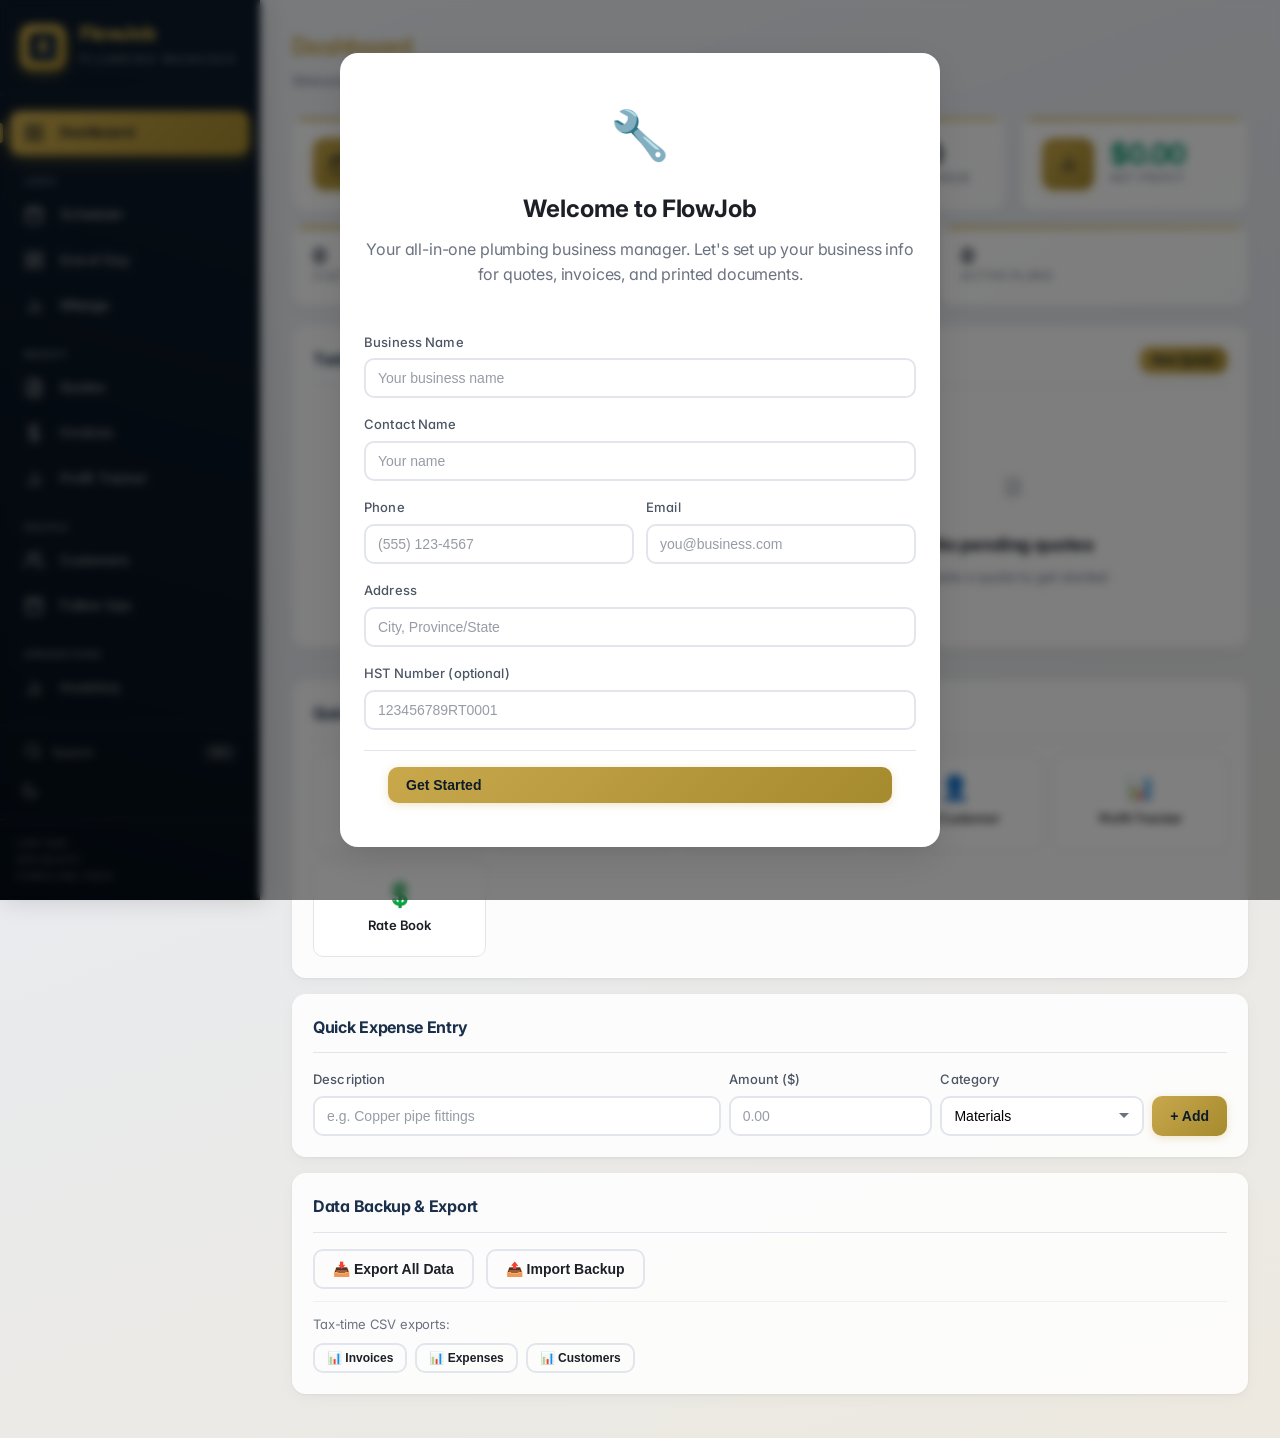
==== index.html @ d22869f3 "FlowJob v6.0: PWA icons, sw v5, Halluc cleanup, all modules" ====
<!DOCTYPE html>
<html lang="en">
<head>
  <meta charset="UTF-8">
  <meta name="viewport" content="width=device-width, initial-scale=1.0, viewport-fit=cover, user-scalable=no">
  <title>FlowJob — Plumbing Business Manager</title>
  <meta name="theme-color" content="#0D1B2A">
  <meta name="apple-mobile-web-app-capable" content="yes">
  <meta name="apple-mobile-web-app-status-bar-style" content="black-translucent">
  <meta name="apple-mobile-web-app-title" content="FlowJob">
  <meta name="mobile-web-app-capable" content="yes">
  <meta name="application-name" content="FlowJob">
  <meta name="msapplication-TileColor" content="#0D1B2A">
  <meta name="msapplication-TileImage" content="assets/icon-192.png">
  <link rel="icon" type="image/svg+xml" href="assets/icon.svg">
  <link rel="icon" type="image/png" sizes="192x192" href="assets/icon-192.png">
  <link rel="icon" type="image/png" sizes="512x512" href="assets/icon-512.png">
  <link rel="apple-touch-icon" href="assets/icon-192.png">
  <link rel="manifest" href="manifest.json">
  <link rel="stylesheet" href="style.css">
</head>
<body>
  <div id="offline-banner" style="display:none;position:fixed;top:0;left:0;right:0;z-index:9999;background:#92400e;color:#fef3c7;text-align:center;padding:8px 16px;font-size:14px;font-weight:600">
    <span style="display:inline-block;width:8px;height:8px;border-radius:50%;background:#fbbf24;margin-right:8px;animation:pulse 1.5s infinite"></span>
    You're offline — changes save locally and won't be lost
  </div>

  <!-- Splash Screen -->
  <div id="splash-screen">
    <div class="splash-logo">
      <img src="assets/icon.svg" alt="FlowJob Logo" width="100" height="100">
    </div>
    <h1 class="splash-title">FlowJob</h1>
    <p class="splash-subtitle">Plumbing Business Manager</p>
    <div class="splash-loader">
      <div class="splash-loader-bar"></div>
    </div>
  </div>

  <div id="app">
    <!-- Sidebar Navigation -->
    <nav id="sidebar">
      <div class="brand">
        <div class="logo-icon"><img src="assets/icon.svg" alt="FlowJob Logo" width="28" height="28"></div>
        <div class="brand-text">
          <h1>FlowJob</h1>
          <span>Plumbing Manager</span>
        </div>
      </div>

      <ul class="nav-links">
        <!-- Main -->
        <li><a href="#dashboard" class="nav-link active" data-page="dashboard">
          <span class="icon" id="nav-icon-dashboard"></span><span class="label">Dashboard</span>
        </a></li>

        <!-- Jobs -->
        <li class="nav-section-label">Jobs</li>
        <li><a href="#scheduler" class="nav-link" data-page="scheduler">
          <span class="icon" id="nav-icon-scheduler"></span><span class="label">Scheduler</span>
        </a></li>
        <li><a href="#eod" class="nav-link" data-page="eod">
          <span class="icon" id="nav-icon-eod"></span><span class="label">End of Day</span>
        </a></li>
        <li><a href="#mileage" class="nav-link" data-page="mileage">
          <span class="icon" id="nav-icon-mileage"></span><span class="label">Mileage</span>
        </a></li>

        <!-- Money -->
        <li class="nav-section-label">Money</li>
        <li><a href="#quotes" class="nav-link" data-page="quotes">
          <span class="icon" id="nav-icon-quotes"></span><span class="label">Quotes</span>
        </a></li>
        <li><a href="#invoices" class="nav-link" data-page="invoices">
          <span class="icon" id="nav-icon-invoices"></span><span class="label">Invoices</span>
        </a></li>
        <li><a href="#tracker" class="nav-link" data-page="tracker">
          <span class="icon" id="nav-icon-tracker"></span><span class="label">Profit Tracker</span>
        </a></li>

        <!-- People -->
        <li class="nav-section-label">People</li>
        <li><a href="#customers" class="nav-link" data-page="customers">
          <span class="icon" id="nav-icon-customers"></span><span class="label">Customers</span>
        </a></li>
        <li><a href="#followups" class="nav-link" data-page="followups">
          <span class="icon" id="nav-icon-followups"></span><span class="label">Follow-Ups</span>
        </a></li>

        <!-- Operations -->
        <li class="nav-section-label">Operations</li>
        <li><a href="#inventory" class="nav-link" data-page="inventory">
          <span class="icon" id="nav-icon-inventory"></span><span class="label">Inventory</span>
        </a></li>
        <li><a href="#maintenance" class="nav-link" data-page="maintenance">
          <span class="icon" id="nav-icon-maintenance"></span><span class="label">Maintenance</span>
        </a></li>
        <li><a href="#warrantyTracker" class="nav-link" data-page="warrantyTracker">
          <span class="icon" id="nav-icon-warranty-tracker"></span><span class="label">Warranties</span>
        </a></li>

        <!-- Tools (collapsible) -->
        <li class="nav-section-label">More</li>
        <li><a href="#estimator" class="nav-link" data-page="estimator">
          <span class="icon" id="nav-icon-estimator"></span><span class="label">Estimator</span>
        </a></li>
        <li><a href="#photo-report" class="nav-link" data-page="photo-report">
          <span class="icon" id="nav-icon-photo-report"></span><span class="label">Photo Reports</span>
        </a></li>
        <li><a href="#price-book" class="nav-link" data-page="price-book">
          <span class="icon" id="nav-icon-price-book"></span><span class="label">Price Book</span>
        </a></li>
        <li><a href="#memberships" class="nav-link" data-page="memberships">
          <span class="icon" id="nav-icon-memberships"></span><span class="label">Memberships</span>
        </a></li>
        <li><a href="#employees" class="nav-link" data-page="employees">
          <span class="icon" id="nav-icon-employees"></span><span class="label">Employees</span>
        </a></li>
        <li><a href="#contracts" class="nav-link" data-page="contracts">
          <span class="icon" id="nav-icon-contracts"></span><span class="label">Contracts</span>
        </a></li>
        <li><a href="#insurance" class="nav-link" data-page="insurance">
          <span class="icon" id="nav-icon-insurance"></span><span class="label">Insurance</span>
        </a></li>
        <li><a href="#email-marketing" class="nav-link" data-page="email-marketing">
          <span class="icon" id="nav-icon-email"></span><span class="label">Email</span>
        </a></li>
        <li><a href="#reviews" class="nav-link" data-page="reviews">
          <span class="icon" id="nav-icon-reviews"></span><span class="label">Reviews</span>
        </a></li>
        <li><a href="#analytics" class="nav-link" data-page="analytics">
          <span class="icon" id="nav-icon-analytics"></span><span class="label">Analytics</span>
        </a></li>
        <li><a href="#settings" class="nav-link" data-page="settings">
          <span class="icon" id="nav-icon-settings"></span><span class="label">Settings</span>
        </a></li>
        <li><a href="#export" class="nav-link" data-page="export">
          <span class="icon" id="nav-icon-export"></span><span class="label">Export</span>
        </a></li>
      </ul>

      <div class="sidebar-actions">
        <button class="sidebar-action-btn" id="cmd-palette-btn" title="Search (Ctrl+K)">
          <span id="cmd-icon"></span>
          <span class="label">Search</span>
          <kbd>⌘K</kbd>
        </button>
        <button class="sidebar-action-btn" id="dark-mode-toggle" title="Toggle dark mode">
          <span id="theme-icon"></span>
        </button>
      </div>
      <div class="sidebar-footer">
        <div class="contact-info">
          <small id="sidebar-contact">Justin Taylor</small>
          <small id="sidebar-phone">519-350-8772</small>
          <small id="sidebar-address">Chatham, ON</small>
        </div>
      </div>
    </nav>

    <!-- Mobile Header -->
    <header id="mobile-header">
      <button id="menu-toggle" aria-label="Toggle menu">
        <svg width="22" height="22" viewBox="0 0 24 24" fill="none" stroke="currentColor" stroke-width="2.5" stroke-linecap="round">
          <line x1="3" y1="6" x2="21" y2="6"/><line x1="3" y1="12" x2="21" y2="12"/><line x1="3" y1="18" x2="21" y2="18"/>
        </svg>
      </button>
      <h1 id="mobile-page-title">Dashboard</h1>
      <button id="mobile-search-btn" aria-label="Search">
        <svg width="20" height="20" viewBox="0 0 24 24" fill="none" stroke="currentColor" stroke-width="2.5" stroke-linecap="round">
          <circle cx="11" cy="11" r="7"/><line x1="16.5" y1="16.5" x2="21" y2="21"/>
        </svg>
      </button>
    </header>

    <!-- Main Content Area -->
    <main id="content">
      <!-- Pages are rendered here by JS -->
    </main>

    <!-- Mobile Bottom Nav -->
    <nav id="bottom-nav">
      <button class="bottom-nav-item active" data-page="dashboard" data-hash="dashboard">
        <svg width="22" height="22" viewBox="0 0 24 24" fill="none" stroke="currentColor" stroke-width="2" stroke-linecap="round" stroke-linejoin="round">
          <rect x="3" y="3" width="7" height="7" rx="1"/><rect x="14" y="3" width="7" height="7" rx="1"/>
          <rect x="3" y="14" width="7" height="7" rx="1"/><rect x="14" y="14" width="7" height="7" rx="1"/>
        </svg>
        <span>Dashboard</span>
      </button>
      <button class="bottom-nav-item" data-page="scheduler" data-hash="scheduler">
        <svg width="22" height="22" viewBox="0 0 24 24" fill="none" stroke="currentColor" stroke-width="2" stroke-linecap="round" stroke-linejoin="round">
          <rect x="3" y="4" width="18" height="18" rx="2"/><line x1="16" y1="2" x2="16" y2="6"/>
          <line x1="8" y1="2" x2="8" y2="6"/><line x1="3" y1="10" x2="21" y2="10"/>
        </svg>
        <span>Jobs</span>
      </button>
      <button class="bottom-nav-item" data-page="quotes" data-hash="quotes">
        <svg width="22" height="22" viewBox="0 0 24 24" fill="none" stroke="currentColor" stroke-width="2" stroke-linecap="round" stroke-linejoin="round">
          <path d="M14 2H6a2 2 0 0 0-2 2v16a2 2 0 0 0 2 2h12a2 2 0 0 0 2-2V8z"/>
          <polyline points="14 2 14 8 20 8"/><line x1="16" y1="13" x2="8" y2="13"/>
          <line x1="16" y1="17" x2="8" y2="17"/><polyline points="10 9 9 9 8 9"/>
        </svg>
        <span>Quotes</span>
      </button>
      <button class="bottom-nav-item" data-page="invoices" data-hash="invoices">
        <svg width="22" height="22" viewBox="0 0 24 24" fill="none" stroke="currentColor" stroke-width="2" stroke-linecap="round" stroke-linejoin="round">
          <line x1="12" y1="1" x2="12" y2="23"/><path d="M17 5H9.5a3.5 3.5 0 0 0 0 7h5a3.5 3.5 0 0 1 0 7H6"/>
        </svg>
        <span>Invoices</span>
      </button>
      <button class="bottom-nav-item bottom-nav-more" data-page="more">
        <svg width="22" height="22" viewBox="0 0 24 24" fill="none" stroke="currentColor" stroke-width="2" stroke-linecap="round">
          <circle cx="12" cy="5" r="1.5"/><circle cx="12" cy="12" r="1.5"/><circle cx="12" cy="19" r="1.5"/>
        </svg>
        <span>More</span>
      </button>
    </nav>
  </div>

  <!-- Sidebar Overlay (mobile) -->
  <div id="sidebar-overlay" class="hidden"></div>

  <!-- Modal Overlay -->
  <div id="modal-overlay" class="hidden">
    <div id="modal-content"></div>
  </div>

  <!-- Toast Notifications -->
  <div id="toast-container"></div>

  <script src="data/flat-rates.js"></script>
  <script src="icons.js"></script>
  <script src="signature.js"></script>
  <script src="app.js"></script>
  <script src="pages/dashboard.js"></script>
  <script src="pages/quotes.js"></script>
  <script src="pages/invoices.js"></script>
  <script src="pages/scheduler.js"></script>
  <script src="pages/rates.js"></script>
  <script src="pages/customers.js"></script>
  <script src="pages/tracker.js"></script>
  <script src="pages/maintenance.js"></script>
  <script src="pages/warranty.js"></script>
  <script src="pages/eod.js"></script>
  <script src="pages/discounts.js"></script>
  <script src="pages/followups.js"></script>
  <script src="pages/settings.js"></script>
  <script src="pages/quote-request.js"></script>
  <script src="pages/customer-detail.js"></script>
  <script src="pages/mileage.js"></script>
  <script src="pages/inventory.js"></script>
  <script src="pages/export.js"></script>
  <script src="pages/storage.js"></script>
  <script src="modules/calendar-integration.js"></script>
  <script src="modules/review-reputation.js"></script>
  <script src="modules/email-marketing.js"></script>
  <script src="modules/contract-legal.js"></script>
  <script src="modules/employee-management.js"></script>
  <script src="modules/insurance-claims.js"></script>
  <script src="modules/membership-subscription.js"></script>
  <script src="modules/price-book-manager.js"></script>
  <script src="modules/data-dashboard.js"></script>
  <script src="modules/plumbing-estimator.js"></script>
  <script src="modules/job-site-reporter.js"></script>
  <script src="modules/payment-settings.js"></script>
  <script src="modules/warranty-tracker.js"></script>
  <script src="modules/service-history.js"></script>
  <script>
    if ('serviceWorker' in navigator) {
      navigator.serviceWorker.register('sw.js');
    }
  </script>
</body>
</html>
---- style.css ----
/* FlowJob — Premium Gold & Deep Navy Theme */
@import url('https://fonts.googleapis.com/css2?family=Inter:wght@400;500;600;700;800&display=swap');

/* === SPLASH SCREEN === */
#splash-screen {
  position: fixed;
  inset: 0;
  z-index: 99999;
  display: flex;
  flex-direction: column;
  align-items: center;
  justify-content: center;
  background: linear-gradient(160deg, #0D1B2A 0%, #1A2F4A 50%, #0D1B2A 100%);
  transition: opacity 0.5s ease, visibility 0.5s ease;
}

#splash-screen.splash-hidden {
  opacity: 0;
  visibility: hidden;
  pointer-events: none;
}

.splash-logo {
  margin-bottom: 20px;
  animation: splashPulse 2s ease-in-out infinite;
  filter: drop-shadow(0 0 24px rgba(201,168,76,0.5));
}

.splash-logo svg {
  width: 80px;
  height: 80px;
}

.splash-title {
  font-size: 32px;
  font-weight: 800;
  color: #C9A84C;
  letter-spacing: -0.03em;
  margin-bottom: 6px;
  font-family: 'Inter', -apple-system, sans-serif;
}

.splash-subtitle {
  font-size: 12px;
  color: rgba(255,255,255,0.4);
  text-transform: uppercase;
  letter-spacing: 3px;
  font-weight: 500;
  margin-bottom: 32px;
}

.splash-loader {
  width: 120px;
  height: 3px;
  background: rgba(255,255,255,0.1);
  border-radius: 2px;
  overflow: hidden;
}

.splash-loader-bar {
  width: 40%;
  height: 100%;
  background: linear-gradient(90deg, #C9A84C, #E0C872);
  border-radius: 2px;
  animation: splashLoad 1.2s ease-in-out infinite;
}

@keyframes splashLoad {
  0% { transform: translateX(-100%); }
  100% { transform: translateX(350%); }
}

@keyframes splashPulse {
  0%, 100% {
    transform: scale(1);
    filter: drop-shadow(0 0 20px rgba(201,168,76,0.4));
  }
  50% {
    transform: scale(1.06);
    filter: drop-shadow(0 0 32px rgba(201,168,76,0.65));
  }
}

:root {
  --gold: #C9A84C;
  --gold-light: #E0C872;
  --gold-dark: #A68A2E;
  --gold-50: rgba(201,168,76,0.05);
  --gold-10: rgba(201,168,76,0.10);
  --gold-15: rgba(201,168,76,0.15);
  --navy: #1A2F4A;
  --navy-light: #264570;
  --navy-dark: #0D1B2A;
  --bg: #F4F6FA;
  --card: #FFFFFF;
  --text: #1C1F26;
  --text-muted: #6B7280;
  --text-secondary: #4B5563;
  --border: #E2E5EC;
  --border-light: #EEF0F4;
  --success: #059669;
  --success-bg: #D1FAE5;
  --warning: #D97706;
  --warning-bg: #FEF3C7;
  --danger: #DC2626;
  --danger-bg: #FEE2E2;
  --info: #2563EB;
  --info-bg: #DBEAFE;
  --radius: 14px;
  --radius-sm: 10px;
  --radius-xs: 6px;
  --radius-lg: 18px;
  --radius-xl: 24px;
  --shadow-xs: 0 1px 2px rgba(0,0,0,0.04);
  --shadow: 0 1px 3px rgba(0,0,0,0.06), 0 4px 16px rgba(0,0,0,0.03);
  --shadow-md: 0 4px 20px rgba(0,0,0,0.07), 0 1px 4px rgba(0,0,0,0.03);
  --shadow-lg: 0 12px 40px rgba(0,0,0,0.10), 0 4px 12px rgba(0,0,0,0.04);
  --shadow-xl: 0 20px 60px rgba(0,0,0,0.12), 0 8px 20px rgba(0,0,0,0.06);
  --shadow-gold: 0 4px 20px rgba(212,175,55,0.18);
  --shadow-gold-sm: 0 2px 8px rgba(212,175,55,0.15);
  --transition: 0.2s cubic-bezier(0.4, 0, 0.2, 1);
  --transition-fast: 0.12s cubic-bezier(0.4, 0, 0.2, 1);
  --transition-slow: 0.35s cubic-bezier(0.4, 0, 0.2, 1);
  --transition-bounce: 0.4s cubic-bezier(0.34, 1.56, 0.64, 1);
}

* { margin: 0; padding: 0; box-sizing: border-box; }

::selection {
  background: var(--gold);
  color: var(--navy-dark);
}

::-webkit-scrollbar { width: 6px; height: 6px; }
::-webkit-scrollbar-track { background: transparent; }
::-webkit-scrollbar-thumb { background: var(--border); border-radius: 3px; }
::-webkit-scrollbar-thumb:hover { background: var(--text-muted); }

body {
  font-family: 'Inter', -apple-system, BlinkMacSystemFont, 'Segoe UI', Roboto, sans-serif;
  background: linear-gradient(160deg, #F4F6FA 0%, #E8EBF0 40%, #EDE9E0 100%);
  color: var(--text);
  line-height: 1.6;
  -webkit-font-smoothing: antialiased;
  -moz-osx-font-smoothing: grayscale;
  min-height: 100vh;
  font-feature-settings: 'cv02', 'cv03', 'cv04', 'cv11';
  letter-spacing: -0.01em;
}

#app {
  display: flex;
  min-height: 100vh;
}

/* Sidebar */
#sidebar {
  width: 260px;
  background: linear-gradient(195deg, #0D1B2A 0%, #081420 60%, #050E18 100%);
  color: white;
  display: flex;
  flex-direction: column;
  position: fixed;
  top: 0; left: 0; bottom: 0;
  z-index: 100;
  transition: transform var(--transition-slow);
  border-right: 1px solid rgba(255,255,255,0.04);
  box-shadow: 4px 0 24px rgba(0,0,0,0.15);
}

.brand {
  display: flex;
  align-items: center;
  gap: 14px;
  padding: 24px 20px;
  border-bottom: 1px solid rgba(255,255,255,0.06);
}

.logo-icon {
  font-size: 26px;
  background: linear-gradient(135deg, var(--gold), var(--gold-dark));
  width: 46px; height: 46px;
  border-radius: 12px;
  display: flex; align-items: center; justify-content: center;
  box-shadow: 0 4px 12px rgba(212,175,55,0.35), inset 0 1px 0 rgba(255,255,255,0.15);
  transition: transform var(--transition-bounce);
  flex-shrink: 0;
}

.logo-icon:hover {
  transform: scale(1.08) rotate(-5deg);
}

.brand-text h1 {
  font-size: 19px;
  font-weight: 800;
  color: var(--gold);
  line-height: 1.1;
  letter-spacing: -0.02em;
}

.brand-text span {
  font-size: 11px;
  color: rgba(255,255,255,0.45);
  text-transform: uppercase;
  letter-spacing: 2.5px;
  font-weight: 500;
}

.nav-links {
  list-style: none;
  padding: 16px 10px;
  flex: 1;
  overflow-y: auto;
}

.nav-section-label {
  font-size: 10px;
  font-weight: 700;
  text-transform: uppercase;
  letter-spacing: .12em;
  color: var(--text-muted);
  padding: 16px 14px 4px;
  margin: 0;
}

.nav-section-label:first-child {
  padding-top: 8px;
}

.nav-link {
  display: flex;
  align-items: center;
  gap: 12px;
  padding: 11px 14px;
  color: rgba(255,255,255,0.55);
  text-decoration: none;
  border-radius: var(--radius-sm);
  font-size: 13.5px;
  font-weight: 500;
  transition: all var(--transition);
  margin-bottom: 2px;
  position: relative;
}

.nav-link:hover {
  background: rgba(255,255,255,0.08);
  color: rgba(255,255,255,0.95);
  transform: translateX(4px);
}

.nav-link.active {
  background: linear-gradient(135deg, var(--gold), var(--gold-dark));
  color: var(--navy-dark);
  font-weight: 700;
  box-shadow: 0 4px 16px rgba(212,175,55,0.35), inset 0 1px 0 rgba(255,255,255,0.15);
}

.nav-link.active::before {
  content: '';
  position: absolute;
  left: -10px;
  top: 50%;
  transform: translateY(-50%);
  width: 3px;
  height: 20px;
  background: var(--gold);
  border-radius: 0 3px 3px 0;
}

.nav-link .icon { font-size: 18px; width: 24px; text-align: center; flex-shrink: 0; }

.sidebar-footer {
  padding: 16px;
  border-top: 1px solid rgba(255,255,255,0.1);
}

.contact-info {
  display: flex;
  flex-direction: column;
  gap: 2px;
  font-size: 11px;
  color: rgba(255,255,255,0.4);
}

/* Mobile Header */
#mobile-header {
  display: none;
  position: fixed;
  top: 0; left: 0; right: 0;
  height: 56px;
  background: var(--navy-dark);
  color: white;
  align-items: center;
  padding: 0 16px;
  gap: 12px;
  z-index: 99;
}

#menu-toggle {
  background: none;
  border: none;
  color: white;
  font-size: 24px;
  cursor: pointer;
  padding: 4px 8px;
}

#mobile-header h1 {
  font-size: 16px;
  color: var(--gold);
}

/* Main Content */
#content {
  flex: 1;
  margin-left: 260px;
  padding: 28px 32px;
  max-width: 1200px;
  animation: fadeInUp 0.35s ease;
}

@keyframes fadeInUp {
  from { opacity: 0; transform: translateY(12px); }
  to { opacity: 1; transform: translateY(0); }
}

@keyframes pulse {
  0%, 100% { opacity: 1; }
  50% { opacity: 0.4; }
}

/* Page Header */
.page-header {
  margin-bottom: 28px;
}

.page-header h2 {
  font-size: 26px;
  color: var(--navy-dark);
  font-weight: 800;
  letter-spacing: -0.03em;
}

.page-header p {
  color: var(--text-muted);
  font-size: 14px;
  margin-top: 4px;
  font-weight: 400;
}

/* Cards */
.card {
  background: var(--card);
  border-radius: var(--radius);
  box-shadow: var(--shadow);
  padding: 20px;
  margin-bottom: 16px;
  border: 1px solid transparent;
  transition: box-shadow var(--transition), border-color var(--transition), transform var(--transition);
}

.card:hover {
  box-shadow: var(--shadow-md);
  border-color: rgba(212,175,55,0.12);
}

.card-header {
  display: flex;
  justify-content: space-between;
  align-items: center;
  margin-bottom: 16px;
  padding-bottom: 12px;
  border-bottom: 1px solid var(--border);
}

.card-header h3 {
  font-size: 16px;
  color: var(--navy);
  font-weight: 700;
  letter-spacing: -0.3px;
}

/* Grid */
.grid { display: grid; gap: 16px; }
.grid-2 { grid-template-columns: repeat(auto-fit, minmax(280px, 1fr)); }
.grid-3 { grid-template-columns: repeat(auto-fit, minmax(220px, 1fr)); }
.grid-4 { grid-template-columns: repeat(auto-fit, minmax(180px, 1fr)); }

/* Stat Cards */
.stat-card {
  background: var(--card);
  border-radius: var(--radius);
  box-shadow: var(--shadow);
  padding: 20px;
  display: flex;
  align-items: center;
  gap: 16px;
  border: 1px solid transparent;
  transition: all var(--transition);
  position: relative;
  overflow: hidden;
}

.stat-card::after {
  content: '';
  position: absolute;
  top: 0; left: 0; right: 0;
  height: 3px;
  background: linear-gradient(90deg, var(--gold), var(--gold-light));
  opacity: 0;
  transition: opacity var(--transition);
}

.stat-card:hover {
  box-shadow: var(--shadow-md);
  border-color: rgba(212,175,55,0.15);
  transform: translateY(-2px);
}

.stat-card:hover::after {
  opacity: 1;
}

.stat-icon {
  font-size: 28px;
  width: 52px; height: 52px;
  border-radius: 12px;
  display: flex; align-items: center; justify-content: center;
  background: linear-gradient(135deg, var(--gold), var(--gold-dark));
  color: var(--navy-dark);
  box-shadow: 0 2px 8px rgba(212,175,55,0.25);
}

.stat-value {
  font-size: 28px;
  font-weight: 700;
  color: var(--navy-dark);
  line-height: 1;
}

.stat-label {
  font-size: 12px;
  color: var(--text-muted);
  text-transform: uppercase;
  letter-spacing: 0.5px;
}

/* Buttons */
.btn {
  display: inline-flex;
  align-items: center;
  gap: 6px;
  padding: 10px 18px;
  border: none;
  border-radius: var(--radius-sm);
  font-size: 14px;
  font-weight: 600;
  cursor: pointer;
  transition: all var(--transition);
  text-decoration: none;
  position: relative;
  overflow: hidden;
}

.btn:active {
  transform: scale(0.97);
}

.btn-primary {
  background: linear-gradient(135deg, var(--gold), var(--gold-dark));
  color: var(--navy-dark);
  box-shadow: 0 2px 8px rgba(212,175,55,0.3);
}
.btn-primary:hover {
  background: linear-gradient(135deg, var(--gold-light), var(--gold));
  box-shadow: 0 4px 16px rgba(212,175,55,0.4);
  transform: translateY(-1px);
}

.btn-secondary {
  background: linear-gradient(135deg, var(--navy), var(--navy-light));
  color: white;
  box-shadow: 0 2px 8px rgba(27,58,92,0.25);
}
.btn-secondary:hover {
  background: linear-gradient(135deg, var(--navy-light), var(--navy));
  box-shadow: 0 4px 16px rgba(27,58,92,0.35);
  transform: translateY(-1px);
}

.btn-outline {
  background: transparent;
  border: 2px solid var(--border);
  color: var(--text);
}
.btn-outline:hover {
  border-color: var(--gold);
  color: var(--gold-dark);
  background: rgba(212,175,55,0.05);
}

.btn-danger {
  background: var(--danger);
  color: white;
}
.btn-danger:hover {
  background: #B91C1C;
  box-shadow: 0 4px 12px rgba(220,38,38,0.3);
  transform: translateY(-1px);
}

.btn-sm { padding: 6px 12px; font-size: 12px; }
.btn-lg { padding: 14px 24px; font-size: 16px; }

/* Forms */
.form-group {
  margin-bottom: 16px;
}

.form-group label {
  display: block;
  font-size: 13px;
  font-weight: 600;
  color: var(--navy);
  margin-bottom: 6px;
}

.form-control {
  width: 100%;
  padding: 10px 12px;
  border: 2px solid var(--border);
  border-radius: var(--radius-sm);
  font-size: 14px;
  transition: all var(--transition);
  background: white;
}

.form-control:focus {
  outline: none;
  border-color: var(--gold);
  box-shadow: 0 0 0 3px rgba(212,175,55,0.15);
}

.form-control:hover:not(:focus) {
  border-color: #D1D5DB;
}

select.form-control {
  appearance: none;
  background-image: url("data:image/svg+xml,%3Csvg xmlns='http://www.w3.org/2000/svg' width='12' height='12' viewBox='0 0 12 12'%3E%3Cpath fill='%236B7280' d='M6 8L1 3h10z'/%3E%3C/svg%3E");
  background-repeat: no-repeat;
  background-position: right 12px center;
  padding-right: 32px;
}

textarea.form-control {
  resize: vertical;
  min-height: 80px;
}

/* Tables */
.table-wrap {
  overflow-x: auto;
  border-radius: var(--radius);
}

table {
  width: 100%;
  border-collapse: collapse;
}

th, td {
  padding: 12px 16px;
  text-align: left;
  font-size: 14px;
  border-bottom: 1px solid var(--border);
}

th {
  background: linear-gradient(135deg, var(--navy-dark), var(--navy));
  color: white;
  font-weight: 600;
  font-size: 12px;
  text-transform: uppercase;
  letter-spacing: 0.5px;
  position: sticky;
  top: 0;
  z-index: 1;
}

tr {
  transition: background var(--transition);
}

tr:hover { background: rgba(212,175,55,0.06); }

tr:last-child td { border-bottom: none; }

/* Badges */
.badge {
  display: inline-block;
  padding: 4px 10px;
  border-radius: 20px;
  font-size: 11px;
  font-weight: 600;
  text-transform: uppercase;
}

.badge-success { background: #DCFCE7; color: #166534; box-shadow: inset 0 0 0 1px rgba(22,163,74,0.15); }
.badge-warning { background: #FEF3C7; color: #92400E; box-shadow: inset 0 0 0 1px rgba(245,158,11,0.15); }
.badge-danger { background: #FEE2E2; color: #991B1B; box-shadow: inset 0 0 0 1px rgba(220,38,38,0.15); }
.badge-info { background: #DBEAFE; color: #1E40AF; box-shadow: inset 0 0 0 1px rgba(37,99,235,0.15); }

/* Modal */
#modal-overlay {
  position: fixed;
  inset: 0;
  background: rgba(0,0,0,0.5);
  backdrop-filter: blur(4px);
  -webkit-backdrop-filter: blur(4px);
  display: flex;
  align-items: center;
  justify-content: center;
  z-index: 200;
  animation: fadeIn 0.2s ease;
}

#modal-overlay.hidden { display: none; }

#modal-content {
  background: white;
  border-radius: var(--radius-lg);
  box-shadow: var(--shadow-lg);
  width: 90%;
  max-width: 600px;
  max-height: 85vh;
  overflow-y: auto;
  padding: 24px;
  animation: modalSlideUp 0.3s cubic-bezier(0.34, 1.56, 0.64, 1);
}

@keyframes fadeIn {
  from { opacity: 0; }
  to { opacity: 1; }
}

@keyframes modalSlideUp {
  from { transform: translateY(20px) scale(0.97); opacity: 0; }
  to { transform: translateY(0) scale(1); opacity: 1; }
}

.modal-header {
  display: flex;
  justify-content: space-between;
  align-items: center;
  margin-bottom: 20px;
  padding-bottom: 12px;
  border-bottom: 2px solid var(--gold);
}

.modal-header h3 {
  color: var(--navy-dark);
  font-size: 18px;
}

.modal-close {
  background: none;
  border: none;
  font-size: 20px;
  cursor: pointer;
  color: var(--text-muted);
  padding: 4px 8px;
  border-radius: var(--radius-sm);
  transition: all var(--transition);
}

.modal-close:hover {
  background: rgba(220,38,38,0.1);
  color: var(--danger);
}

.modal-footer {
  display: flex;
  gap: 8px;
  justify-content: flex-end;
  margin-top: 20px;
  padding-top: 16px;
  border-top: 1px solid var(--border);
}

/* Toast */
#toast-container {
  position: fixed;
  bottom: 24px;
  right: 24px;
  z-index: 300;
  display: flex;
  flex-direction: column;
  gap: 8px;
}

.toast {
  padding: 12px 20px;
  border-radius: var(--radius-sm);
  color: white;
  font-size: 14px;
  font-weight: 500;
  box-shadow: var(--shadow-lg);
  animation: toastSlideIn 0.35s cubic-bezier(0.34, 1.56, 0.64, 1);
  min-width: 250px;
  display: flex;
  align-items: center;
  gap: 8px;
}

.toast-success { background: linear-gradient(135deg, #16A34A, #15803D); }
.toast-error { background: linear-gradient(135deg, #DC2626, #B91C1C); }
.toast-info { background: linear-gradient(135deg, var(--navy), var(--navy-dark)); }

@keyframes toastSlideIn {
  from { transform: translateX(100%) scale(0.9); opacity: 0; }
  to { transform: translateX(0) scale(1); opacity: 1; }
}

/* Empty State */
.empty-state {
  text-align: center;
  padding: 48px 24px;
  color: var(--text-muted);
}

.empty-state .icon {
  font-size: 48px;
  margin-bottom: 16px;
  opacity: 0.6;
}

.empty-state h3 {
  color: var(--navy);
  margin-bottom: 8px;
  font-size: 18px;
}

.empty-state p {
  font-size: 14px;
  max-width: 300px;
  margin: 0 auto;
  line-height: 1.5;
}

/* === MOBILE-FIRST COMPREHENSIVE === */
@media (max-width: 768px) {
  /* Touch targets: 48px minimum for all interactive elements */
  .form-control,
  input.form-control,
  select.form-control,
  textarea.form-control,
  .btn {
    min-height: 48px;
    font-size: 16px; /* Prevents iOS zoom on focus */
    padding: 12px 14px;
  }
  .btn-sm {
    min-height: 40px;
    font-size: 13px;
    padding: 8px 12px;
  }

  /* Full-screen modals on mobile */
  #modal-content {
    width: 100%;
    max-width: 100%;
    height: 100%;
    max-height: 100vh;
    border-radius: 0;
    padding: 16px;
    padding-top: calc(56px + env(safe-area-inset-top, 0px) + 8px);
  }
  .modal-header {
    position: fixed;
    top: 0; left: 0; right: 0;
    z-index: 10;
    background: white;
    padding: 14px 16px;
    padding-top: calc(14px + env(safe-area-inset-top, 0px));
    border-radius: 0;
  }
  [data-theme="dark"] .modal-header { background: #1A1D27; }
  .modal-close { width: 44px; height: 44px; font-size: 22px; }
  .modal-footer {
    position: fixed;
    bottom: 0; left: 0; right: 0;
    padding: 12px 16px;
    background: white;
    border-top: 1px solid var(--border);
    flex-wrap: wrap;
    gap: 8px;
    z-index: 10;
  }
  [data-theme="dark"] .modal-footer { background: #1A1D27; }
  .modal-footer .btn { flex: 1; min-width: 0; justify-content: center; }

  /* Sidebar */
  #sidebar { transform: translateX(-100%); width: 280px; z-index: 200; }
  #sidebar.open { transform: translateX(0); box-shadow: 0 0 60px rgba(0,0,0,0.5); }
  .nav-link { min-height: 48px; padding: 14px 16px; font-size: 15px; }

  /* Mobile header */
  #mobile-header { display: flex; height: 56px; padding: 0 12px; padding-top: env(safe-area-inset-top, 0px); height: calc(56px + env(safe-area-inset-top, 0px)); }
  #menu-toggle { width: 48px; height: 48px; display: flex; align-items: center; justify-content: center; }

  /* Content area — offset for fixed header + safe area */
  #content { margin-left: 0; padding: calc(56px + env(safe-area-inset-top, 0px) + 16px) 16px 16px; }

  /* Grid single column */
  .grid-2, .grid-3, .grid-4 { grid-template-columns: 1fr; }

  /* Stat cards */
  .stat-card { padding: 14px; gap: 12px; }
  .stat-value { font-size: 22px; }
  .stat-icon { width: 42px; height: 42px; font-size: 22px; }

  /* Page header */
  .page-header h2 { font-size: 20px; }
  .page-header p { font-size: 13px; }

  /* Cards */
  .card { padding: 14px; }
  .card-header { flex-wrap: wrap; gap: 8px; }

  /* Tables: horizontal scroll */
  .table-wrap { -webkit-overflow-scrolling: touch; overflow-x: auto; margin: 0 -14px; padding: 0 14px; }
  th, td { padding: 10px 10px; font-size: 13px; white-space: nowrap; }
  th { font-size: 10px; }

  /* Quick actions */
  .quick-actions-grid { grid-template-columns: repeat(2, 1fr); gap: 8px; }
  .quick-action-card { padding: 14px 10px; }

  /* Command palette */
  #cmd-palette { width: 100%; max-width: 100%; border-radius: 0; margin-top: 56px; max-height: calc(100vh - 56px); }
  #cmd-palette-input { font-size: 16px; padding: 14px 16px; }
  .cmd-result { min-height: 48px; padding: 12px; }

  /* Toast */
  .toast { min-width: auto; width: calc(100% - 32px); margin: 0 16px; }
  #toast-container { left: 0; right: 0; bottom: 16px; }
}

/* Invoice Aging */
.aging-30 { color: var(--warning); font-weight: 600; }
.aging-60 { color: #E65100; font-weight: 700; }
.aging-90 { color: var(--danger); font-weight: 700; }

/* Quick Pay Button */
.btn-quick-pay {
  background: linear-gradient(135deg, var(--success), #15803D);
  color: white;
  font-size: 11px;
  padding: 4px 8px;
  box-shadow: 0 2px 6px rgba(22,163,74,0.25);
}
.btn-quick-pay:hover {
  box-shadow: 0 4px 12px rgba(22,163,74,0.35);
  transform: translateY(-1px);
}

/* Mobile Form Improvements */
@media (max-width: 768px) {
  .modal-header h3 { font-size: 16px; }
  #modal-content { padding: 16px; }
  .form-group label { font-size: 12px; }
  .form-control { font-size: 16px; /* Prevents iOS zoom */ }
  .btn-lg { width: 100%; justify-content: center; }
  .stat-card { padding: 14px; }
  .stat-value { font-size: 22px; }
  .stat-icon { width: 42px; height: 42px; font-size: 22px; }
}

/* === CUSTOM SCROLLBAR === */
::-webkit-scrollbar { width: 6px; height: 6px; }
::-webkit-scrollbar-track { background: transparent; }
::-webkit-scrollbar-thumb { background: var(--border); border-radius: 3px; }
::-webkit-scrollbar-thumb:hover { background: var(--text-muted); }

/* === MODERN ENHANCEMENTS === */

/* Glassmorphism cards */
.card {
  background: rgba(255,255,255,0.85);
  backdrop-filter: blur(12px);
  -webkit-backdrop-filter: blur(12px);
  transition: box-shadow 0.25s ease, transform 0.25s ease;
}
.card:hover {
  box-shadow: var(--shadow-md);
}

/* Staggered fade-in for grid children */
.grid > * {
  animation: staggerFadeIn 0.4s ease both;
}
.grid > *:nth-child(1) { animation-delay: 0.05s; }
.grid > *:nth-child(2) { animation-delay: 0.1s; }
.grid > *:nth-child(3) { animation-delay: 0.15s; }
.grid > *:nth-child(4) { animation-delay: 0.2s; }
.grid > *:nth-child(5) { animation-delay: 0.25s; }
.grid > *:nth-child(6) { animation-delay: 0.3s; }

@keyframes staggerFadeIn {
  from { opacity: 0; transform: translateY(12px); }
  to { opacity: 1; transform: translateY(0); }
}

/* Pulse dot for active alerts */
.alert-pulse::before {
  content: '';
  display: inline-block;
  width: 8px; height: 8px;
  border-radius: 50%;
  background: var(--danger);
  margin-right: 8px;
  animation: pulse 1.5s ease infinite;
}
@keyframes pulse {
  0%, 100% { opacity: 1; transform: scale(1); }
  50% { opacity: 0.5; transform: scale(1.3); }
}

/* Refined stat-card gradient borders */
.stat-card {
  position: relative;
  background: linear-gradient(135deg, rgba(255,255,255,0.95), rgba(255,255,255,0.8));
  backdrop-filter: blur(8px);
  -webkit-backdrop-filter: blur(8px);
  overflow: hidden;
}
.stat-card::before {
  content: '';
  position: absolute;
  top: 0;
  left: 0;
  right: 0;
  height: 3px;
  background: linear-gradient(90deg, var(--gold), var(--gold-light));
  border-radius: var(--radius) var(--radius) 0 0;
}
.stat-card:hover {
  transform: translateY(-2px);
  box-shadow: var(--shadow-md);
}

/* Smooth page transitions */
#content {
  transition: opacity 0.2s ease;
  animation: pageIn 0.3s ease both;
}
@keyframes pageIn {
  from { opacity: 0; transform: translateY(8px); }
  to { opacity: 1; transform: translateY(0); }
}

/* Hover lift for table rows */
tbody tr {
  transition: background var(--transition), transform var(--transition), box-shadow var(--transition);
}
tbody tr:hover {
  background: rgba(212,175,55,0.06);
  transform: translateX(2px);
}

/* Better focus rings */
.btn:focus-visible,
.form-control:focus-visible {
  outline: 2px solid var(--gold);
  outline-offset: 2px;
}

/* Skeleton loading placeholder */
.skeleton {
  background: linear-gradient(90deg, var(--border) 25%, #f0f0f0 50%, var(--border) 75%);
  background-size: 200% 100%;
  animation: shimmer 1.5s infinite;
  border-radius: var(--radius-sm);
}
@keyframes shimmer {
  0% { background-position: 200% 0; }
  100% { background-position: -200% 0; }
}

/* Quick action buttons with icon glow */
.btn-primary:active,
.btn-secondary:active {
  transform: scale(0.96);
}

/* Button ripple on click */
.btn {
  position: relative;
  overflow: hidden;
}
.btn::after {
  content: '';
  position: absolute;
  inset: 0;
  background: radial-gradient(circle at var(--rx, 50%) var(--ry, 50%), rgba(255,255,255,0.3) 0%, transparent 60%);
  opacity: 0;
  transition: opacity 0.3s;
  pointer-events: none;
}
.btn:active::after {
  opacity: 1;
  transition: opacity 0s;
}

/* Gradient accent on primary buttons */
.btn-primary {
  background: linear-gradient(135deg, var(--gold), var(--gold-dark));
  box-shadow: 0 2px 8px rgba(201,168,76,0.3);
  transition: all var(--transition), transform 0.15s ease;
}
.btn-primary:hover {
  box-shadow: 0 4px 16px rgba(201,168,76,0.4);
  transform: translateY(-1px);
}

/* Refined secondary button */
.btn-secondary {
  background: linear-gradient(135deg, var(--navy), var(--navy-light));
  transition: all var(--transition), transform 0.15s ease;
}
.btn-secondary:hover {
  transform: translateY(-1px);
  box-shadow: 0 4px 12px rgba(26,47,74,0.3);
}

/* Better outline button */
.btn-outline:hover {
  background: var(--gold-50);
  border-color: var(--gold);
  color: var(--gold-dark);
}

/* Danger button refinement */
.btn-danger {
  transition: all var(--transition), transform 0.15s ease;
}
.btn-danger:hover {
  transform: translateY(-1px);
  box-shadow: 0 4px 12px rgba(220,38,38,0.25);
}

/* Improved empty state with subtle animation */
.empty-state {
  padding: 40px 20px;
}
.empty-state .icon {
  animation: float 3s ease-in-out infinite;
  font-size: 48px;
  margin-bottom: 12px;
}
.empty-state h3 {
  font-size: 18px;
  color: var(--text);
  margin-bottom: 6px;
}
.empty-state p {
  font-size: 14px;
  color: var(--text-muted);
}
@keyframes float {
  0%, 100% { transform: translateY(0); }
  50% { transform: translateY(-6px); }
}

/* Badge micro-animation on appear */
.badge {
  animation: badgePop 0.3s cubic-bezier(0.34, 1.56, 0.64, 1);
  font-weight: 600;
  letter-spacing: 0.02em;
}
@keyframes badgePop {
  from { transform: scale(0.8); opacity: 0; }
  to { transform: scale(1); opacity: 1; }
}

/* Toast exit animation */
.toast {
  position: relative;
}
.toast-exit {
  animation: toastSlideOut 0.3s ease forwards;
  pointer-events: none;
}
@keyframes toastSlideOut {
  to { transform: translateY(20px); opacity: 0; max-height: 0; padding: 0 20px; margin: 0; overflow: hidden; }
}

/* Print */
@media print {
  #sidebar, #mobile-header, .btn, #toast-container { display: none !important; }
  #content { margin: 0; padding: 20px; }
  .card { box-shadow: none; border: 1px solid #ddd; }
}

/* === DARK MODE === */
[data-theme="dark"] {
  --bg: #0F1117;
  --card: #1A1D27;
  --text: #E4E6EB;
  --text-muted: #8B8F9A;
  --border: #2D3040;
  --navy-dark: #0A0E18;
}

[data-theme="dark"] body {
  background: linear-gradient(135deg, #0F1117 0%, #151822 50%, #0F1117 100%);
}

[data-theme="dark"] .card {
  background: rgba(26, 29, 39, 0.9);
  border-color: rgba(255,255,255,0.06);
}

[data-theme="dark"] .stat-card {
  background: linear-gradient(135deg, rgba(26,29,39,0.95), rgba(26,29,39,0.8));
}

[data-theme="dark"] .form-control {
  background: #1A1D27;
  color: var(--text);
  border-color: var(--border);
}

[data-theme="dark"] .form-control:focus {
  border-color: var(--gold);
  box-shadow: 0 0 0 3px rgba(212,175,55,0.2);
}

[data-theme="dark"] th {
  background: linear-gradient(135deg, #0A0E18, #151822);
}

[data-theme="dark"] tbody tr:hover {
  background: rgba(212,175,55,0.04);
}

[data-theme="dark"] #modal-content {
  background: #1A1D27;
}

[data-theme="dark"] .modal-header {
  border-bottom-color: var(--border);
}

[data-theme="dark"] .toast {
  box-shadow: 0 8px 32px rgba(0,0,0,0.5);
}

[data-theme="dark"] select.form-control {
  background-image: url("data:image/svg+xml,%3Csvg xmlns='http://www.w3.org/2000/svg' width='12' height='12' viewBox='0 0 12 12'%3E%3Cpath fill='%238B8F9A' d='M6 8L1 3h10z'/%3E%3C/svg%3E");
}

/* === SIDEBAR ACTIONS === */
.sidebar-actions {
  padding: 8px 12px;
  display: flex;
  flex-direction: column;
  gap: 4px;
  border-top: 1px solid rgba(255,255,255,0.08);
}

.sidebar-action-btn {
  display: flex;
  align-items: center;
  gap: 10px;
  padding: 8px 12px;
  background: none;
  border: none;
  color: rgba(255,255,255,0.5);
  font-size: 13px;
  cursor: pointer;
  border-radius: var(--radius-sm);
  transition: all var(--transition);
  width: 100%;
  text-align: left;
}

.sidebar-action-btn:hover {
  background: rgba(255,255,255,0.08);
  color: rgba(255,255,255,0.9);
}

.sidebar-action-btn kbd {
  margin-left: auto;
  padding: 2px 6px;
  background: rgba(255,255,255,0.1);
  border-radius: 4px;
  font-size: 11px;
  font-family: inherit;
  color: rgba(255,255,255,0.4);
}

.sidebar-action-btn .icon {
  width: 24px;
  display: flex;
  align-items: center;
  justify-content: center;
}

/* === COMMAND PALETTE === */
#cmd-palette-overlay {
  position: fixed;
  inset: 0;
  background: rgba(0,0,0,0.55);
  backdrop-filter: blur(6px);
  -webkit-backdrop-filter: blur(6px);
  z-index: 500;
  display: flex;
  align-items: flex-start;
  justify-content: center;
  padding-top: 15vh;
  animation: fadeIn 0.15s ease;
}

#cmd-palette-overlay.hidden { display: none; }

#cmd-palette {
  background: var(--card);
  border-radius: var(--radius-lg);
  box-shadow: 0 24px 64px rgba(0,0,0,0.25), 0 0 0 1px rgba(255,255,255,0.08);
  width: 90%;
  max-width: 520px;
  overflow: hidden;
  animation: modalSlideUp 0.2s cubic-bezier(0.34, 1.56, 0.64, 1);
}

#cmd-palette-input {
  width: 100%;
  padding: 16px 20px;
  border: none;
  border-bottom: 1px solid var(--border);
  font-size: 16px;
  background: transparent;
  color: var(--text);
  outline: none;
}

#cmd-palette-input::placeholder {
  color: var(--text-muted);
}

#cmd-palette-results {
  max-height: 320px;
  overflow-y: auto;
  padding: 8px;
}

.cmd-result {
  display: flex;
  align-items: center;
  gap: 12px;
  padding: 10px 12px;
  border-radius: var(--radius-sm);
  cursor: pointer;
  transition: background var(--transition);
  color: var(--text);
  font-size: 14px;
}

.cmd-result:hover,
.cmd-result.active {
  background: rgba(212,175,55,0.1);
}

.cmd-result .cmd-icon {
  width: 32px;
  height: 32px;
  border-radius: 8px;
  background: linear-gradient(135deg, var(--gold), var(--gold-dark));
  display: flex;
  align-items: center;
  justify-content: center;
  color: var(--navy-dark);
  flex-shrink: 0;
}

.cmd-result .cmd-label { flex: 1; }

.cmd-result .cmd-hint {
  font-size: 12px;
  color: var(--text-muted);
}

.cmd-empty {
  padding: 24px;
  text-align: center;
  color: var(--text-muted);
  font-size: 14px;
}

/* === NAV ICON SVGs === */
.nav-link .icon svg {
  display: block;
}

/* === STATS GROWTH INDICATOR === */
.stat-trend {
  display: inline-flex;
  align-items: center;
  gap: 3px;
  font-size: 11px;
  font-weight: 600;
  padding: 2px 6px;
  border-radius: 12px;
  margin-top: 4px;
}
.stat-trend.up {
  color: var(--success);
  background: var(--success-bg);
}
.stat-trend.down {
  color: var(--danger);
  background: var(--danger-bg);
}
.stat-trend svg {
  width: 12px;
  height: 12px;
}

/* === FORM POLISH === */
.form-control {
  transition: border-color var(--transition), box-shadow var(--transition), background var(--transition);
}
.form-control::placeholder {
  color: var(--text-muted);
  opacity: 0.7;
}
.form-group label {
  font-weight: 500;
  font-size: 13px;
  color: var(--text-secondary);
  letter-spacing: 0.01em;
}

/* === TABLE MODERNIZATION === */
.table-wrap table {
  border-collapse: separate;
  border-spacing: 0;
}
.table-wrap th {
  font-size: 11px;
  text-transform: uppercase;
  letter-spacing: 0.06em;
  font-weight: 600;
  color: var(--text-muted);
  padding: 10px 14px;
  background: var(--bg);
  border-bottom: 2px solid var(--border);
  position: sticky;
  top: 0;
  z-index: 1;
}
.table-wrap td {
  padding: 10px 14px;
  border-bottom: 1px solid var(--border-light);
  font-size: 14px;
}

/* === QUICK ACTION GRID === */
.quick-actions-grid {
  display: grid;
  grid-template-columns: repeat(auto-fit, minmax(160px, 1fr));
  gap: 12px;
}
.quick-action-card {
  display: flex;
  flex-direction: column;
  align-items: center;
  gap: 8px;
  padding: 20px 16px;
  border-radius: var(--radius-sm);
  border: 1px solid var(--border);
  background: var(--card);
  cursor: pointer;
  transition: all var(--transition);
  text-align: center;
}
.quick-action-card:hover {
  border-color: var(--gold);
  background: var(--gold-50);
  transform: translateY(-2px);
  box-shadow: var(--shadow);
}
.quick-action-card .qa-icon {
  font-size: 24px;
  line-height: 1;
}
.quick-action-card .qa-label {
  font-size: 13px;
  font-weight: 600;
  color: var(--text);
}

/* === ALERT CARD POLISH === */
.alert-card {
  border-left: 4px solid;
  border-radius: var(--radius);
  padding: 14px 18px;
  margin-bottom: 14px;
  display: flex;
  justify-content: space-between;
  align-items: center;
  flex-wrap: wrap;
  gap: 10px;
  animation: slideIn 0.3s ease both;
}
.alert-card.alert-gold {
  border-color: var(--gold);
  background: #FFFBEB;
}
.alert-card.alert-danger {
  border-color: var(--danger);
  background: rgba(220,38,38,0.04);
}
@keyframes slideIn {
  from { opacity: 0; transform: translateX(-12px); }
  to { opacity: 1; transform: translateX(0); }
}

/* === MODAL REFINEMENT === */
#modal-content {
  animation: modalSlideUp 0.25s cubic-bezier(0.34, 1.56, 0.64, 1);
  border-radius: var(--radius-lg);
  max-height: 90vh;
  overflow-y: auto;
}
.modal-header {
  display: flex;
  justify-content: space-between;
  align-items: center;
  padding: 20px 24px 16px;
  border-bottom: 1px solid var(--border);
}
.modal-header h3 {
  font-size: 18px;
  font-weight: 700;
  color: var(--text);
}
.modal-close {
  width: 32px;
  height: 32px;
  display: flex;
  align-items: center;
  justify-content: center;
  border-radius: 50%;
  border: none;
  background: var(--bg);
  color: var(--text-muted);
  cursor: pointer;
  transition: all var(--transition);
  font-size: 16px;
}
.modal-close:hover {
  background: var(--danger-bg);
  color: var(--danger);
}
.modal-footer {
  padding: 16px 24px 20px;
  border-top: 1px solid var(--border);
  display: flex;
  justify-content: flex-end;
  gap: 8px;
}

/* === TOAST REFINEMENT === */
.toast {
  padding: 12px 20px;
  border-radius: var(--radius-sm);
  font-size: 14px;
  font-weight: 500;
  box-shadow: var(--shadow-lg);
  animation: toastIn 0.35s cubic-bezier(0.34, 1.56, 0.64, 1);
  display: flex;
  align-items: center;
  gap: 8px;
}
.toast-success {
  background: linear-gradient(135deg, #059669, #047857);
  color: white;
}
.toast-error {
  background: linear-gradient(135deg, #DC2626, #B91C1C);
  color: white;
}
.toast-warning {
  background: linear-gradient(135deg, #D97706, #B45309);
  color: white;
}
@keyframes toastIn {
  from { transform: translateX(120%); opacity: 0; }
  to { transform: translateX(0); opacity: 1; }
}

/* === DARK MODE TOGGLE === */
#dark-mode-toggle {
  display: flex;
  align-items: center;
  justify-content: center;
  width: 36px;
  height: 36px;
  padding: 0;
  border-radius: 50%;
}

#dark-mode-toggle:hover {
  background: rgba(255,255,255,0.12);
}

/* ============================================
   UTILITY CLASSES (Tailwind-like)
   Used by module renderSettings() methods
   ============================================ */

/* Flexbox */
.flex { display: flex; }
.inline-flex { display: inline-flex; }
.flex-1 { flex: 1; }
.flex-wrap { flex-wrap: wrap; }
.items-center { align-items: center; }
.items-start { align-items: flex-start; }
.justify-between { justify-content: space-between; }
.justify-center { justify-content: center; }

/* Gap */
.gap-1 { gap: 0.25rem; }
.gap-2 { gap: 0.5rem; }
.gap-3 { gap: 0.75rem; }
.gap-4 { gap: 1rem; }

/* Grid */
.grid { display: grid; }
.grid-cols-2 { grid-template-columns: repeat(2, 1fr); }
.grid-cols-3 { grid-template-columns: repeat(3, 1fr); }
.grid-cols-4 { grid-template-columns: repeat(4, 1fr); }

/* Spacing */
.p-3 { padding: 0.75rem; }
.p-4 { padding: 1rem; }
.p-6 { padding: 1.5rem; }
.px-2 { padding-left: 0.5rem; padding-right: 0.5rem; }
.px-3 { padding-left: 0.75rem; padding-right: 0.75rem; }
.px-4 { padding-left: 1rem; padding-right: 1rem; }
.py-1 { padding-top: 0.25rem; padding-bottom: 0.25rem; }
.py-2 { padding-top: 0.5rem; padding-bottom: 0.5rem; }
.mb-1 { margin-bottom: 0.25rem; }
.mb-2 { margin-bottom: 0.5rem; }
.mb-4 { margin-bottom: 1rem; }
.mb-6 { margin-bottom: 1.5rem; }
.ml-2 { margin-left: 0.5rem; }
.mt-1 { margin-top: 0.25rem; }
.mt-4 { margin-top: 1rem; }

/* Space between children */
.space-y-2 > * + * { margin-top: 0.5rem; }
.space-y-3 > * + * { margin-top: 0.75rem; }
.space-y-4 > * + * { margin-top: 1rem; }

/* Sizing */
.w-full { width: 100%; }

/* Overflow */
.overflow-y-auto { overflow-y: auto; }
.max-h-48 { max-height: 12rem; }
.max-h-96 { max-height: 24rem; }

/* Text */
.text-xs { font-size: 0.75rem; line-height: 1rem; }
.text-sm { font-size: 0.875rem; line-height: 1.25rem; }
.text-lg { font-size: 1.125rem; line-height: 1.75rem; }
.text-xl { font-size: 1.25rem; line-height: 1.75rem; }
.text-2xl { font-size: 1.5rem; line-height: 2rem; }
.text-3xl { font-size: 1.875rem; line-height: 2.25rem; }
.font-bold { font-weight: 700; }
.font-semibold { font-weight: 600; }
.text-center { text-align: center; }
.block { display: block; }

/* Text colors */
.text-gold-400 { color: var(--gold, #C9A84C); }
.text-blue-400 { color: #60A5FA; }
.text-green-400 { color: #4ADE80; }
.text-red-400 { color: #F87171; }
.text-yellow-400 { color: #FACC15; }
.text-purple-400 { color: #C084FC; }
.text-cyan-400 { color: #22D3EE; }
.text-orange-400 { color: #FB923C; }
.text-pink-400 { color: #F472B6; }
.text-gray-400 { color: #9CA3AF; }

/* Border radius */
.rounded-lg { border-radius: 0.5rem; }
.rounded-xl { border-radius: 0.75rem; }

/* Glass card (used heavily by modules) */
.glass-card {
  background: rgba(255,255,255,0.05);
  border: 1px solid rgba(255,255,255,0.08);
  border-radius: 12px;
  backdrop-filter: blur(10px);
}

/* Form input alias (modules use .form-input, core uses .form-control) */
.form-input {
  width: 100%;
  padding: 10px 14px;
  background: rgba(255,255,255,0.05);
  border: 1px solid rgba(255,255,255,0.12);
  border-radius: 8px;
  color: #e2e8f0;
  font-size: 14px;
  transition: all 0.2s;
}
.form-input:focus {
  outline: none;
  border-color: var(--gold, #C9A84C);
  box-shadow: 0 0 0 3px rgba(201,168,76,0.15);
}
.form-input::placeholder {
  color: rgba(255,255,255,0.3);
}

/* Responsive grid breakpoints */
@media (min-width: 768px) {
  .md\:grid-cols-3 { grid-template-columns: repeat(3, 1fr); }
  .md\:grid-cols-4 { grid-template-columns: repeat(4, 1fr); }
}

/* Page header */
.page-header {
  margin-bottom: 1.5rem;
}
.page-header h2 {
  font-size: 1.5rem;
  font-weight: 700;
  color: var(--gold, #C9A84C);
}

/* === SIDEBAR OVERLAY (mobile) === */
#sidebar-overlay {
  position: fixed;
  inset: 0;
  background: rgba(0,0,0,0.5);
  backdrop-filter: blur(4px);
  -webkit-backdrop-filter: blur(4px);
  z-index: 190;
  transition: opacity 0.3s ease;
}
#sidebar-overlay.hidden {
  display: none;
}

/* === BOTTOM NAVIGATION (mobile) === */
#bottom-nav {
  display: none;
  position: fixed;
  bottom: 0;
  left: 0;
  right: 0;
  height: 64px;
  background: var(--navy-dark, #0D1B2A);
  border-top: 1px solid rgba(255,255,255,0.08);
  z-index: 150;
  padding: 0 4px;
  padding-bottom: env(safe-area-inset-bottom, 0);
  box-shadow: 0 -4px 20px rgba(0,0,0,0.2);
}

@media (max-width: 768px) {
  #bottom-nav {
    display: flex;
    align-items: center;
    justify-content: space-around;
  }

  /* Adjust content padding for bottom nav */
  #content {
    padding-bottom: 80px !important;
  }
}

.bottom-nav-item {
  display: flex;
  flex-direction: column;
  align-items: center;
  justify-content: center;
  gap: 3px;
  background: none;
  border: none;
  color: rgba(255,255,255,0.45);
  font-size: 10px;
  font-weight: 500;
  cursor: pointer;
  padding: 6px 12px;
  border-radius: 8px;
  transition: all 0.2s ease;
  position: relative;
  min-width: 56px;
  -webkit-tap-highlight-color: transparent;
}

.bottom-nav-item:active {
  transform: scale(0.92);
}

.bottom-nav-item.active {
  color: #C9A84C;
}

.bottom-nav-item.active::before {
  content: '';
  position: absolute;
  top: 0;
  left: 50%;
  transform: translateX(-50%);
  width: 24px;
  height: 3px;
  background: #C9A84C;
  border-radius: 0 0 3px 3px;
}

.bottom-nav-item svg {
  transition: transform 0.2s ease;
}

.bottom-nav-item.active svg {
  transform: scale(1.1);
  filter: drop-shadow(0 0 4px rgba(201,168,76,0.4));
}

.bottom-nav-more.active::before {
  display: none;
}

/* === MOBILE HEADER IMPROVEMENTS === */
@media (max-width: 768px) {
  #mobile-header {
    display: flex;
    height: calc(56px + env(safe-area-inset-top, 0px));
    padding: 0 12px;
    padding-top: env(safe-area-inset-top, 0px);
    align-items: center;
    justify-content: space-between;
    background: var(--navy-dark, #0D1B2A);
    position: fixed;
    top: 0;
    left: 0;
    right: 0;
    z-index: 99;
  }

  #mobile-page-title {
    flex: 1;
    text-align: center;
    font-size: 17px;
    font-weight: 700;
    color: #C9A84C;
    letter-spacing: -0.02em;
  }

  #menu-toggle, #mobile-search-btn {
    width: 44px;
    height: 44px;
    display: flex;
    align-items: center;
    justify-content: center;
    background: none;
    border: none;
    color: rgba(255,255,255,0.8);
    cursor: pointer;
    border-radius: 8px;
    transition: background 0.2s;
    -webkit-tap-highlight-color: transparent;
  }

  #menu-toggle:active, #mobile-search-btn:active {
    background: rgba(255,255,255,0.1);
  }

  /* Sidebar z-index fix */
  #sidebar {
    z-index: 200;
  }
}

/* === GLASS CARD FIX (dark mode) === */
[data-theme="dark"] .glass-card {
  background: rgba(26,29,39,0.6);
  border-color: rgba(255,255,255,0.06);
}

[data-theme="dark"] .form-input {
  background: rgba(26,29,39,0.8);
  border-color: rgba(255,255,255,0.1);
  color: #E4E6EB;
}

[data-theme="dark"] .form-input::placeholder {
  color: rgba(255,255,255,0.3);
}
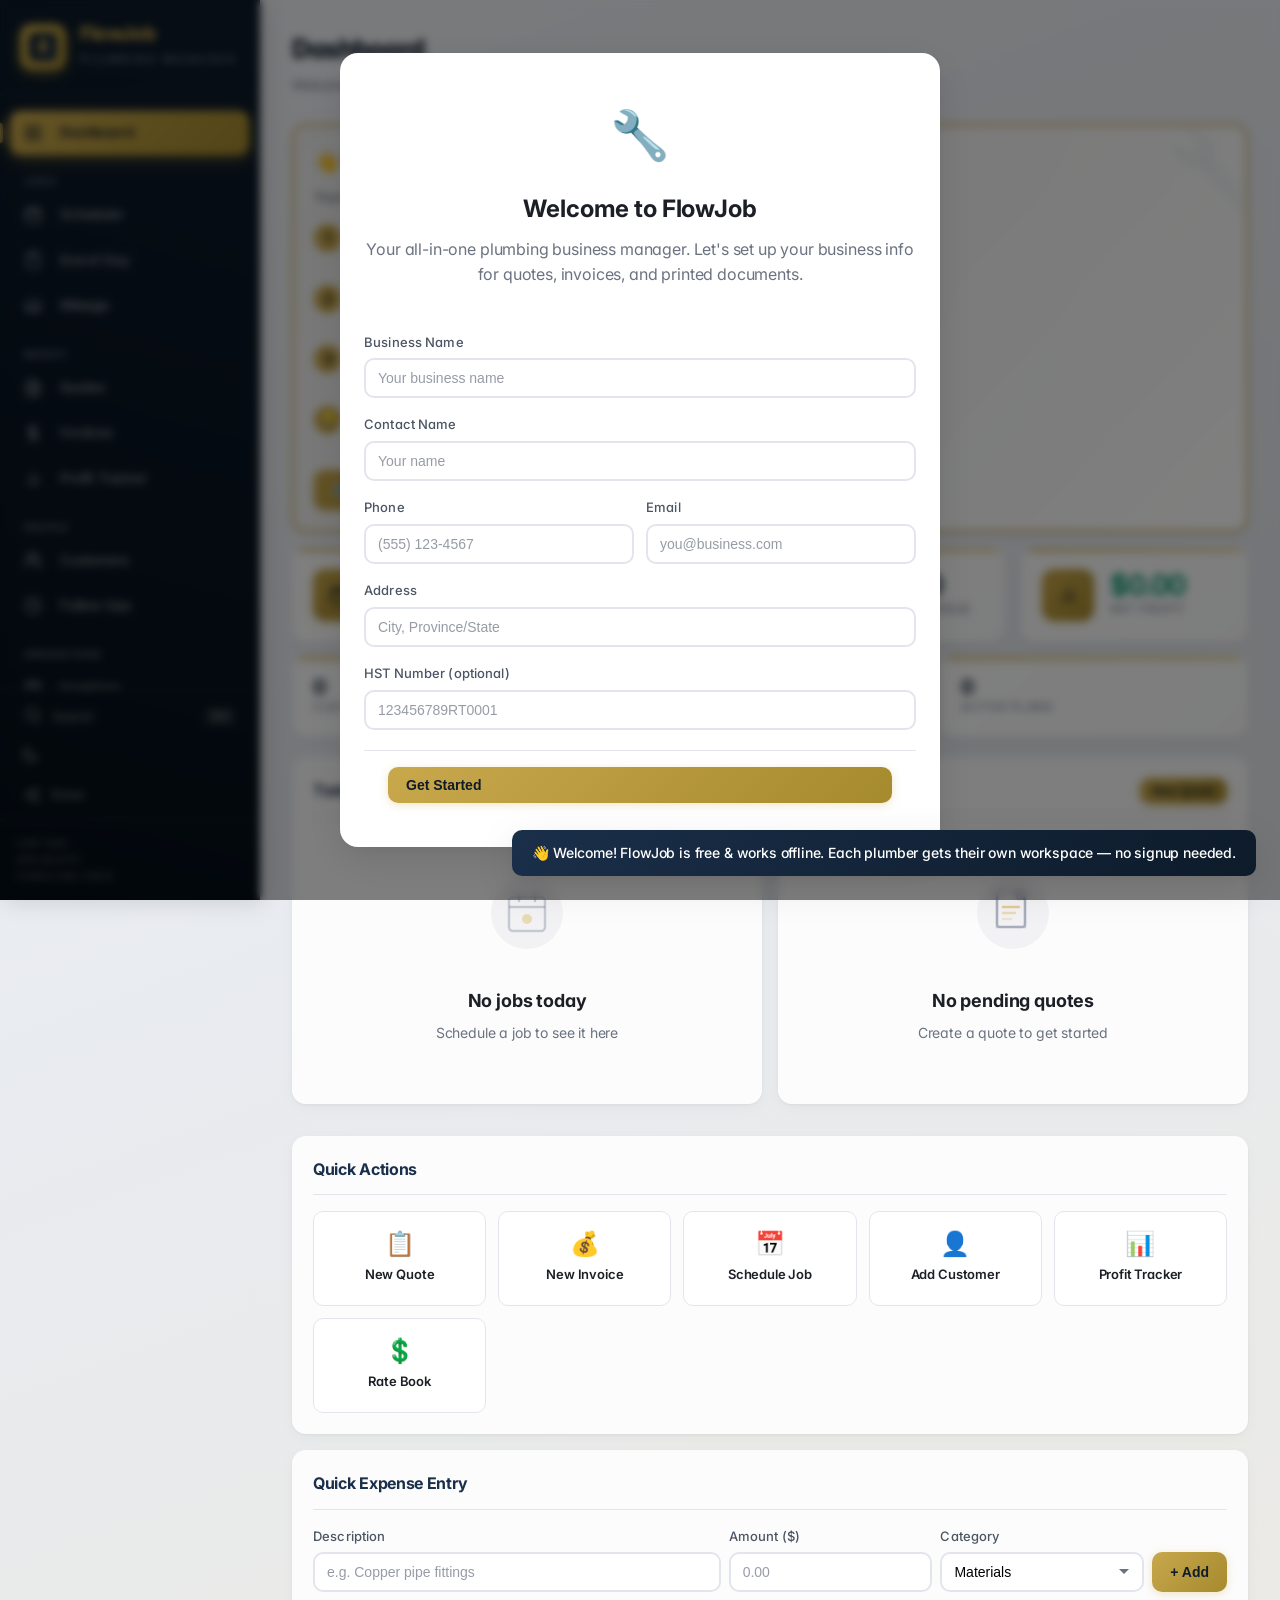
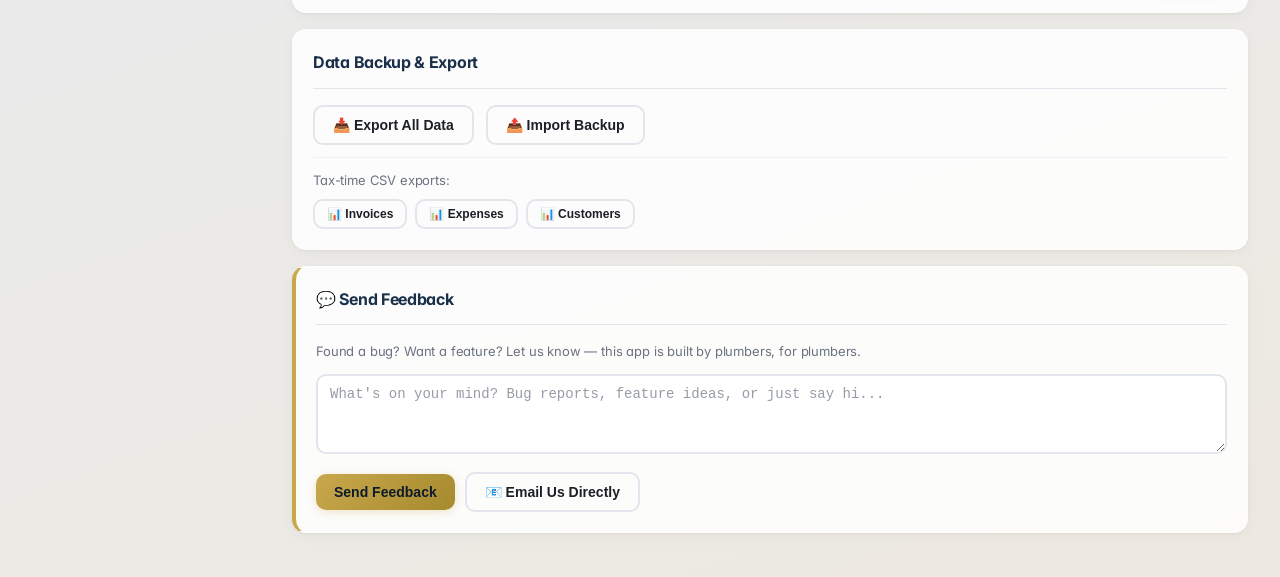
==== commit a7687c86: "feat: beta tester features — share, tutorial, landing page, feedback - Share FlowJob: copy link, sha" ====
--- a/index.html
+++ b/index.html
@@ -147,6 +147,10 @@
         </button>
         <button class="sidebar-action-btn" id="dark-mode-toggle" title="Toggle dark mode">
           <span id="theme-icon"></span>
+        </button>
+        <button class="sidebar-action-btn" onclick="Settings.copyShareLink()" title="Share FlowJob with a friend">
+          <svg width="16" height="16" viewBox="0 0 24 24" fill="none" stroke="currentColor" stroke-width="2" stroke-linecap="round" stroke-linejoin="round"><circle cx="18" cy="5" r="3"/><circle cx="6" cy="12" r="3"/><circle cx="18" cy="19" r="3"/><line x1="8.59" y1="13.51" x2="15.42" y2="17.49"/><line x1="15.41" y1="6.51" x2="8.59" y2="10.49"/></svg>
+          <span class="label">Share</span>
         </button>
       </div>
       <div class="sidebar-footer">
--- a/style.css
+++ b/style.css
@@ -1,85 +1,5 @@
 /* FlowJob — Premium Gold & Deep Navy Theme */
 @import url('https://fonts.googleapis.com/css2?family=Inter:wght@400;500;600;700;800&display=swap');
-
-/* === SPLASH SCREEN === */
-#splash-screen {
-  position: fixed;
-  inset: 0;
-  z-index: 99999;
-  display: flex;
-  flex-direction: column;
-  align-items: center;
-  justify-content: center;
-  background: linear-gradient(160deg, #0D1B2A 0%, #1A2F4A 50%, #0D1B2A 100%);
-  transition: opacity 0.5s ease, visibility 0.5s ease;
-}
-
-#splash-screen.splash-hidden {
-  opacity: 0;
-  visibility: hidden;
-  pointer-events: none;
-}
-
-.splash-logo {
-  margin-bottom: 20px;
-  animation: splashPulse 2s ease-in-out infinite;
-  filter: drop-shadow(0 0 24px rgba(201,168,76,0.5));
-}
-
-.splash-logo svg {
-  width: 80px;
-  height: 80px;
-}
-
-.splash-title {
-  font-size: 32px;
-  font-weight: 800;
-  color: #C9A84C;
-  letter-spacing: -0.03em;
-  margin-bottom: 6px;
-  font-family: 'Inter', -apple-system, sans-serif;
-}
-
-.splash-subtitle {
-  font-size: 12px;
-  color: rgba(255,255,255,0.4);
-  text-transform: uppercase;
-  letter-spacing: 3px;
-  font-weight: 500;
-  margin-bottom: 32px;
-}
-
-.splash-loader {
-  width: 120px;
-  height: 3px;
-  background: rgba(255,255,255,0.1);
-  border-radius: 2px;
-  overflow: hidden;
-}
-
-.splash-loader-bar {
-  width: 40%;
-  height: 100%;
-  background: linear-gradient(90deg, #C9A84C, #E0C872);
-  border-radius: 2px;
-  animation: splashLoad 1.2s ease-in-out infinite;
-}
-
-@keyframes splashLoad {
-  0% { transform: translateX(-100%); }
-  100% { transform: translateX(350%); }
-}
-
-@keyframes splashPulse {
-  0%, 100% {
-    transform: scale(1);
-    filter: drop-shadow(0 0 20px rgba(201,168,76,0.4));
-  }
-  50% {
-    transform: scale(1.06);
-    filter: drop-shadow(0 0 32px rgba(201,168,76,0.65));
-  }
-}
 
 :root {
   --gold: #C9A84C;
@@ -316,7 +236,7 @@
   flex: 1;
   margin-left: 260px;
   padding: 28px 32px;
-  max-width: 1200px;
+  min-width: 0;
   animation: fadeInUp 0.35s ease;
 }
 
@@ -775,7 +695,7 @@
     max-height: 100vh;
     border-radius: 0;
     padding: 16px;
-    padding-top: calc(56px + env(safe-area-inset-top, 0px) + 8px);
+    padding-top: 56px;
   }
   .modal-header {
     position: fixed;
@@ -783,7 +703,6 @@
     z-index: 10;
     background: white;
     padding: 14px 16px;
-    padding-top: calc(14px + env(safe-area-inset-top, 0px));
     border-radius: 0;
   }
   [data-theme="dark"] .modal-header { background: #1A1D27; }
@@ -807,11 +726,11 @@
   .nav-link { min-height: 48px; padding: 14px 16px; font-size: 15px; }
 
   /* Mobile header */
-  #mobile-header { display: flex; height: 56px; padding: 0 12px; padding-top: env(safe-area-inset-top, 0px); height: calc(56px + env(safe-area-inset-top, 0px)); }
+  #mobile-header { display: flex; height: 56px; padding: 0 12px; }
   #menu-toggle { width: 48px; height: 48px; display: flex; align-items: center; justify-content: center; }
 
-  /* Content area — offset for fixed header + safe area */
-  #content { margin-left: 0; padding: calc(56px + env(safe-area-inset-top, 0px) + 16px) 16px 16px; }
+  /* Content area */
+  #content { margin-left: 0; padding: 72px 16px 16px; }
 
   /* Grid single column */
   .grid-2, .grid-3, .grid-4 { grid-template-columns: 1fr; }
@@ -846,7 +765,55 @@
   /* Toast */
   .toast { min-width: auto; width: calc(100% - 32px); margin: 0 16px; }
   #toast-container { left: 0; right: 0; bottom: 16px; }
-}
+
+  /* Bottom Navigation */
+  #bottom-nav {
+    display: flex !important;
+    position: fixed;
+    bottom: 0; left: 0; right: 0;
+    height: 60px;
+    background: var(--card);
+    border-top: 1px solid var(--border);
+    z-index: 90;
+    justify-content: space-around;
+    align-items: center;
+    padding: 0 4px;
+    box-shadow: 0 -2px 12px rgba(0,0,0,0.08);
+  }
+  [data-theme="dark"] #bottom-nav { background: #1A1D27; box-shadow: 0 -2px 12px rgba(0,0,0,0.3); }
+  .bottom-nav-item {
+    display: flex;
+    flex-direction: column;
+    align-items: center;
+    gap: 2px;
+    padding: 6px 8px;
+    border: none;
+    background: none;
+    color: var(--text-muted);
+    font-size: 10px;
+    font-weight: 500;
+    cursor: pointer;
+    -webkit-tap-highlight-color: transparent;
+    transition: color 0.15s;
+    min-width: 52px;
+  }
+  .bottom-nav-item.active { color: var(--gold); }
+  .bottom-nav-item svg { width: 22px; height: 22px; }
+
+  /* Content padding for bottom nav */
+  #content { padding-bottom: 72px; }
+}
+
+/* Sidebar Overlay (mobile) */
+#sidebar-overlay {
+  display: none;
+  position: fixed;
+  inset: 0;
+  background: rgba(0,0,0,0.5);
+  z-index: 150;
+  -webkit-tap-highlight-color: transparent;
+}
+#sidebar-overlay:not(.hidden) { display: block; }
 
 /* Invoice Aging */
 .aging-30 { color: var(--warning); font-weight: 600; }
@@ -1091,10 +1058,9 @@
 }
 .toast-exit {
   animation: toastSlideOut 0.3s ease forwards;
-  pointer-events: none;
 }
 @keyframes toastSlideOut {
-  to { transform: translateY(20px); opacity: 0; max-height: 0; padding: 0 20px; margin: 0; overflow: hidden; }
+  to { transform: translateX(120%); opacity: 0; }
 }
 
 /* Print */
@@ -1303,6 +1269,9 @@
 /* === NAV ICON SVGs === */
 .nav-link .icon svg {
   display: block;
+  width: 18px;
+  height: 18px;
+  flex-shrink: 0;
 }
 
 /* === STATS GROWTH INDICATOR === */
@@ -1518,294 +1487,209 @@
   background: rgba(255,255,255,0.12);
 }
 
-/* ============================================
-   UTILITY CLASSES (Tailwind-like)
-   Used by module renderSettings() methods
-   ============================================ */
-
-/* Flexbox */
+/* === SPLASH SCREEN === */
+#splash-screen {
+  position: fixed;
+  top: 0; left: 0; right: 0; bottom: 0;
+  z-index: 10000;
+  display: flex;
+  flex-direction: column;
+  align-items: center;
+  justify-content: center;
+  background: linear-gradient(160deg, #0D1B2A 0%, #081420 40%, #1A2F4A 100%);
+  transition: opacity 0.6s cubic-bezier(0.4, 0, 0.2, 1), visibility 0.6s;
+}
+
+#splash-screen.splash-hidden {
+  opacity: 0;
+  visibility: hidden;
+  pointer-events: none;
+}
+
+.splash-logo {
+  width: 100px;
+  height: 100px;
+  border-radius: 28px;
+  overflow: hidden;
+  box-shadow: 0 8px 40px rgba(201, 168, 76, 0.25), 0 0 60px rgba(201, 168, 76, 0.1);
+  animation: splashPulse 2s ease-in-out infinite, splashDrop 0.8s cubic-bezier(0.34, 1.56, 0.64, 1) both;
+  margin-bottom: 28px;
+  will-change: transform;
+}
+
+.splash-logo img {
+  width: 100%;
+  height: 100%;
+  object-fit: cover;
+  display: block;
+}
+
+.splash-title {
+  font-family: 'Inter', -apple-system, sans-serif;
+  font-size: 36px;
+  font-weight: 800;
+  letter-spacing: -1px;
+  background: linear-gradient(135deg, #E0C872 0%, #C9A84C 50%, #A68A2E 100%);
+  -webkit-background-clip: text;
+  -webkit-text-fill-color: transparent;
+  background-clip: text;
+  margin-bottom: 6px;
+  animation: splashFadeUp 0.8s ease 0.3s both;
+}
+
+.splash-subtitle {
+  font-family: 'Inter', -apple-system, sans-serif;
+  font-size: 14px;
+  font-weight: 500;
+  color: rgba(255, 255, 255, 0.4);
+  letter-spacing: 3px;
+  text-transform: uppercase;
+  margin-bottom: 40px;
+  animation: splashFadeUp 0.8s ease 0.5s both;
+}
+
+.splash-loader {
+  width: 200px;
+  height: 3px;
+  background: rgba(255, 255, 255, 0.08);
+  border-radius: 2px;
+  overflow: hidden;
+  animation: splashFadeUp 0.8s ease 0.7s both;
+}
+
+.splash-loader-bar {
+  width: 0%;
+  height: 100%;
+  background: linear-gradient(90deg, #A68A2E, #C9A84C, #E0C872);
+  border-radius: 2px;
+  animation: splashLoad 1.2s cubic-bezier(0.4, 0, 0.2, 1) 0.5s forwards;
+}
+
+@keyframes splashDrop {
+  0% { transform: translateY(-60px) scale(0.7); opacity: 0; }
+  100% { transform: translateY(0) scale(1); opacity: 1; }
+}
+
+@keyframes splashPulse {
+  0%, 100% { box-shadow: 0 8px 40px rgba(201, 168, 76, 0.25); }
+  50% { box-shadow: 0 12px 50px rgba(201, 168, 76, 0.35), 0 0 80px rgba(201, 168, 76, 0.15); }
+}
+
+@keyframes splashFadeUp {
+  from { opacity: 0; transform: translateY(16px); }
+  to { opacity: 1; transform: translateY(0); }
+}
+
+@keyframes splashLoad {
+  0% { width: 0%; }
+  30% { width: 25%; }
+  60% { width: 65%; }
+  85% { width: 90%; }
+  100% { width: 100%; }
+}
+
+/* === EMPTY STATE ILLUSTRATIONS === */
+.empty-state-icon {
+  width: 64px;
+  height: 64px;
+  margin: 0 auto 16px;
+  color: var(--text-muted);
+  opacity: 0.4;
+}
+
+.empty-state-icon svg {
+  width: 100%;
+  height: 100%;
+}
+
+.empty-state .icon svg {
+  transition: transform 0.3s ease;
+}
+.empty-state:hover .icon svg {
+  transform: scale(1.1) translateY(-4px);
+}
+
+/* === TAILWIND-LIKE UTILITY CLASSES (used by modules) === */
+.glass-card {
+  background: rgba(255,255,255,0.06);
+  backdrop-filter: blur(12px);
+  -webkit-backdrop-filter: blur(12px);
+  border: 1px solid rgba(255,255,255,0.1);
+  border-radius: var(--radius);
+  padding: 20px;
+}
+[data-theme="light"] .glass-card {
+  background: rgba(255,255,255,0.7);
+  border-color: rgba(0,0,0,0.08);
+}
+
+/* Padding */
+.p-6 { padding: 24px; }
+.p-4 { padding: 16px; }
+.p-3 { padding: 12px; }
+.px-4 { padding-left: 16px; padding-right: 16px; }
+.px-3 { padding-left: 12px; padding-right: 12px; }
+.py-2 { padding-top: 8px; padding-bottom: 8px; }
+
+/* Margin */
+.mb-4 { margin-bottom: 16px; }
+.mb-6 { margin-bottom: 24px; }
+.mb-2 { margin-bottom: 8px; }
+.mt-4 { margin-top: 16px; }
+.mt-6 { margin-top: 24px; }
+.mt-2 { margin-top: 8px; }
+
+/* Gap */
+.gap-4 { gap: 16px; }
+.gap-3 { gap: 12px; }
+.gap-2 { gap: 8px; }
+
+/* Grid */
+.grid-cols-2 { display: grid; grid-template-columns: repeat(2, 1fr); }
+.grid-cols-3 { display: grid; grid-template-columns: repeat(3, 1fr); }
+.grid-cols-4 { display: grid; grid-template-columns: repeat(4, 1fr); }
+
+/* Typography */
+.text-lg { font-size: 18px; }
+.text-xl { font-size: 20px; }
+.text-2xl { font-size: 24px; }
+.text-3xl { font-size: 30px; }
+.text-sm { font-size: 14px; }
+.text-xs { font-size: 12px; }
+.font-bold { font-weight: 700; }
+.font-semibold { font-weight: 600; }
+.font-medium { font-weight: 500; }
+
+/* Text colors */
+.text-gold-400 { color: var(--gold); }
+.text-gray-400 { color: var(--text-muted); }
+.text-green-400 { color: var(--success); }
+.text-red-400 { color: var(--danger); }
+.text-blue-400 { color: #60A5FA; }
+.text-yellow-400 { color: #FACC15; }
+
+/* Display */
+.block { display: block; }
+.inline-block { display: inline-block; }
 .flex { display: flex; }
-.inline-flex { display: inline-flex; }
-.flex-1 { flex: 1; }
-.flex-wrap { flex-wrap: wrap; }
 .items-center { align-items: center; }
-.items-start { align-items: flex-start; }
 .justify-between { justify-content: space-between; }
 .justify-center { justify-content: center; }
-
-/* Gap */
-.gap-1 { gap: 0.25rem; }
-.gap-2 { gap: 0.5rem; }
-.gap-3 { gap: 0.75rem; }
-.gap-4 { gap: 1rem; }
-
-/* Grid */
-.grid { display: grid; }
-.grid-cols-2 { grid-template-columns: repeat(2, 1fr); }
-.grid-cols-3 { grid-template-columns: repeat(3, 1fr); }
-.grid-cols-4 { grid-template-columns: repeat(4, 1fr); }
-
-/* Spacing */
-.p-3 { padding: 0.75rem; }
-.p-4 { padding: 1rem; }
-.p-6 { padding: 1.5rem; }
-.px-2 { padding-left: 0.5rem; padding-right: 0.5rem; }
-.px-3 { padding-left: 0.75rem; padding-right: 0.75rem; }
-.px-4 { padding-left: 1rem; padding-right: 1rem; }
-.py-1 { padding-top: 0.25rem; padding-bottom: 0.25rem; }
-.py-2 { padding-top: 0.5rem; padding-bottom: 0.5rem; }
-.mb-1 { margin-bottom: 0.25rem; }
-.mb-2 { margin-bottom: 0.5rem; }
-.mb-4 { margin-bottom: 1rem; }
-.mb-6 { margin-bottom: 1.5rem; }
-.ml-2 { margin-left: 0.5rem; }
-.mt-1 { margin-top: 0.25rem; }
-.mt-4 { margin-top: 1rem; }
-
-/* Space between children */
-.space-y-2 > * + * { margin-top: 0.5rem; }
-.space-y-3 > * + * { margin-top: 0.75rem; }
-.space-y-4 > * + * { margin-top: 1rem; }
-
-/* Sizing */
+.flex-col { flex-direction: column; }
+.flex-wrap { flex-wrap: wrap; }
+
+/* Width */
 .w-full { width: 100%; }
 
+/* Border radius */
+.rounded { border-radius: var(--radius); }
+.rounded-lg { border-radius: 12px; }
+.rounded-full { border-radius: 9999px; }
+
 /* Overflow */
-.overflow-y-auto { overflow-y: auto; }
-.max-h-48 { max-height: 12rem; }
-.max-h-96 { max-height: 24rem; }
-
-/* Text */
-.text-xs { font-size: 0.75rem; line-height: 1rem; }
-.text-sm { font-size: 0.875rem; line-height: 1.25rem; }
-.text-lg { font-size: 1.125rem; line-height: 1.75rem; }
-.text-xl { font-size: 1.25rem; line-height: 1.75rem; }
-.text-2xl { font-size: 1.5rem; line-height: 2rem; }
-.text-3xl { font-size: 1.875rem; line-height: 2.25rem; }
-.font-bold { font-weight: 700; }
-.font-semibold { font-weight: 600; }
-.text-center { text-align: center; }
-.block { display: block; }
-
-/* Text colors */
-.text-gold-400 { color: var(--gold, #C9A84C); }
-.text-blue-400 { color: #60A5FA; }
-.text-green-400 { color: #4ADE80; }
-.text-red-400 { color: #F87171; }
-.text-yellow-400 { color: #FACC15; }
-.text-purple-400 { color: #C084FC; }
-.text-cyan-400 { color: #22D3EE; }
-.text-orange-400 { color: #FB923C; }
-.text-pink-400 { color: #F472B6; }
-.text-gray-400 { color: #9CA3AF; }
-
-/* Border radius */
-.rounded-lg { border-radius: 0.5rem; }
-.rounded-xl { border-radius: 0.75rem; }
-
-/* Glass card (used heavily by modules) */
-.glass-card {
-  background: rgba(255,255,255,0.05);
-  border: 1px solid rgba(255,255,255,0.08);
-  border-radius: 12px;
-  backdrop-filter: blur(10px);
-}
-
-/* Form input alias (modules use .form-input, core uses .form-control) */
-.form-input {
-  width: 100%;
-  padding: 10px 14px;
-  background: rgba(255,255,255,0.05);
-  border: 1px solid rgba(255,255,255,0.12);
-  border-radius: 8px;
-  color: #e2e8f0;
-  font-size: 14px;
-  transition: all 0.2s;
-}
-.form-input:focus {
-  outline: none;
-  border-color: var(--gold, #C9A84C);
-  box-shadow: 0 0 0 3px rgba(201,168,76,0.15);
-}
-.form-input::placeholder {
-  color: rgba(255,255,255,0.3);
-}
-
-/* Responsive grid breakpoints */
-@media (min-width: 768px) {
-  .md\:grid-cols-3 { grid-template-columns: repeat(3, 1fr); }
-  .md\:grid-cols-4 { grid-template-columns: repeat(4, 1fr); }
-}
-
-/* Page header */
-.page-header {
-  margin-bottom: 1.5rem;
-}
-.page-header h2 {
-  font-size: 1.5rem;
-  font-weight: 700;
-  color: var(--gold, #C9A84C);
-}
-
-/* === SIDEBAR OVERLAY (mobile) === */
-#sidebar-overlay {
-  position: fixed;
-  inset: 0;
-  background: rgba(0,0,0,0.5);
-  backdrop-filter: blur(4px);
-  -webkit-backdrop-filter: blur(4px);
-  z-index: 190;
-  transition: opacity 0.3s ease;
-}
-#sidebar-overlay.hidden {
-  display: none;
-}
-
-/* === BOTTOM NAVIGATION (mobile) === */
-#bottom-nav {
-  display: none;
-  position: fixed;
-  bottom: 0;
-  left: 0;
-  right: 0;
-  height: 64px;
-  background: var(--navy-dark, #0D1B2A);
-  border-top: 1px solid rgba(255,255,255,0.08);
-  z-index: 150;
-  padding: 0 4px;
-  padding-bottom: env(safe-area-inset-bottom, 0);
-  box-shadow: 0 -4px 20px rgba(0,0,0,0.2);
-}
+.overflow-hidden { overflow: hidden; }
 
 @media (max-width: 768px) {
-  #bottom-nav {
-    display: flex;
-    align-items: center;
-    justify-content: space-around;
-  }
-
-  /* Adjust content padding for bottom nav */
-  #content {
-    padding-bottom: 80px !important;
-  }
-}
-
-.bottom-nav-item {
-  display: flex;
-  flex-direction: column;
-  align-items: center;
-  justify-content: center;
-  gap: 3px;
-  background: none;
-  border: none;
-  color: rgba(255,255,255,0.45);
-  font-size: 10px;
-  font-weight: 500;
-  cursor: pointer;
-  padding: 6px 12px;
-  border-radius: 8px;
-  transition: all 0.2s ease;
-  position: relative;
-  min-width: 56px;
-  -webkit-tap-highlight-color: transparent;
-}
-
-.bottom-nav-item:active {
-  transform: scale(0.92);
-}
-
-.bottom-nav-item.active {
-  color: #C9A84C;
-}
-
-.bottom-nav-item.active::before {
-  content: '';
-  position: absolute;
-  top: 0;
-  left: 50%;
-  transform: translateX(-50%);
-  width: 24px;
-  height: 3px;
-  background: #C9A84C;
-  border-radius: 0 0 3px 3px;
-}
-
-.bottom-nav-item svg {
-  transition: transform 0.2s ease;
-}
-
-.bottom-nav-item.active svg {
-  transform: scale(1.1);
-  filter: drop-shadow(0 0 4px rgba(201,168,76,0.4));
-}
-
-.bottom-nav-more.active::before {
-  display: none;
-}
-
-/* === MOBILE HEADER IMPROVEMENTS === */
-@media (max-width: 768px) {
-  #mobile-header {
-    display: flex;
-    height: calc(56px + env(safe-area-inset-top, 0px));
-    padding: 0 12px;
-    padding-top: env(safe-area-inset-top, 0px);
-    align-items: center;
-    justify-content: space-between;
-    background: var(--navy-dark, #0D1B2A);
-    position: fixed;
-    top: 0;
-    left: 0;
-    right: 0;
-    z-index: 99;
-  }
-
-  #mobile-page-title {
-    flex: 1;
-    text-align: center;
-    font-size: 17px;
-    font-weight: 700;
-    color: #C9A84C;
-    letter-spacing: -0.02em;
-  }
-
-  #menu-toggle, #mobile-search-btn {
-    width: 44px;
-    height: 44px;
-    display: flex;
-    align-items: center;
-    justify-content: center;
-    background: none;
-    border: none;
-    color: rgba(255,255,255,0.8);
-    cursor: pointer;
-    border-radius: 8px;
-    transition: background 0.2s;
-    -webkit-tap-highlight-color: transparent;
-  }
-
-  #menu-toggle:active, #mobile-search-btn:active {
-    background: rgba(255,255,255,0.1);
-  }
-
-  /* Sidebar z-index fix */
-  #sidebar {
-    z-index: 200;
-  }
-}
-
-/* === GLASS CARD FIX (dark mode) === */
-[data-theme="dark"] .glass-card {
-  background: rgba(26,29,39,0.6);
-  border-color: rgba(255,255,255,0.06);
-}
-
-[data-theme="dark"] .form-input {
-  background: rgba(26,29,39,0.8);
-  border-color: rgba(255,255,255,0.1);
-  color: #E4E6EB;
-}
-
-[data-theme="dark"] .form-input::placeholder {
-  color: rgba(255,255,255,0.3);
-}
+  .grid-cols-3, .grid-cols-4 { grid-template-columns: 1fr; }
+  .grid-cols-2 { grid-template-columns: repeat(2, 1fr); }
+}
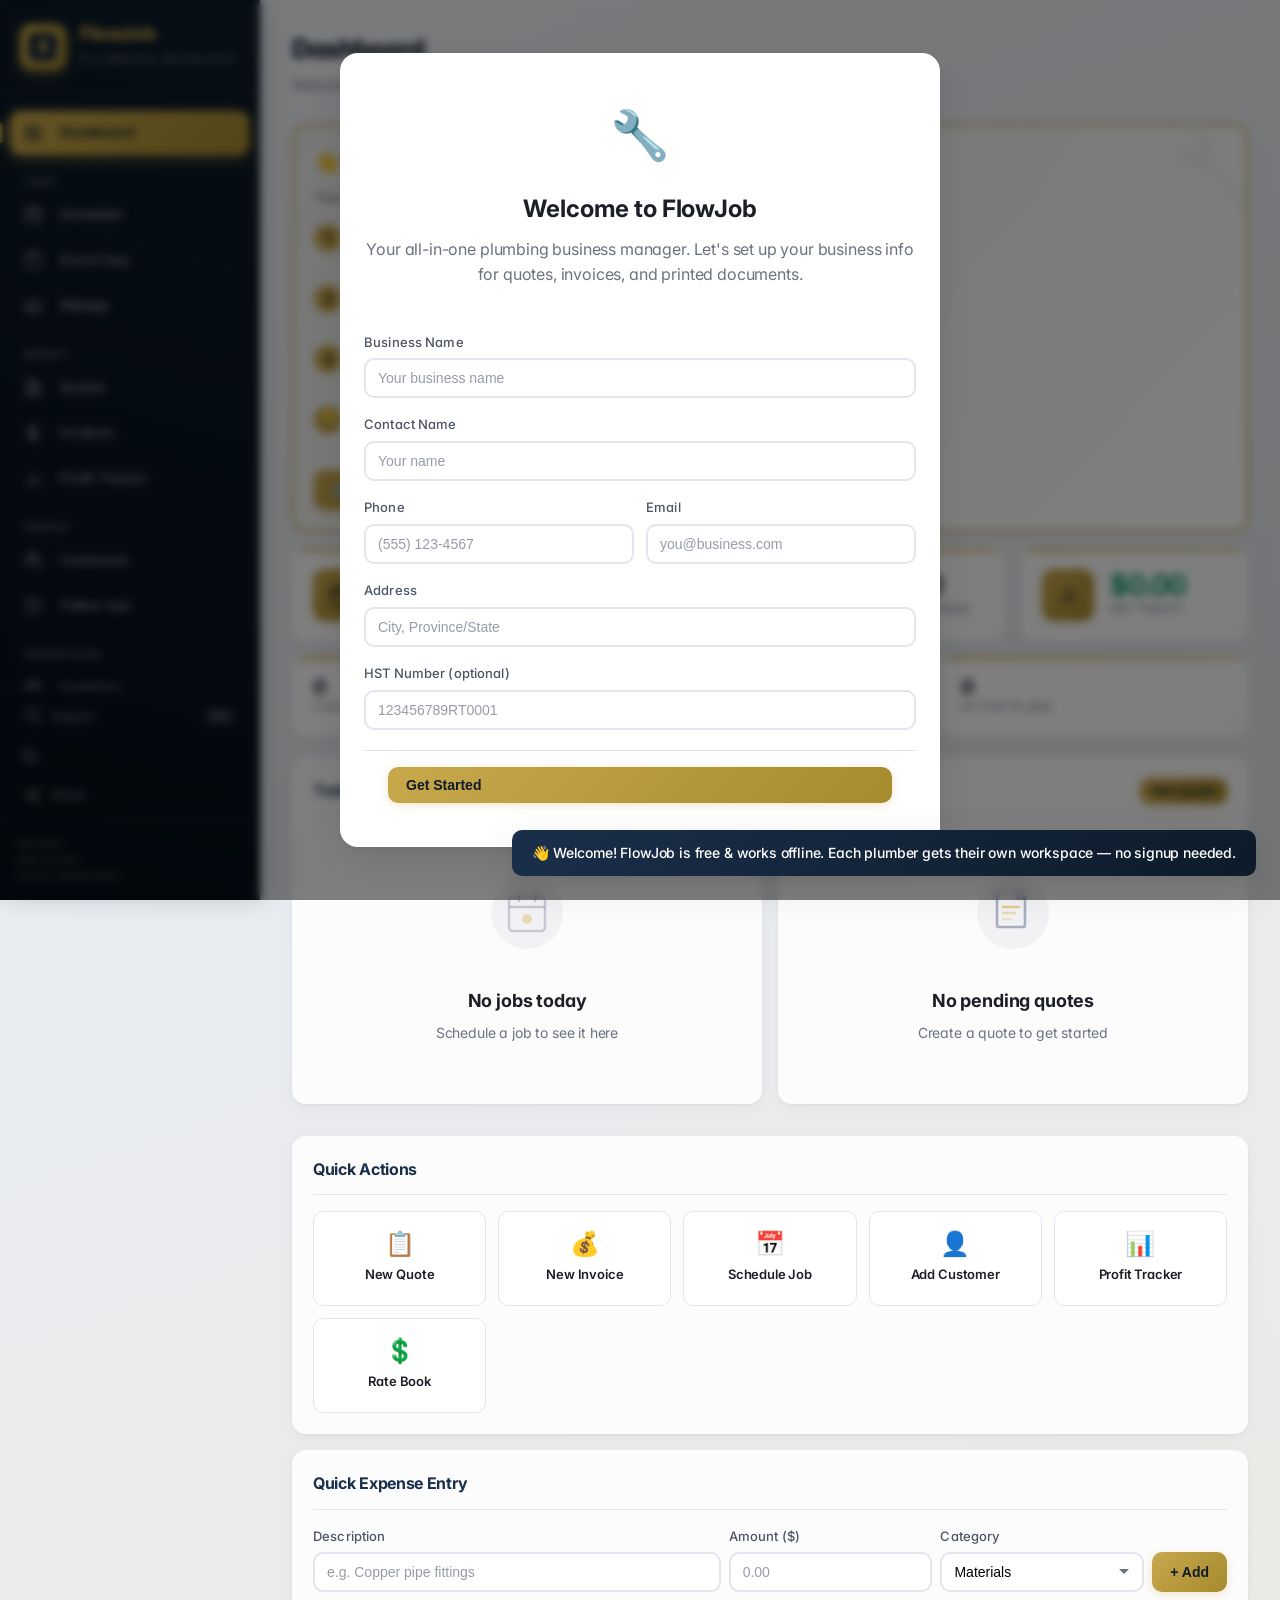
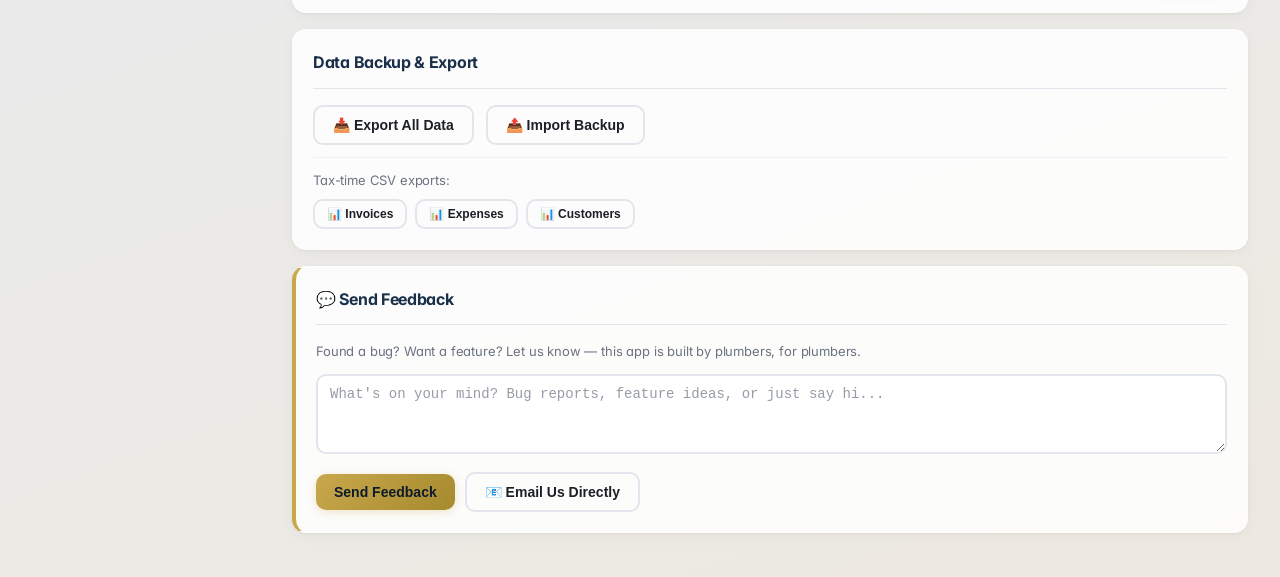
==== commit c6226792: "fix: pre-beta cleanup — remove personal info, stale files, update README CRITICAL: - Removed hardcod" ====
--- a/index.html
+++ b/index.html
@@ -155,9 +155,9 @@
       </div>
       <div class="sidebar-footer">
         <div class="contact-info">
-          <small id="sidebar-contact">Justin Taylor</small>
-          <small id="sidebar-phone">519-350-8772</small>
-          <small id="sidebar-address">Chatham, ON</small>
+          <small id="sidebar-contact">Plumber</small>
+          <small id="sidebar-phone">Your Phone</small>
+          <small id="sidebar-address">Your City</small>
         </div>
       </div>
     </nav>
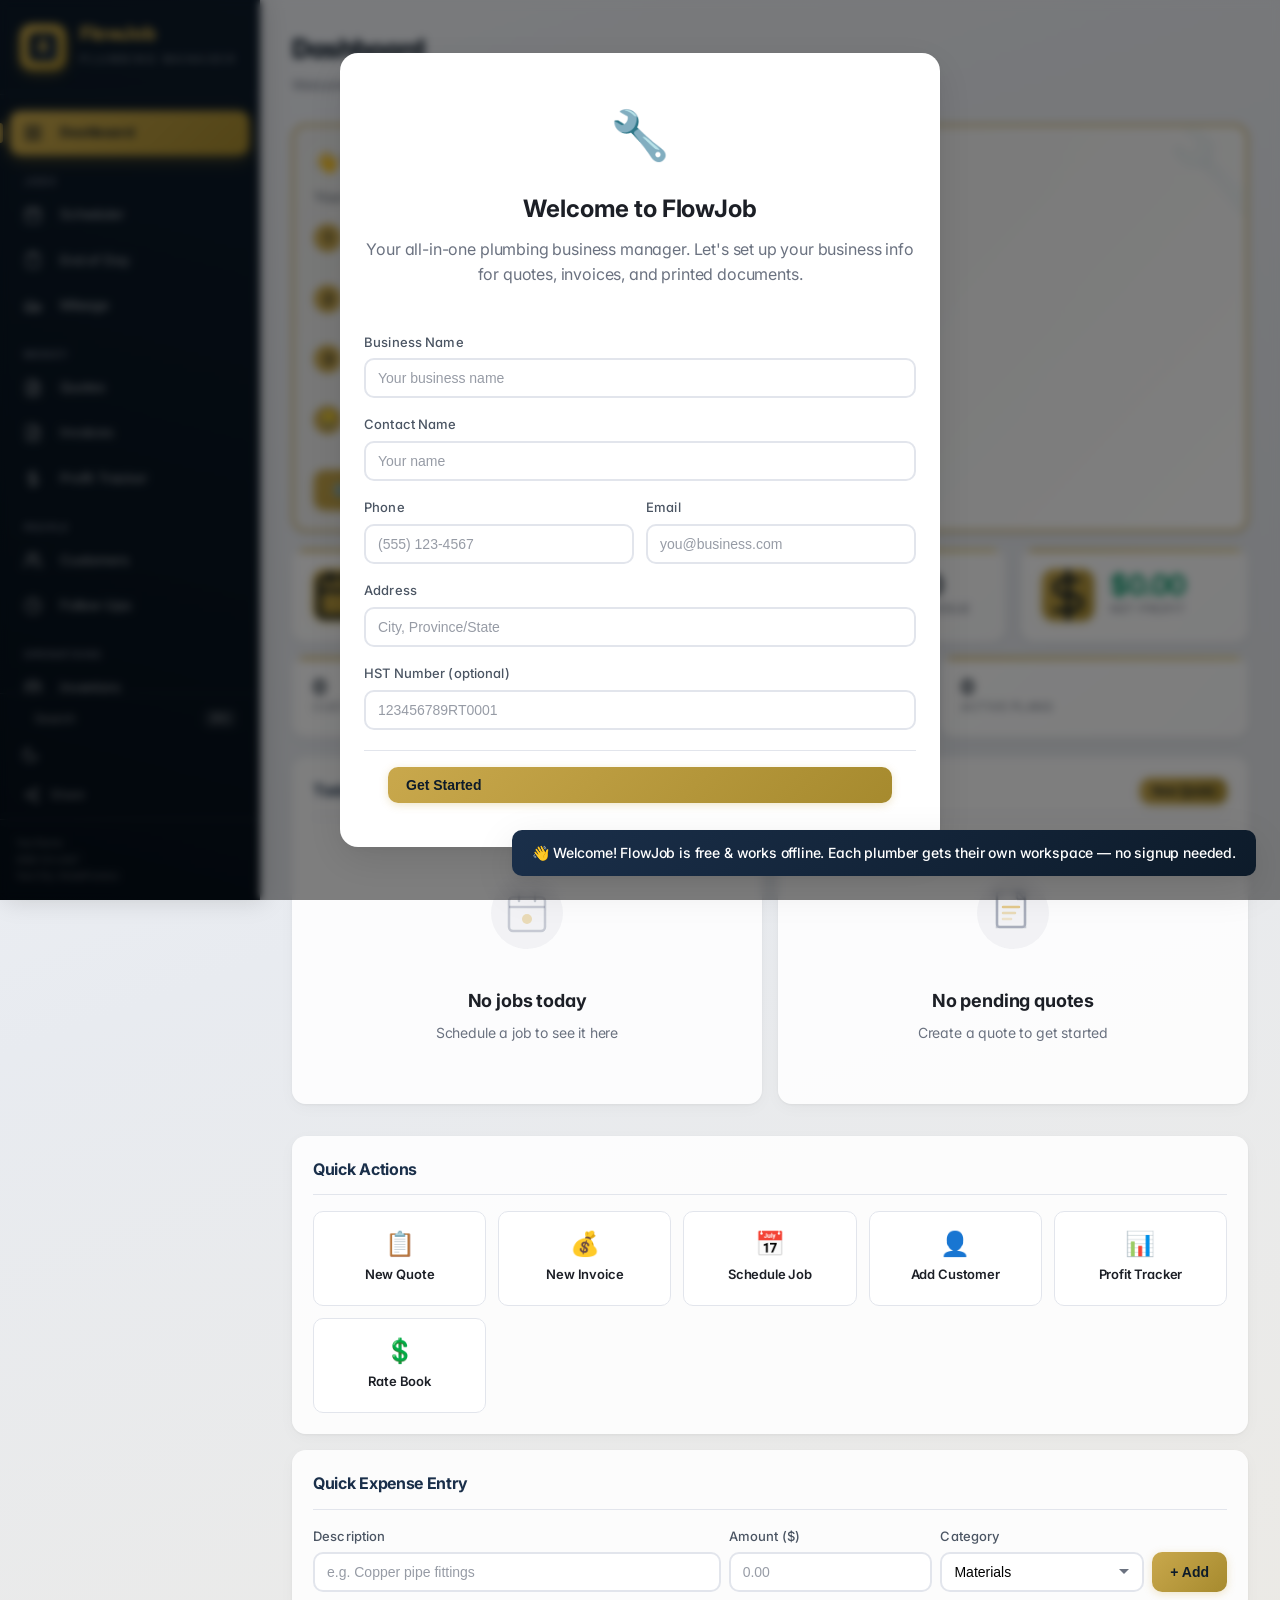
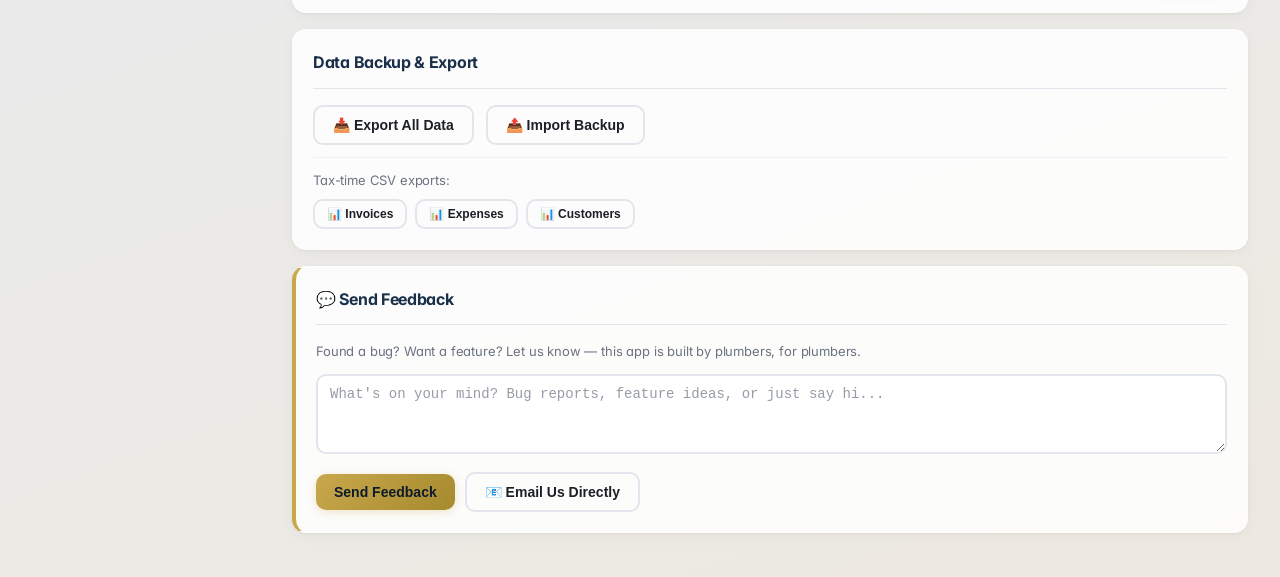
==== commit 2df53cfa: "fix: add Rate Compiler to sidebar navigation - Added rates link to sidebar between Analytics and Set" ====
--- a/index.html
+++ b/index.html
@@ -130,6 +130,9 @@
         </a></li>
         <li><a href="#analytics" class="nav-link" data-page="analytics">
           <span class="icon" id="nav-icon-analytics"></span><span class="label">Analytics</span>
+        </a></li>
+        <li><a href="#rates" class="nav-link" data-page="rates">
+          <span class="icon" id="nav-icon-rates"></span><span class="label">Rate Compiler</span>
         </a></li>
         <li><a href="#settings" class="nav-link" data-page="settings">
           <span class="icon" id="nav-icon-settings"></span><span class="label">Settings</span>
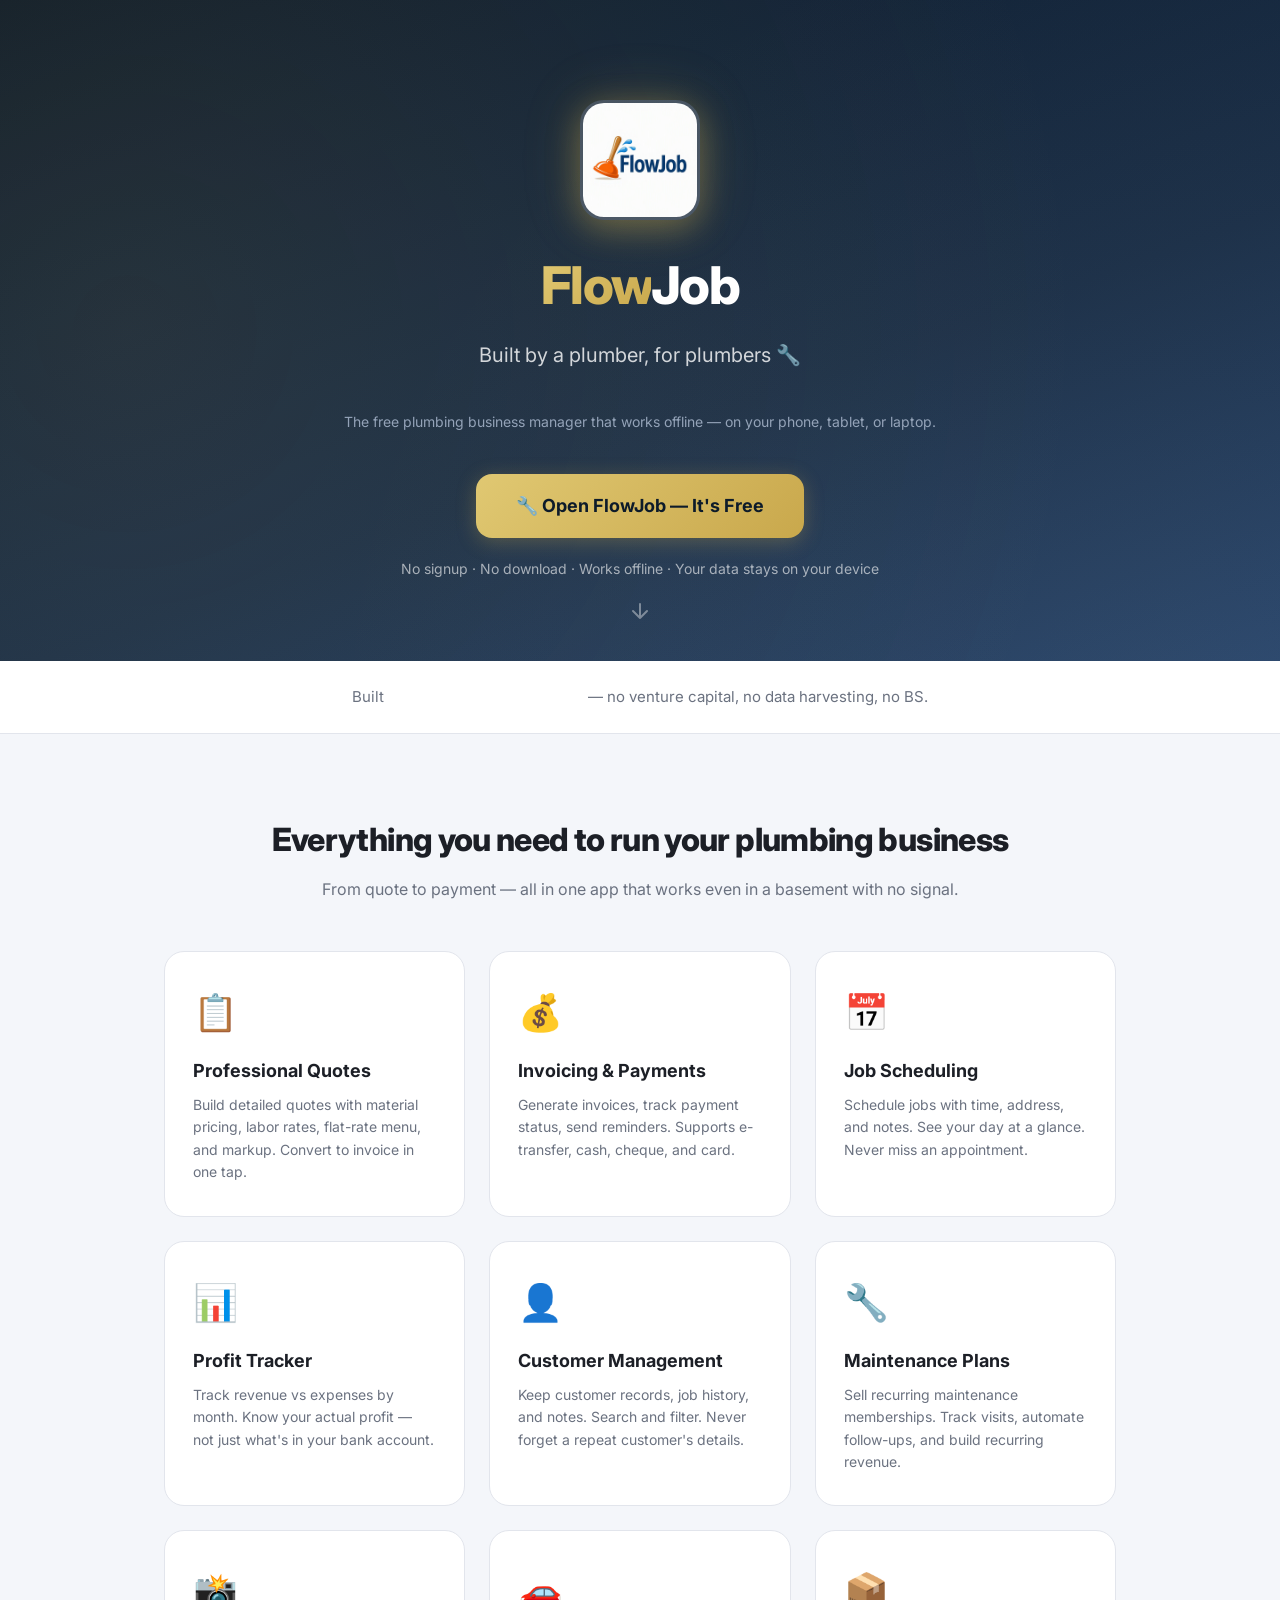
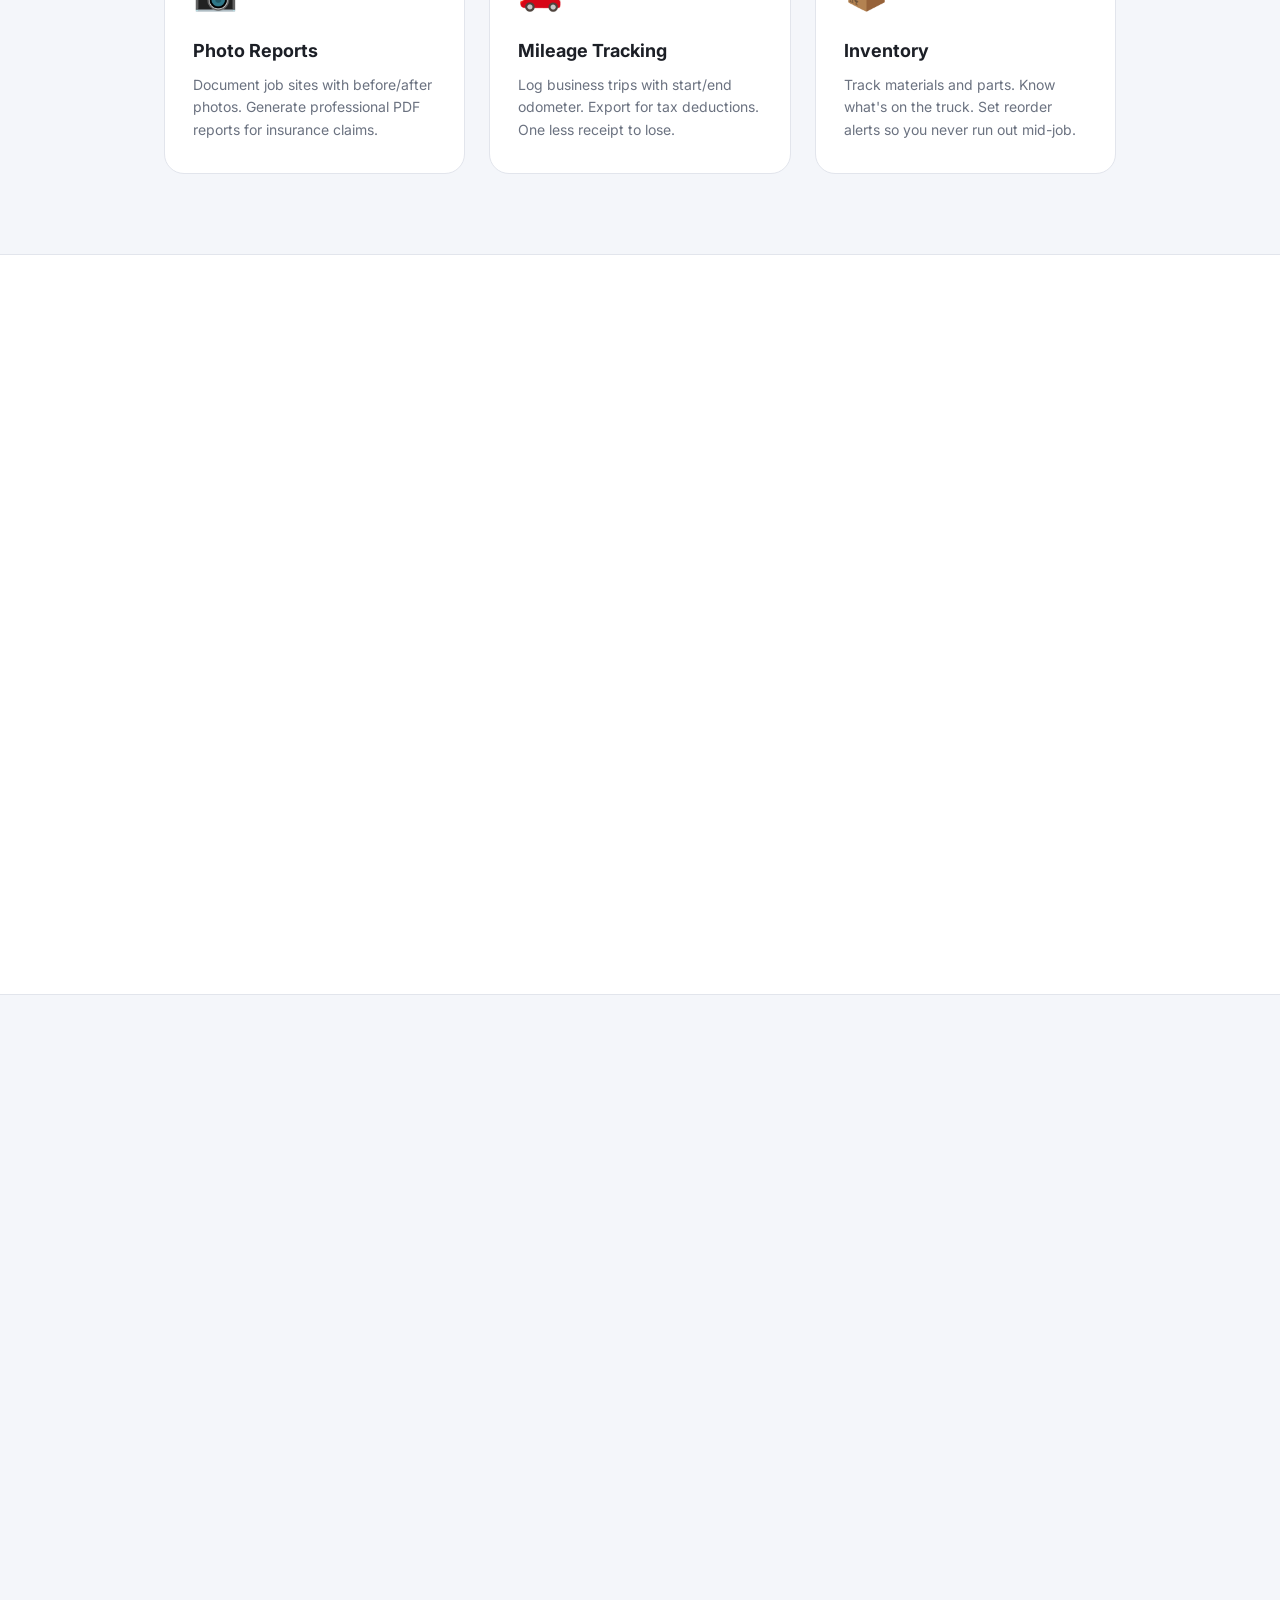
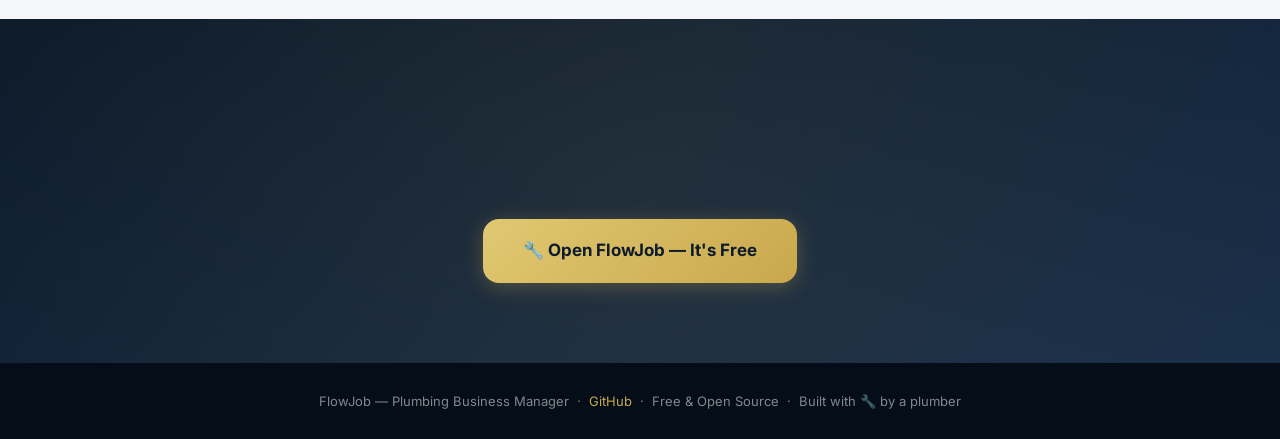
==== commit 7f2b7a7d: "refactor: rename landing.html to index.html, index.html to app.html" ====
--- a/index.html
+++ b/index.html
@@ -2,280 +2,634 @@
 <html lang="en">
 <head>
   <meta charset="UTF-8">
-  <meta name="viewport" content="width=device-width, initial-scale=1.0, viewport-fit=cover, user-scalable=no">
-  <title>FlowJob — Plumbing Business Manager</title>
+  <meta name="viewport" content="width=device-width, initial-scale=1.0">
+  <title>FlowJob — Free Plumbing Business Manager</title>
+  <meta name="description" content="Free offline-first plumbing business manager. Quotes, invoices, scheduling, mileage tracking, and more. No signup required.">
   <meta name="theme-color" content="#0D1B2A">
-  <meta name="apple-mobile-web-app-capable" content="yes">
-  <meta name="apple-mobile-web-app-status-bar-style" content="black-translucent">
-  <meta name="apple-mobile-web-app-title" content="FlowJob">
-  <meta name="mobile-web-app-capable" content="yes">
-  <meta name="application-name" content="FlowJob">
-  <meta name="msapplication-TileColor" content="#0D1B2A">
-  <meta name="msapplication-TileImage" content="assets/icon-192.png">
   <link rel="icon" type="image/svg+xml" href="assets/icon.svg">
-  <link rel="icon" type="image/png" sizes="192x192" href="assets/icon-192.png">
-  <link rel="icon" type="image/png" sizes="512x512" href="assets/icon-512.png">
-  <link rel="apple-touch-icon" href="assets/icon-192.png">
-  <link rel="manifest" href="manifest.json">
-  <link rel="stylesheet" href="style.css">
+  
+  <!-- Open Graph / Social Media -->
+  <meta property="og:type" content="website">
+  <meta property="og:url" content="https://jtjustinktaylor-lgtm.github.io/flowjob-app/">
+  <meta property="og:title" content="FlowJob — Free Plumbing Business Manager">
+  <meta property="og:description" content="The free plumbing business manager that works offline. Quotes, invoices, scheduling, and more. No signup required.">
+  <meta property="og:image" content="https://jtjustinktaylor-lgtm.github.io/flowjob-app/assets/flowjob-logo.jpg">
+  <meta property="og:image:width" content="1024">
+  <meta property="og:image:height" content="1024">
+  
+  <!-- Twitter -->
+  <meta property="twitter:card" content="summary_large_image">
+  <meta property="twitter:url" content="https://jtjustinktaylor-lgtm.github.io/flowjob-app/">
+  <meta property="twitter:title" content="FlowJob — Free Plumbing Business Manager">
+  <meta property="twitter:description" content="The free plumbing business manager that works offline. Quotes, invoices, scheduling, and more. No signup required.">
+  <meta property="twitter:image" content="https://jtjustinktaylor-lgtm.github.io/flowjob-app/assets/flowjob-logo.jpg">
+  <style>
+    @import url('https://fonts.googleapis.com/css2?family=Inter:wght@400;500;600;700;800&display=swap');
+
+    * { margin: 0; padding: 0; box-sizing: border-box; }
+
+    :root {
+      --gold: #C9A84C;
+      --gold-light: #E0C872;
+      --navy: #1A2F4A;
+      --navy-dark: #0D1B2A;
+      --bg: #F4F6FA;
+      --text: #1C1F26;
+      --text-muted: #6B7280;
+    }
+
+    body {
+      font-family: 'Inter', -apple-system, BlinkMacSystemFont, sans-serif;
+      background: var(--bg);
+      color: var(--text);
+      line-height: 1.6;
+      -webkit-font-smoothing: antialiased;
+      overflow-x: hidden;
+    }
+
+    /* Animations */
+    @keyframes fadeInUp {
+      from { opacity: 0; transform: translateY(30px); }
+      to { opacity: 1; transform: translateY(0); }
+    }
+    @keyframes fadeIn {
+      from { opacity: 0; }
+      to { opacity: 1; }
+    }
+    @keyframes scaleIn {
+      from { opacity: 0; transform: scale(0.8); }
+      to { opacity: 1; transform: scale(1); }
+    }
+    @keyframes slideInLeft {
+      from { opacity: 0; transform: translateX(-30px); }
+      to { opacity: 1; transform: translateX(0); }
+    }
+    @keyframes float {
+      0%, 100% { transform: translateY(0); }
+      50% { transform: translateY(-10px); }
+    }
+    @keyframes pulse {
+      0%, 100% { box-shadow: 0 4px 20px rgba(201,168,76,0.3); }
+      50% { box-shadow: 0 4px 30px rgba(201,168,76,0.5); }
+    }
+
+    .animate-on-scroll {
+      opacity: 0;
+      transform: translateY(30px);
+      transition: all 0.6s cubic-bezier(0.4, 0, 0.2, 1);
+    }
+    .animate-on-scroll.visible {
+      opacity: 1;
+      transform: translateY(0);
+    }
+
+    /* Hero */
+    .hero {
+      background: linear-gradient(160deg, #0D1B2A 0%, #1A2F4A 60%, #264570 100%);
+      color: white;
+      padding: 100px 24px 80px;
+      text-align: center;
+      position: relative;
+      overflow: hidden;
+    }
+    .hero::before {
+      content: '';
+      position: absolute;
+      top: -50%;
+      left: -50%;
+      width: 200%;
+      height: 200%;
+      background: radial-gradient(circle at 30% 50%, rgba(201,168,76,0.1) 0%, transparent 50%),
+                  radial-gradient(circle at 70% 80%, rgba(201,168,76,0.06) 0%, transparent 40%);
+      pointer-events: none;
+      animation: float 8s ease-in-out infinite;
+    }
+    .hero-content { 
+      position: relative; 
+      max-width: 700px; 
+      margin: 0 auto;
+      animation: fadeInUp 0.8s ease-out;
+    }
+    .hero-logo { 
+      width: 120px; 
+      height: 120px; 
+      margin: 0 auto 24px;
+      animation: scaleIn 0.6s ease-out 0.2s both;
+    }
+    .hero-logo img { 
+      width: 100%; 
+      height: 100%; 
+      border-radius: 24px;
+      box-shadow: 0 8px 32px rgba(201,168,76,0.4), 0 0 60px rgba(201,168,76,0.2);
+      border: 3px solid rgba(255,255,255,0.2);
+      transition: transform 0.3s ease, box-shadow 0.3s ease;
+    }
+    .hero-logo img:hover {
+      transform: scale(1.05) rotate(-2deg);
+      box-shadow: 0 12px 40px rgba(201,168,76,0.5), 0 0 80px rgba(201,168,76,0.3);
+    }
+    .hero h1 {
+      font-size: 52px;
+      font-weight: 800;
+      letter-spacing: -0.03em;
+      margin-bottom: 12px;
+      animation: fadeInUp 0.8s ease-out 0.3s both;
+    }
+    .hero h1 span { 
+      color: var(--gold);
+      background: linear-gradient(135deg, var(--gold-light), var(--gold));
+      -webkit-background-clip: text;
+      -webkit-text-fill-color: transparent;
+      background-clip: text;
+    }
+    .hero .tagline {
+      font-size: 20px;
+      color: rgba(255,255,255,0.8);
+      margin-bottom: 40px;
+      font-weight: 400;
+      animation: fadeInUp 0.8s ease-out 0.4s both;
+    }
+    .hero-cta {
+      display: inline-flex;
+      align-items: center;
+      gap: 12px;
+      background: linear-gradient(135deg, var(--gold-light), var(--gold));
+      color: var(--navy-dark);
+      font-size: 18px;
+      font-weight: 700;
+      padding: 18px 40px;
+      border-radius: 16px;
+      text-decoration: none;
+      transition: all 0.3s cubic-bezier(0.4, 0, 0.2, 1);
+      box-shadow: 0 4px 20px rgba(201,168,76,0.3);
+      animation: fadeInUp 0.8s ease-out 0.5s both, pulse 3s ease-in-out 1.5s infinite;
+      position: relative;
+      overflow: hidden;
+    }
+    .hero-cta::before {
+      content: '';
+      position: absolute;
+      top: 0;
+      left: -100%;
+      width: 100%;
+      height: 100%;
+      background: linear-gradient(90deg, transparent, rgba(255,255,255,0.3), transparent);
+      transition: left 0.5s ease;
+    }
+    .hero-cta:hover::before {
+      left: 100%;
+    }
+    .hero-cta:hover { 
+      transform: translateY(-3px); 
+      box-shadow: 0 8px 30px rgba(201,168,76,0.5);
+    }
+    .hero-sub { 
+      margin-top: 20px; 
+      font-size: 14px; 
+      color: rgba(255,255,255,0.6);
+      animation: fadeInUp 0.8s ease-out 0.6s both;
+    }
+
+    /* Social proof */
+    .social-proof {
+      background: white;
+      border-bottom: 1px solid #E2E5EC;
+      padding: 24px 24px;
+      text-align: center;
+      font-size: 15px;
+      color: var(--text-muted);
+      animation: fadeIn 0.6s ease-out 0.8s both;
+    }
+    .social-proof strong { 
+      color: var(--text);
+      background: linear-gradient(135deg, var(--gold), var(--gold-dark));
+      -webkit-background-clip: text;
+      -webkit-text-fill-color: transparent;
+      background-clip: text;
+    }
+
+    /* Features */
+    .features {
+      max-width: 1000px;
+      margin: 0 auto;
+      padding: 80px 24px;
+    }
+    .features-title {
+      text-align: center;
+      font-size: 32px;
+      font-weight: 800;
+      margin-bottom: 12px;
+      letter-spacing: -0.02em;
+    }
+    .features-sub {
+      text-align: center;
+      color: var(--text-muted);
+      margin-bottom: 48px;
+      font-size: 16px;
+    }
+    .feature-grid {
+      display: grid;
+      grid-template-columns: repeat(auto-fit, minmax(280px, 1fr));
+      gap: 24px;
+    }
+    .feature-card {
+      background: white;
+      border-radius: 20px;
+      padding: 32px 28px;
+      border: 1px solid #E2E5EC;
+      transition: all 0.3s cubic-bezier(0.4, 0, 0.2, 1);
+      position: relative;
+      overflow: hidden;
+    }
+    .feature-card::before {
+      content: '';
+      position: absolute;
+      top: 0;
+      left: 0;
+      right: 0;
+      height: 4px;
+      background: linear-gradient(90deg, var(--gold), var(--gold-light));
+      opacity: 0;
+      transition: opacity 0.3s ease;
+    }
+    .feature-card:hover {
+      transform: translateY(-6px);
+      box-shadow: 0 20px 60px rgba(0,0,0,0.1);
+      border-color: var(--gold);
+    }
+    .feature-card:hover::before {
+      opacity: 1;
+    }
+    .feature-icon {
+      font-size: 36px;
+      margin-bottom: 16px;
+      display: inline-block;
+      animation: float 3s ease-in-out infinite;
+    }
+    .feature-card h3 {
+      font-size: 18px;
+      font-weight: 700;
+      margin-bottom: 8px;
+    }
+    .feature-card p {
+      font-size: 14px;
+      color: var(--text-muted);
+      line-height: 1.6;
+    }
+
+    /* How it works */
+    .how-it-works {
+      background: white;
+      border-top: 1px solid #E2E5EC;
+      border-bottom: 1px solid #E2E5EC;
+      padding: 80px 24px;
+    }
+    .how-it-works .inner { max-width: 700px; margin: 0 auto; text-align: center; }
+    .how-it-works h2 {
+      font-size: 32px;
+      font-weight: 800;
+      margin-bottom: 12px;
+    }
+    .how-it-works .sub { color: var(--text-muted); margin-bottom: 48px; font-size: 16px; }
+    .steps { display: grid; gap: 32px; text-align: left; }
+    .step {
+      display: flex;
+      gap: 20px;
+      align-items: start;
+      padding: 24px;
+      border-radius: 16px;
+      transition: all 0.3s ease;
+    }
+    .step:hover {
+      background: linear-gradient(135deg, rgba(201,168,76,0.05), transparent);
+      transform: translateX(8px);
+    }
+    .step-num {
+      width: 48px;
+      height: 48px;
+      border-radius: 50%;
+      background: linear-gradient(135deg, var(--gold-light), var(--gold));
+      color: var(--navy-dark);
+      display: flex;
+      align-items: center;
+      justify-content: center;
+      font-weight: 800;
+      font-size: 20px;
+      flex-shrink: 0;
+      box-shadow: 0 4px 16px rgba(201,168,76,0.3);
+    }
+    .step h3 { font-size: 17px; font-weight: 700; margin-bottom: 6px; }
+    .step p { font-size: 14px; color: var(--text-muted); }
+
+    /* Privacy */
+    .privacy {
+      max-width: 700px;
+      margin: 0 auto;
+      padding: 80px 24px;
+      text-align: center;
+    }
+    .privacy h2 { font-size: 32px; font-weight: 800; margin-bottom: 16px; }
+    .privacy p { color: var(--text-muted); font-size: 16px; margin-bottom: 16px; }
+    .privacy-badges {
+      display: flex;
+      gap: 20px;
+      justify-content: center;
+      flex-wrap: wrap;
+      margin-top: 32px;
+    }
+    .privacy-badge {
+      background: white;
+      border: 1px solid #E2E5EC;
+      border-radius: 16px;
+      padding: 20px 24px;
+      text-align: center;
+      min-width: 150px;
+      transition: all 0.3s ease;
+    }
+    .privacy-badge:hover {
+      transform: translateY(-4px);
+      box-shadow: 0 12px 40px rgba(0,0,0,0.08);
+      border-color: var(--gold);
+    }
+    .privacy-badge .icon { 
+      font-size: 32px; 
+      margin-bottom: 8px;
+      display: inline-block;
+    }
+    .privacy-badge .label { font-size: 14px; font-weight: 600; }
+    .privacy-badge .desc { font-size: 12px; color: var(--text-muted); margin-top: 4px; }
+
+    /* CTA */
+    .cta-section {
+      background: linear-gradient(160deg, #0D1B2A 0%, #1A2F4A 100%);
+      color: white;
+      text-align: center;
+      padding: 80px 24px;
+      position: relative;
+      overflow: hidden;
+    }
+    .cta-section::before {
+      content: '';
+      position: absolute;
+      top: -50%;
+      left: -50%;
+      width: 200%;
+      height: 200%;
+      background: radial-gradient(circle at 50% 50%, rgba(201,168,76,0.08) 0%, transparent 50%);
+      pointer-events: none;
+    }
+    .cta-section h2 { 
+      font-size: 32px; 
+      font-weight: 800; 
+      margin-bottom: 12px;
+      position: relative;
+    }
+    .cta-section p { 
+      color: rgba(255,255,255,0.7); 
+      margin-bottom: 32px; 
+      font-size: 16px;
+      position: relative;
+    }
+    .cta-section .hero-cta { 
+      font-size: 17px;
+      position: relative;
+    }
+
+    /* Footer */
+    footer {
+      background: #050E18;
+      color: rgba(255,255,255,0.5);
+      text-align: center;
+      padding: 28px;
+      font-size: 13px;
+    }
+    footer a { color: var(--gold); text-decoration: none; transition: color 0.2s; }
+    footer a:hover { color: var(--gold-light); text-decoration: underline; }
+
+    /* Scroll indicator */
+    .scroll-indicator {
+      position: absolute;
+      bottom: 30px;
+      left: 50%;
+      transform: translateX(-50%);
+      animation: bounce 2s infinite;
+    }
+    @keyframes bounce {
+      0%, 20%, 50%, 80%, 100% { transform: translateX(-50%) translateY(0); }
+      40% { transform: translateX(-50%) translateY(-10px); }
+      60% { transform: translateX(-50%) translateY(-5px); }
+    }
+    .scroll-indicator svg {
+      width: 24px;
+      height: 24px;
+      stroke: rgba(255,255,255,0.4);
+    }
+
+    @media (max-width: 600px) {
+      .hero { padding: 80px 20px 60px; }
+      .hero h1 { font-size: 36px; }
+      .hero .tagline { font-size: 16px; }
+      .hero-cta { font-size: 16px; padding: 16px 32px; }
+      .features-title, .how-it-works h2, .privacy h2, .cta-section h2 { font-size: 24px; }
+      .feature-grid { grid-template-columns: 1fr; }
+      .feature-card { padding: 24px 20px; }
+      .privacy-badge { min-width: 130px; padding: 16px; }
+    }
+  </style>
 </head>
 <body>
-  <div id="offline-banner" style="display:none;position:fixed;top:0;left:0;right:0;z-index:9999;background:#92400e;color:#fef3c7;text-align:center;padding:8px 16px;font-size:14px;font-weight:600">
-    <span style="display:inline-block;width:8px;height:8px;border-radius:50%;background:#fbbf24;margin-right:8px;animation:pulse 1.5s infinite"></span>
-    You're offline — changes save locally and won't be lost
+
+  <!-- Hero -->
+  <section class="hero">
+    <div class="hero-content">
+      <div class="hero-logo">
+        <img src="assets/flowjob-logo.jpg" alt="FlowJob">
+      </div>
+      <h1><span>Flow</span>Job</h1>
+      <p class="tagline">Built by a plumber, for plumbers 🔧</p>
+      <p class="tagline" style="font-size: 14px; color: #94a3b8; margin-top: 4px;">The free plumbing business manager that works offline — on your phone, tablet, or laptop.</p>
+      <a href="app.html" class="hero-cta">🔧 Open FlowJob — It's Free</a>
+      <p class="hero-sub">No signup · No download · Works offline · Your data stays on your device</p>
+    </div>
+    <div class="scroll-indicator">
+      <svg viewBox="0 0 24 24" fill="none" stroke="currentColor" stroke-width="2" stroke-linecap="round" stroke-linejoin="round">
+        <path d="M12 5v14M19 12l-7 7-7-7"/>
+      </svg>
+    </div>
+  </section>
+
+  <!-- Social Proof -->
+  <div class="social-proof">
+    Built <strong>by a plumber, for plumbers</strong> — no venture capital, no data harvesting, no BS.
   </div>
 
-  <!-- Splash Screen -->
-  <div id="splash-screen">
-    <div class="splash-logo">
-      <img src="assets/icon.svg" alt="FlowJob Logo" width="100" height="100">
+  <!-- Features -->
+  <section class="features">
+    <h2 class="features-title animate-on-scroll">Everything you need to run your plumbing business</h2>
+    <p class="features-sub animate-on-scroll">From quote to payment — all in one app that works even in a basement with no signal.</p>
+
+    <div class="feature-grid">
+      <div class="feature-card animate-on-scroll">
+        <div class="feature-icon">📋</div>
+        <h3>Professional Quotes</h3>
+        <p>Build detailed quotes with material pricing, labor rates, flat-rate menu, and markup. Convert to invoice in one tap.</p>
+      </div>
+      <div class="feature-card animate-on-scroll">
+        <div class="feature-icon">💰</div>
+        <h3>Invoicing & Payments</h3>
+        <p>Generate invoices, track payment status, send reminders. Supports e-transfer, cash, cheque, and card.</p>
+      </div>
+      <div class="feature-card animate-on-scroll">
+        <div class="feature-icon">📅</div>
+        <h3>Job Scheduling</h3>
+        <p>Schedule jobs with time, address, and notes. See your day at a glance. Never miss an appointment.</p>
+      </div>
+      <div class="feature-card animate-on-scroll">
+        <div class="feature-icon">📊</div>
+        <h3>Profit Tracker</h3>
+        <p>Track revenue vs expenses by month. Know your actual profit — not just what's in your bank account.</p>
+      </div>
+      <div class="feature-card animate-on-scroll">
+        <div class="feature-icon">👤</div>
+        <h3>Customer Management</h3>
+        <p>Keep customer records, job history, and notes. Search and filter. Never forget a repeat customer's details.</p>
+      </div>
+      <div class="feature-card animate-on-scroll">
+        <div class="feature-icon">🔧</div>
+        <h3>Maintenance Plans</h3>
+        <p>Sell recurring maintenance memberships. Track visits, automate follow-ups, and build recurring revenue.</p>
+      </div>
+      <div class="feature-card animate-on-scroll">
+        <div class="feature-icon">📸</div>
+        <h3>Photo Reports</h3>
+        <p>Document job sites with before/after photos. Generate professional PDF reports for insurance claims.</p>
+      </div>
+      <div class="feature-card animate-on-scroll">
+        <div class="feature-icon">🚗</div>
+        <h3>Mileage Tracking</h3>
+        <p>Log business trips with start/end odometer. Export for tax deductions. One less receipt to lose.</p>
+      </div>
+      <div class="feature-card animate-on-scroll">
+        <div class="feature-icon">📦</div>
+        <h3>Inventory</h3>
+        <p>Track materials and parts. Know what's on the truck. Set reorder alerts so you never run out mid-job.</p>
+      </div>
     </div>
-    <h1 class="splash-title">FlowJob</h1>
-    <p class="splash-subtitle">Plumbing Business Manager</p>
-    <div class="splash-loader">
-      <div class="splash-loader-bar"></div>
+  </section>
+
+  <!-- How It Works -->
+  <section class="how-it-works">
+    <div class="inner">
+      <h2 class="animate-on-scroll">How it works</h2>
+      <p class="sub animate-on-scroll">Three steps. No account. No credit card. No catch.</p>
+      <div class="steps">
+        <div class="step animate-on-scroll">
+          <div class="step-num">1</div>
+          <div>
+            <h3>Open the app</h3>
+            <p>Tap the link on your phone. That's it — the app loads instantly and installs itself as a home screen icon.</p>
+          </div>
+        </div>
+        <div class="step animate-on-scroll">
+          <div class="step-num">2</div>
+          <div>
+            <h3>Enter your business info</h3>
+            <p>Your name, phone, address. This appears on your quotes and invoices. Takes 30 seconds.</p>
+          </div>
+        </div>
+        <div class="step animate-on-scroll">
+          <div class="step-num">3</div>
+          <div>
+            <h3>Start creating quotes</h3>
+            <p>Pick from the built-in flat-rate plumbing menu or enter custom line items. Convert to invoice when the job's done.</p>
+          </div>
+        </div>
+      </div>
     </div>
-  </div>
-
-  <div id="app">
-    <!-- Sidebar Navigation -->
-    <nav id="sidebar">
-      <div class="brand">
-        <div class="logo-icon"><img src="assets/icon.svg" alt="FlowJob Logo" width="28" height="28"></div>
-        <div class="brand-text">
-          <h1>FlowJob</h1>
-          <span>Plumbing Manager</span>
-        </div>
-      </div>
-
-      <ul class="nav-links">
-        <!-- Main -->
-        <li><a href="#dashboard" class="nav-link active" data-page="dashboard">
-          <span class="icon" id="nav-icon-dashboard"></span><span class="label">Dashboard</span>
-        </a></li>
-
-        <!-- Jobs -->
-        <li class="nav-section-label">Jobs</li>
-        <li><a href="#scheduler" class="nav-link" data-page="scheduler">
-          <span class="icon" id="nav-icon-scheduler"></span><span class="label">Scheduler</span>
-        </a></li>
-        <li><a href="#eod" class="nav-link" data-page="eod">
-          <span class="icon" id="nav-icon-eod"></span><span class="label">End of Day</span>
-        </a></li>
-        <li><a href="#mileage" class="nav-link" data-page="mileage">
-          <span class="icon" id="nav-icon-mileage"></span><span class="label">Mileage</span>
-        </a></li>
-
-        <!-- Money -->
-        <li class="nav-section-label">Money</li>
-        <li><a href="#quotes" class="nav-link" data-page="quotes">
-          <span class="icon" id="nav-icon-quotes"></span><span class="label">Quotes</span>
-        </a></li>
-        <li><a href="#invoices" class="nav-link" data-page="invoices">
-          <span class="icon" id="nav-icon-invoices"></span><span class="label">Invoices</span>
-        </a></li>
-        <li><a href="#tracker" class="nav-link" data-page="tracker">
-          <span class="icon" id="nav-icon-tracker"></span><span class="label">Profit Tracker</span>
-        </a></li>
-
-        <!-- People -->
-        <li class="nav-section-label">People</li>
-        <li><a href="#customers" class="nav-link" data-page="customers">
-          <span class="icon" id="nav-icon-customers"></span><span class="label">Customers</span>
-        </a></li>
-        <li><a href="#followups" class="nav-link" data-page="followups">
-          <span class="icon" id="nav-icon-followups"></span><span class="label">Follow-Ups</span>
-        </a></li>
-
-        <!-- Operations -->
-        <li class="nav-section-label">Operations</li>
-        <li><a href="#inventory" class="nav-link" data-page="inventory">
-          <span class="icon" id="nav-icon-inventory"></span><span class="label">Inventory</span>
-        </a></li>
-        <li><a href="#maintenance" class="nav-link" data-page="maintenance">
-          <span class="icon" id="nav-icon-maintenance"></span><span class="label">Maintenance</span>
-        </a></li>
-        <li><a href="#warrantyTracker" class="nav-link" data-page="warrantyTracker">
-          <span class="icon" id="nav-icon-warranty-tracker"></span><span class="label">Warranties</span>
-        </a></li>
-
-        <!-- Tools (collapsible) -->
-        <li class="nav-section-label">More</li>
-        <li><a href="#estimator" class="nav-link" data-page="estimator">
-          <span class="icon" id="nav-icon-estimator"></span><span class="label">Estimator</span>
-        </a></li>
-        <li><a href="#photo-report" class="nav-link" data-page="photo-report">
-          <span class="icon" id="nav-icon-photo-report"></span><span class="label">Photo Reports</span>
-        </a></li>
-        <li><a href="#price-book" class="nav-link" data-page="price-book">
-          <span class="icon" id="nav-icon-price-book"></span><span class="label">Price Book</span>
-        </a></li>
-        <li><a href="#memberships" class="nav-link" data-page="memberships">
-          <span class="icon" id="nav-icon-memberships"></span><span class="label">Memberships</span>
-        </a></li>
-        <li><a href="#employees" class="nav-link" data-page="employees">
-          <span class="icon" id="nav-icon-employees"></span><span class="label">Employees</span>
-        </a></li>
-        <li><a href="#contracts" class="nav-link" data-page="contracts">
-          <span class="icon" id="nav-icon-contracts"></span><span class="label">Contracts</span>
-        </a></li>
-        <li><a href="#insurance" class="nav-link" data-page="insurance">
-          <span class="icon" id="nav-icon-insurance"></span><span class="label">Insurance</span>
-        </a></li>
-        <li><a href="#email-marketing" class="nav-link" data-page="email-marketing">
-          <span class="icon" id="nav-icon-email"></span><span class="label">Email</span>
-        </a></li>
-        <li><a href="#reviews" class="nav-link" data-page="reviews">
-          <span class="icon" id="nav-icon-reviews"></span><span class="label">Reviews</span>
-        </a></li>
-        <li><a href="#analytics" class="nav-link" data-page="analytics">
-          <span class="icon" id="nav-icon-analytics"></span><span class="label">Analytics</span>
-        </a></li>
-        <li><a href="#rates" class="nav-link" data-page="rates">
-          <span class="icon" id="nav-icon-rates"></span><span class="label">Rate Compiler</span>
-        </a></li>
-        <li><a href="#settings" class="nav-link" data-page="settings">
-          <span class="icon" id="nav-icon-settings"></span><span class="label">Settings</span>
-        </a></li>
-        <li><a href="#export" class="nav-link" data-page="export">
-          <span class="icon" id="nav-icon-export"></span><span class="label">Export</span>
-        </a></li>
-      </ul>
-
-      <div class="sidebar-actions">
-        <button class="sidebar-action-btn" id="cmd-palette-btn" title="Search (Ctrl+K)">
-          <span id="cmd-icon"></span>
-          <span class="label">Search</span>
-          <kbd>⌘K</kbd>
-        </button>
-        <button class="sidebar-action-btn" id="dark-mode-toggle" title="Toggle dark mode">
-          <span id="theme-icon"></span>
-        </button>
-        <button class="sidebar-action-btn" onclick="Settings.copyShareLink()" title="Share FlowJob with a friend">
-          <svg width="16" height="16" viewBox="0 0 24 24" fill="none" stroke="currentColor" stroke-width="2" stroke-linecap="round" stroke-linejoin="round"><circle cx="18" cy="5" r="3"/><circle cx="6" cy="12" r="3"/><circle cx="18" cy="19" r="3"/><line x1="8.59" y1="13.51" x2="15.42" y2="17.49"/><line x1="15.41" y1="6.51" x2="8.59" y2="10.49"/></svg>
-          <span class="label">Share</span>
-        </button>
-      </div>
-      <div class="sidebar-footer">
-        <div class="contact-info">
-          <small id="sidebar-contact">Plumber</small>
-          <small id="sidebar-phone">Your Phone</small>
-          <small id="sidebar-address">Your City</small>
-        </div>
-      </div>
-    </nav>
-
-    <!-- Mobile Header -->
-    <header id="mobile-header">
-      <button id="menu-toggle" aria-label="Toggle menu">
-        <svg width="22" height="22" viewBox="0 0 24 24" fill="none" stroke="currentColor" stroke-width="2.5" stroke-linecap="round">
-          <line x1="3" y1="6" x2="21" y2="6"/><line x1="3" y1="12" x2="21" y2="12"/><line x1="3" y1="18" x2="21" y2="18"/>
-        </svg>
-      </button>
-      <h1 id="mobile-page-title">Dashboard</h1>
-      <button id="mobile-search-btn" aria-label="Search">
-        <svg width="20" height="20" viewBox="0 0 24 24" fill="none" stroke="currentColor" stroke-width="2.5" stroke-linecap="round">
-          <circle cx="11" cy="11" r="7"/><line x1="16.5" y1="16.5" x2="21" y2="21"/>
-        </svg>
-      </button>
-    </header>
-
-    <!-- Main Content Area -->
-    <main id="content">
-      <!-- Pages are rendered here by JS -->
-    </main>
-
-    <!-- Mobile Bottom Nav -->
-    <nav id="bottom-nav">
-      <button class="bottom-nav-item active" data-page="dashboard" data-hash="dashboard">
-        <svg width="22" height="22" viewBox="0 0 24 24" fill="none" stroke="currentColor" stroke-width="2" stroke-linecap="round" stroke-linejoin="round">
-          <rect x="3" y="3" width="7" height="7" rx="1"/><rect x="14" y="3" width="7" height="7" rx="1"/>
-          <rect x="3" y="14" width="7" height="7" rx="1"/><rect x="14" y="14" width="7" height="7" rx="1"/>
-        </svg>
-        <span>Dashboard</span>
-      </button>
-      <button class="bottom-nav-item" data-page="scheduler" data-hash="scheduler">
-        <svg width="22" height="22" viewBox="0 0 24 24" fill="none" stroke="currentColor" stroke-width="2" stroke-linecap="round" stroke-linejoin="round">
-          <rect x="3" y="4" width="18" height="18" rx="2"/><line x1="16" y1="2" x2="16" y2="6"/>
-          <line x1="8" y1="2" x2="8" y2="6"/><line x1="3" y1="10" x2="21" y2="10"/>
-        </svg>
-        <span>Jobs</span>
-      </button>
-      <button class="bottom-nav-item" data-page="quotes" data-hash="quotes">
-        <svg width="22" height="22" viewBox="0 0 24 24" fill="none" stroke="currentColor" stroke-width="2" stroke-linecap="round" stroke-linejoin="round">
-          <path d="M14 2H6a2 2 0 0 0-2 2v16a2 2 0 0 0 2 2h12a2 2 0 0 0 2-2V8z"/>
-          <polyline points="14 2 14 8 20 8"/><line x1="16" y1="13" x2="8" y2="13"/>
-          <line x1="16" y1="17" x2="8" y2="17"/><polyline points="10 9 9 9 8 9"/>
-        </svg>
-        <span>Quotes</span>
-      </button>
-      <button class="bottom-nav-item" data-page="invoices" data-hash="invoices">
-        <svg width="22" height="22" viewBox="0 0 24 24" fill="none" stroke="currentColor" stroke-width="2" stroke-linecap="round" stroke-linejoin="round">
-          <line x1="12" y1="1" x2="12" y2="23"/><path d="M17 5H9.5a3.5 3.5 0 0 0 0 7h5a3.5 3.5 0 0 1 0 7H6"/>
-        </svg>
-        <span>Invoices</span>
-      </button>
-      <button class="bottom-nav-item bottom-nav-more" data-page="more">
-        <svg width="22" height="22" viewBox="0 0 24 24" fill="none" stroke="currentColor" stroke-width="2" stroke-linecap="round">
-          <circle cx="12" cy="5" r="1.5"/><circle cx="12" cy="12" r="1.5"/><circle cx="12" cy="19" r="1.5"/>
-        </svg>
-        <span>More</span>
-      </button>
-    </nav>
-  </div>
-
-  <!-- Sidebar Overlay (mobile) -->
-  <div id="sidebar-overlay" class="hidden"></div>
-
-  <!-- Modal Overlay -->
-  <div id="modal-overlay" class="hidden">
-    <div id="modal-content"></div>
-  </div>
-
-  <!-- Toast Notifications -->
-  <div id="toast-container"></div>
-
-  <script src="data/flat-rates.js"></script>
-  <script src="icons.js"></script>
-  <script src="signature.js"></script>
-  <script src="app.js"></script>
-  <script src="pages/dashboard.js"></script>
-  <script src="pages/quotes.js"></script>
-  <script src="pages/invoices.js"></script>
-  <script src="pages/scheduler.js"></script>
-  <script src="pages/rates.js"></script>
-  <script src="pages/customers.js"></script>
-  <script src="pages/tracker.js"></script>
-  <script src="pages/maintenance.js"></script>
-  <script src="pages/warranty.js"></script>
-  <script src="pages/eod.js"></script>
-  <script src="pages/discounts.js"></script>
-  <script src="pages/followups.js"></script>
-  <script src="pages/settings.js"></script>
-  <script src="pages/quote-request.js"></script>
-  <script src="pages/customer-detail.js"></script>
-  <script src="pages/mileage.js"></script>
-  <script src="pages/inventory.js"></script>
-  <script src="pages/export.js"></script>
-  <script src="pages/storage.js"></script>
-  <script src="modules/calendar-integration.js"></script>
-  <script src="modules/review-reputation.js"></script>
-  <script src="modules/email-marketing.js"></script>
-  <script src="modules/contract-legal.js"></script>
-  <script src="modules/employee-management.js"></script>
-  <script src="modules/insurance-claims.js"></script>
-  <script src="modules/membership-subscription.js"></script>
-  <script src="modules/price-book-manager.js"></script>
-  <script src="modules/data-dashboard.js"></script>
-  <script src="modules/plumbing-estimator.js"></script>
-  <script src="modules/job-site-reporter.js"></script>
-  <script src="modules/payment-settings.js"></script>
-  <script src="modules/warranty-tracker.js"></script>
-  <script src="modules/service-history.js"></script>
+  </section>
+
+  <!-- Privacy -->
+  <section class="privacy">
+    <h2 class="animate-on-scroll">Your data is yours. Period.</h2>
+    <p class="animate-on-scroll">FlowJob stores everything on your device. No server, no cloud, no account. We can't see your data — and neither can anyone else.</p>
+
+    <div class="privacy-badges">
+      <div class="privacy-badge animate-on-scroll">
+        <div class="icon">🔒</div>
+        <div class="label">100% Local</div>
+        <div class="desc">Data stays on your device</div>
+      </div>
+      <div class="privacy-badge animate-on-scroll">
+        <div class="icon">🚫</div>
+        <div class="label">No Tracking</div>
+        <div class="desc">Zero analytics or cookies</div>
+      </div>
+      <div class="privacy-badge animate-on-scroll">
+        <div class="icon">📴</div>
+        <div class="label">Works Offline</div>
+        <div class="desc">No internet required</div>
+      </div>
+      <div class="privacy-badge animate-on-scroll">
+        <div class="icon">💾</div>
+        <div class="label">Easy Backup</div>
+        <div class="desc">Export anytime as JSON</div>
+      </div>
+    </div>
+  </section>
+
+  <!-- CTA -->
+  <section class="cta-section">
+    <h2 class="animate-on-scroll">Ready to ditch the spreadsheets?</h2>
+    <p class="animate-on-scroll">Join plumbers who've already made the switch to FlowJob.</p>
+    <a href="index.html" class="hero-cta animate-on-scroll">🔧 Open FlowJob — It's Free</a>
+  </section>
+
+  <!-- Footer -->
+  <footer>
+    <p>FlowJob — Plumbing Business Manager &nbsp;·&nbsp; <a href="https://github.com/jtjustinktaylor-lgtm/flowjob-app">GitHub</a> &nbsp;·&nbsp; Free & Open Source &nbsp;·&nbsp; Built with 🔧 by a plumber</p>
+  </footer>
+
+  <!-- Scroll Animation Script -->
   <script>
-    if ('serviceWorker' in navigator) {
-      navigator.serviceWorker.register('sw.js');
-    }
+    // Intersection Observer for scroll animations
+    const observerOptions = {
+      threshold: 0.1,
+      rootMargin: '0px 0px -50px 0px'
+    };
+
+    const observer = new IntersectionObserver((entries) => {
+      entries.forEach((entry, index) => {
+        if (entry.isIntersecting) {
+          // Add stagger delay based on element index
+          const delay = entry.target.dataset.delay || 0;
+          setTimeout(() => {
+            entry.target.classList.add('visible');
+          }, delay);
+          observer.unobserve(entry.target);
+        }
+      });
+    }, observerOptions);
+
+    // Observe all animate-on-scroll elements
+    document.querySelectorAll('.animate-on-scroll').forEach((el, index) => {
+      el.dataset.delay = index * 100;
+      observer.observe(el);
+    });
+
+    // Smooth scroll for anchor links
+    document.querySelectorAll('a[href^="#"]').forEach(anchor => {
+      anchor.addEventListener('click', function (e) {
+        e.preventDefault();
+        const target = document.querySelector(this.getAttribute('href'));
+        if (target) {
+          target.scrollIntoView({
+            behavior: 'smooth',
+            block: 'start'
+          });
+        }
+      });
+    });
   </script>
+
 </body>
 </html>
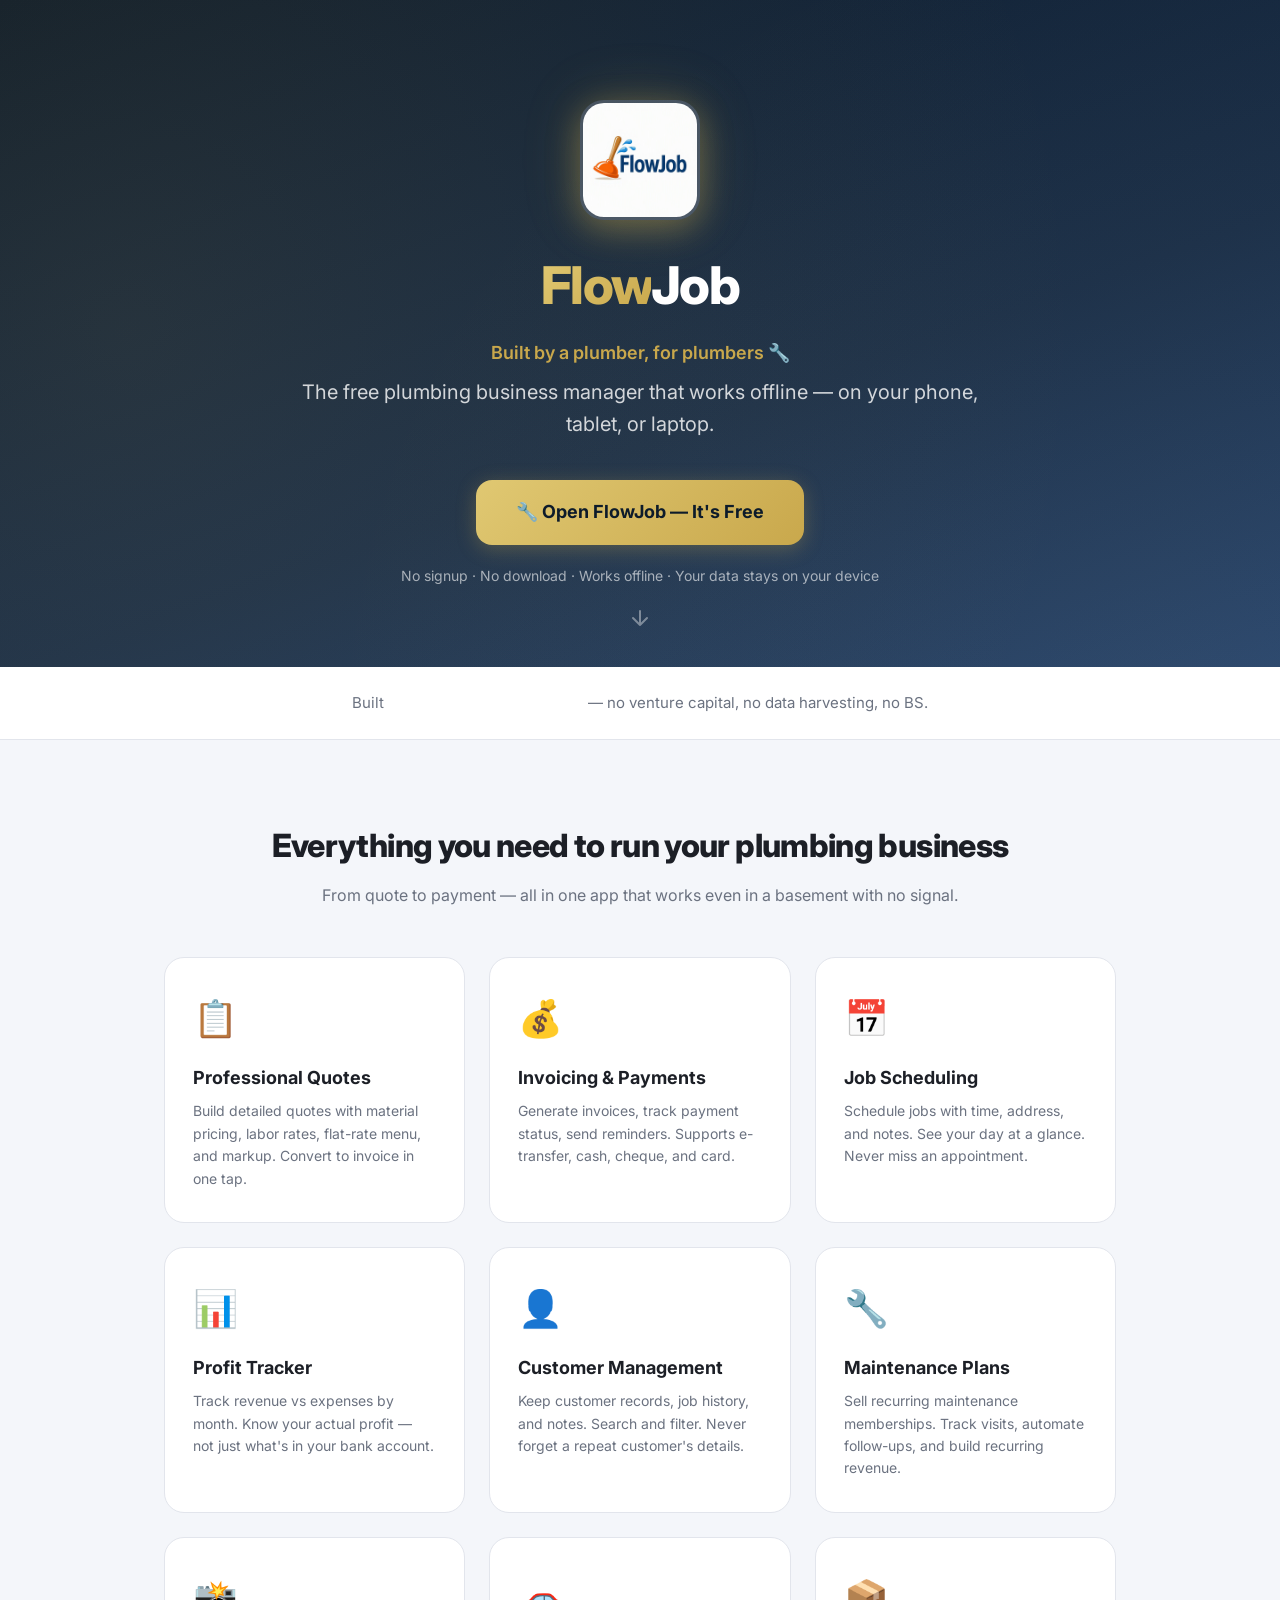
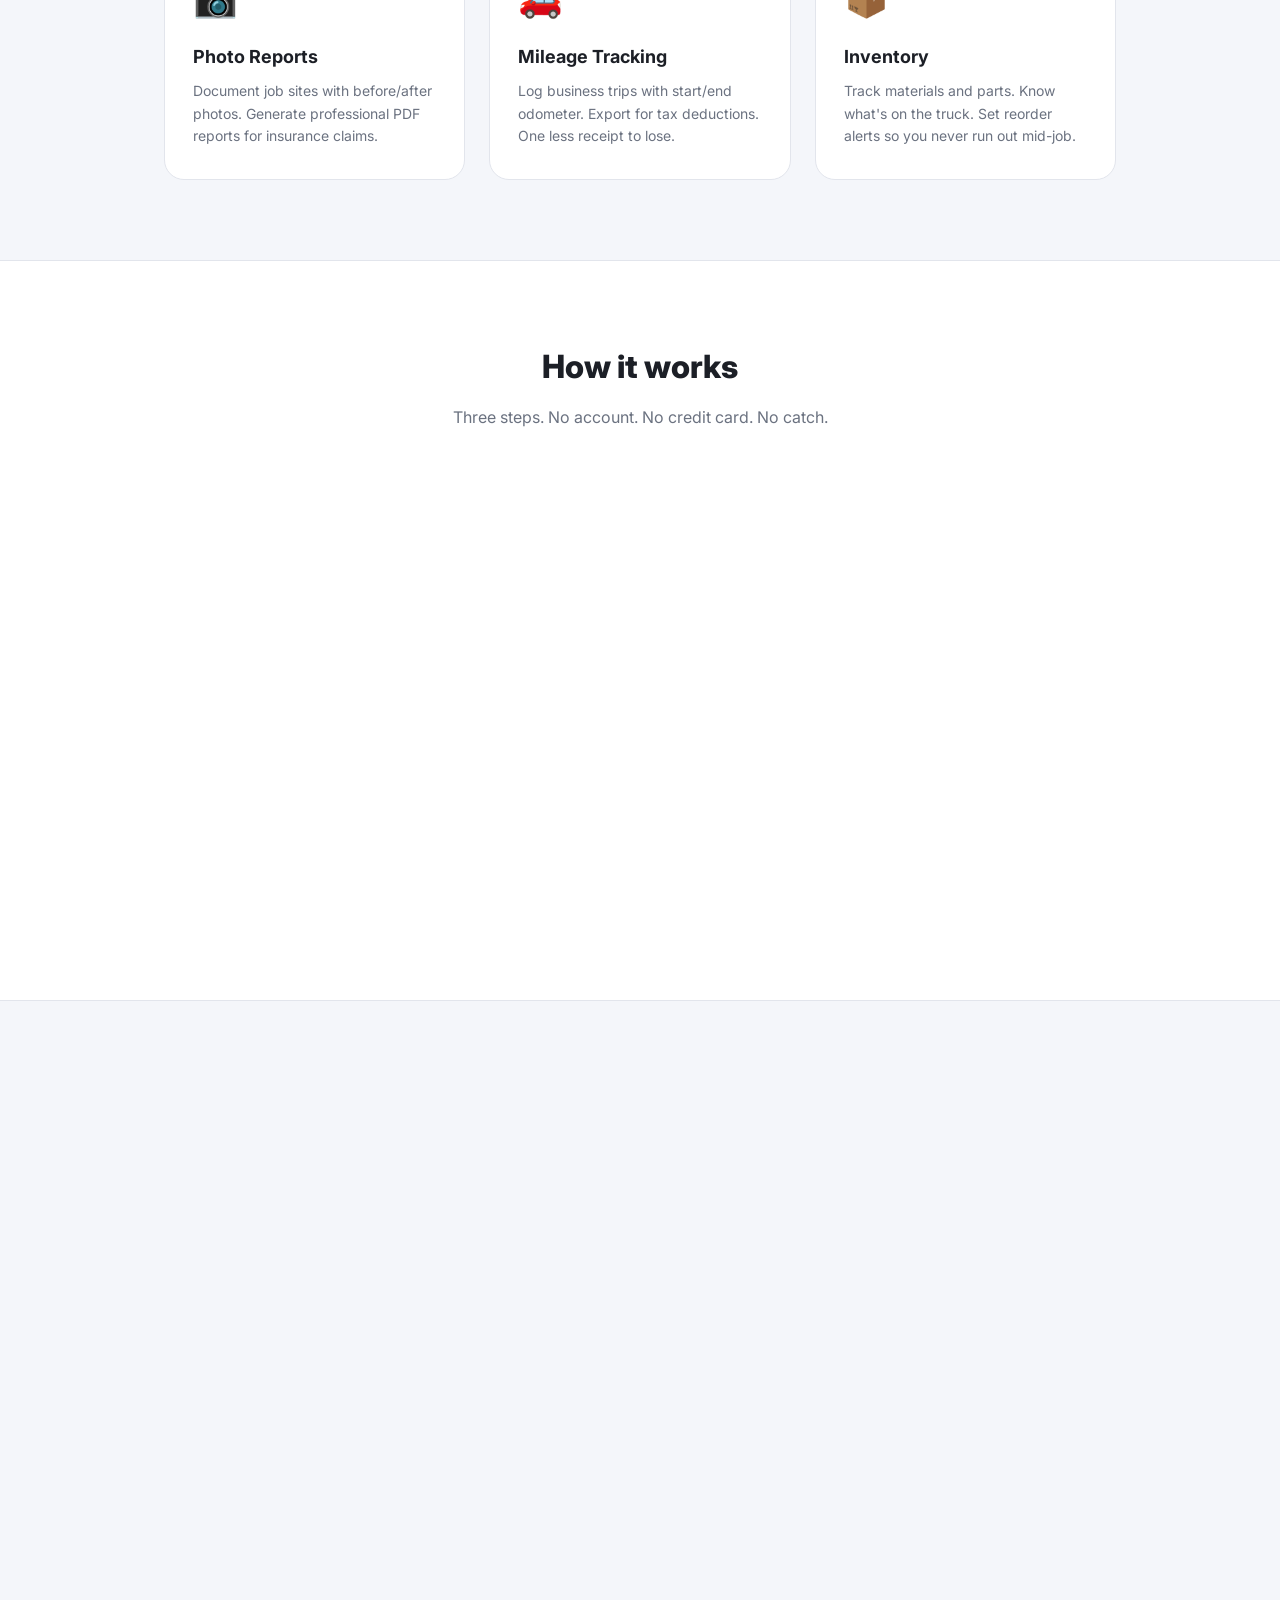
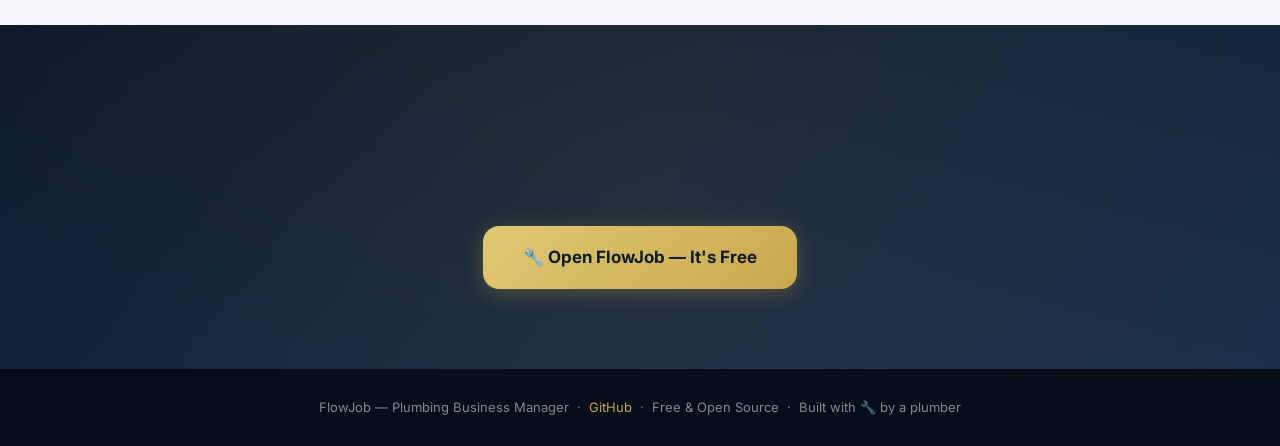
==== commit a73226e9: "fix: faster scroll animations, visible 'Built by a plumber' tagline" ====
--- a/index.html
+++ b/index.html
@@ -75,8 +75,8 @@
 
     .animate-on-scroll {
       opacity: 0;
-      transform: translateY(30px);
-      transition: all 0.6s cubic-bezier(0.4, 0, 0.2, 1);
+      transform: translateY(20px);
+      transition: all 0.4s ease-out;
     }
     .animate-on-scroll.visible {
       opacity: 1;
@@ -446,8 +446,8 @@
         <img src="assets/flowjob-logo.jpg" alt="FlowJob">
       </div>
       <h1><span>Flow</span>Job</h1>
-      <p class="tagline">Built by a plumber, for plumbers 🔧</p>
-      <p class="tagline" style="font-size: 14px; color: #94a3b8; margin-top: 4px;">The free plumbing business manager that works offline — on your phone, tablet, or laptop.</p>
+      <p class="tagline" style="font-size: 18px; font-weight: 600; color: #C9A84C; margin-bottom: 8px;">Built by a plumber, for plumbers 🔧</p>
+      <p class="tagline">The free plumbing business manager that works offline — on your phone, tablet, or laptop.</p>
       <a href="app.html" class="hero-cta">🔧 Open FlowJob — It's Free</a>
       <p class="hero-sub">No signup · No download · Works offline · Your data stays on your device</p>
     </div>
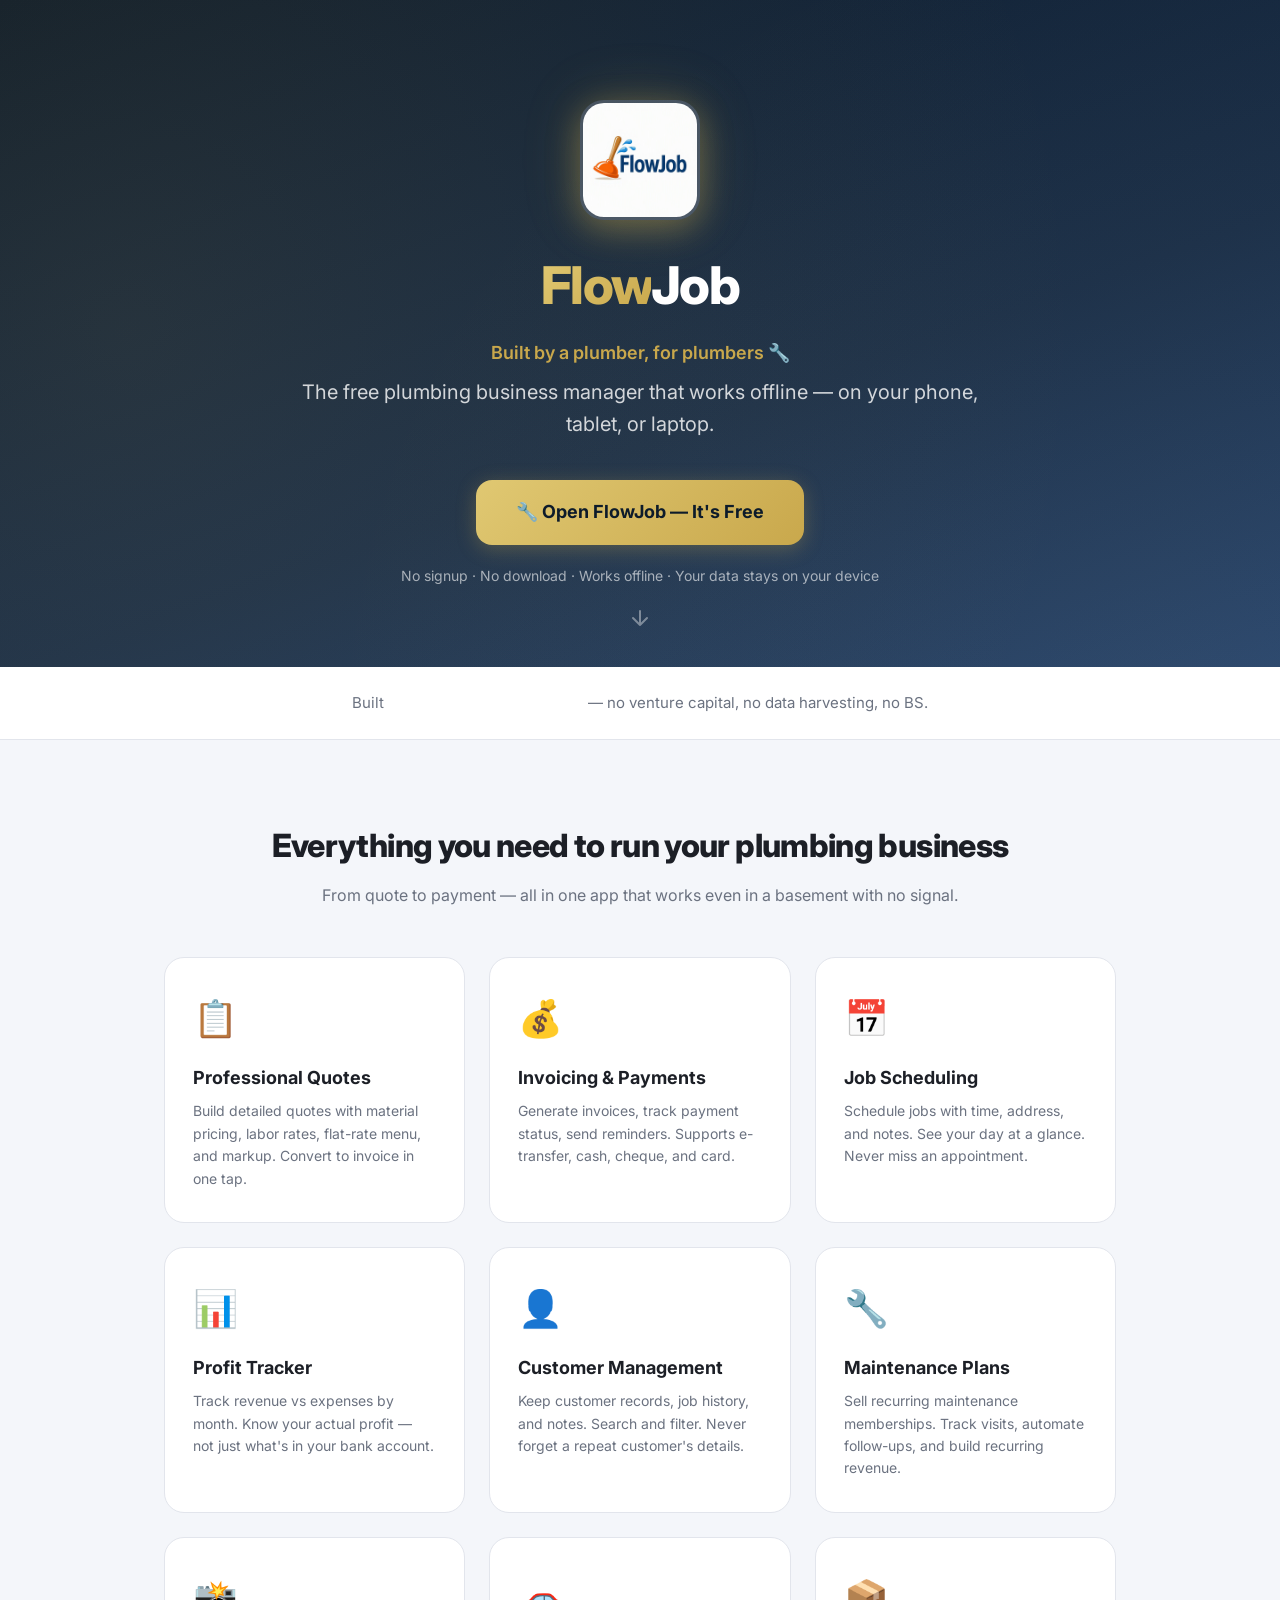
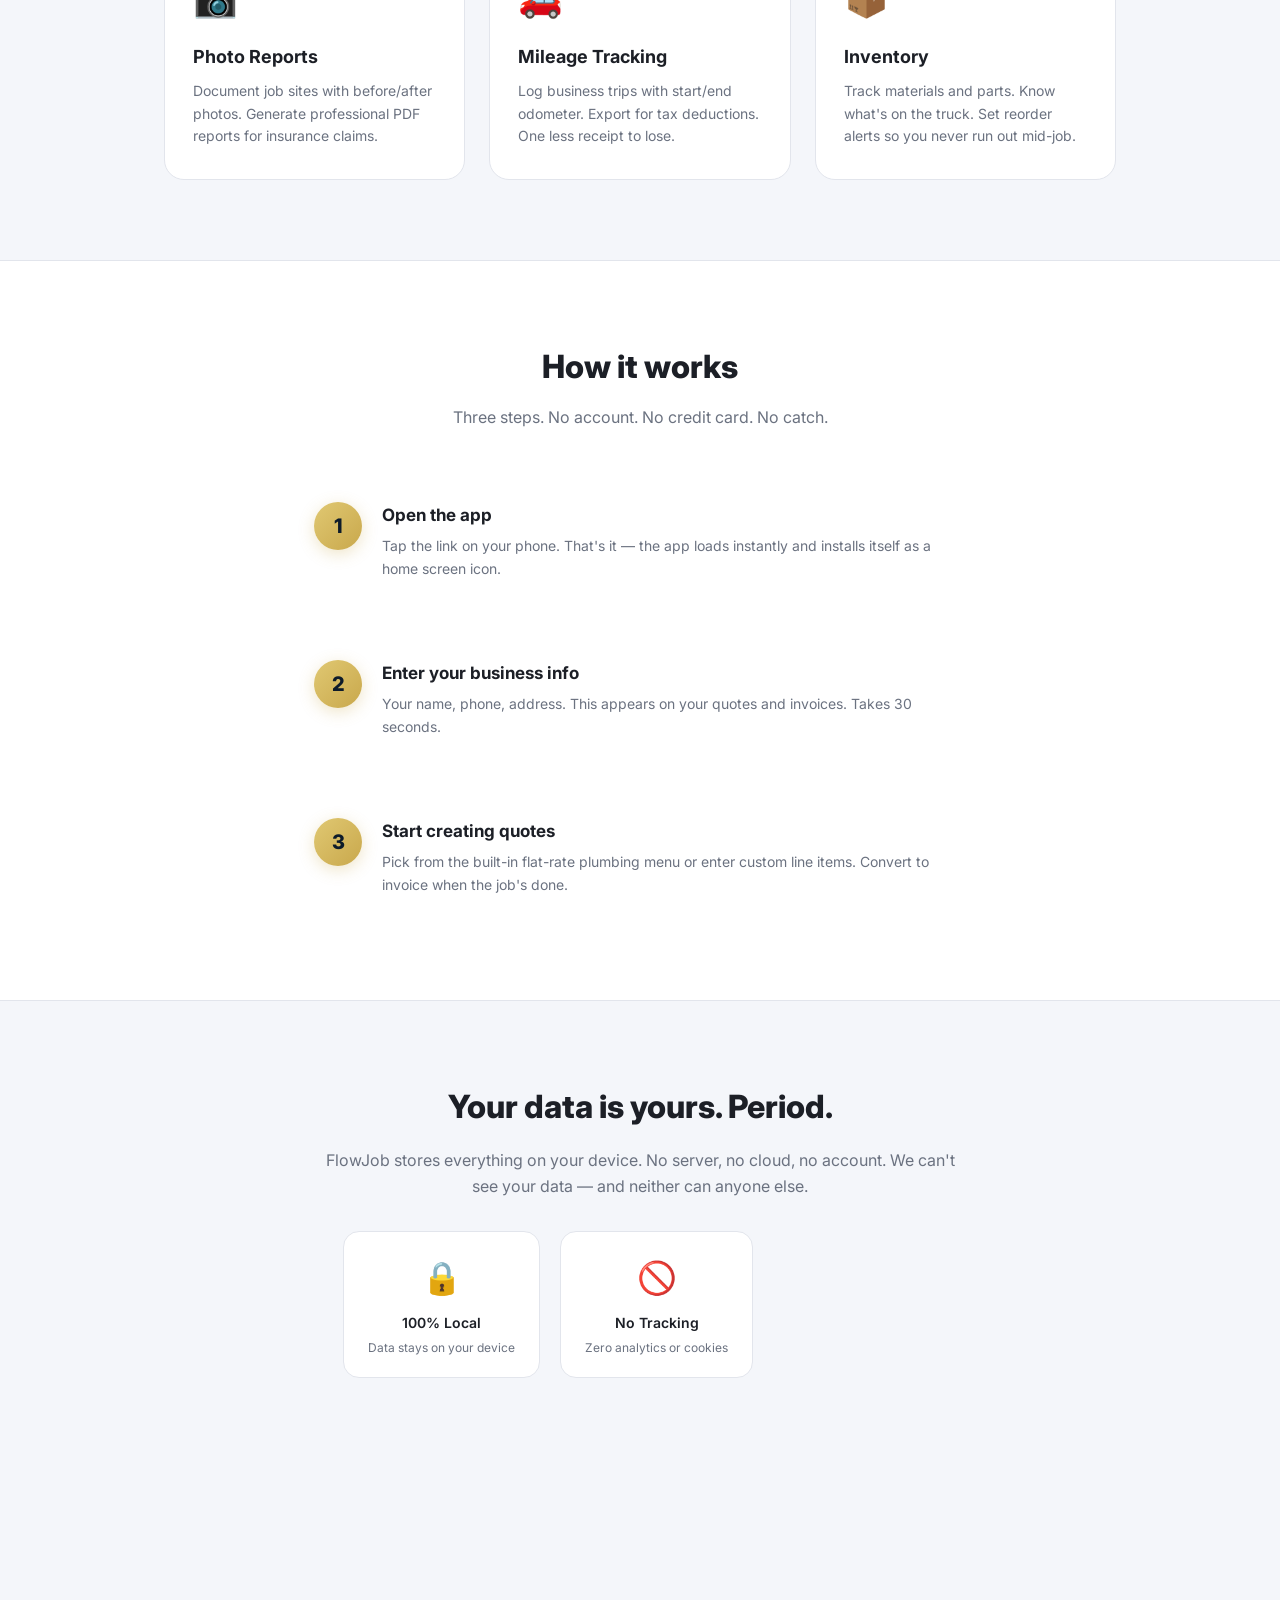
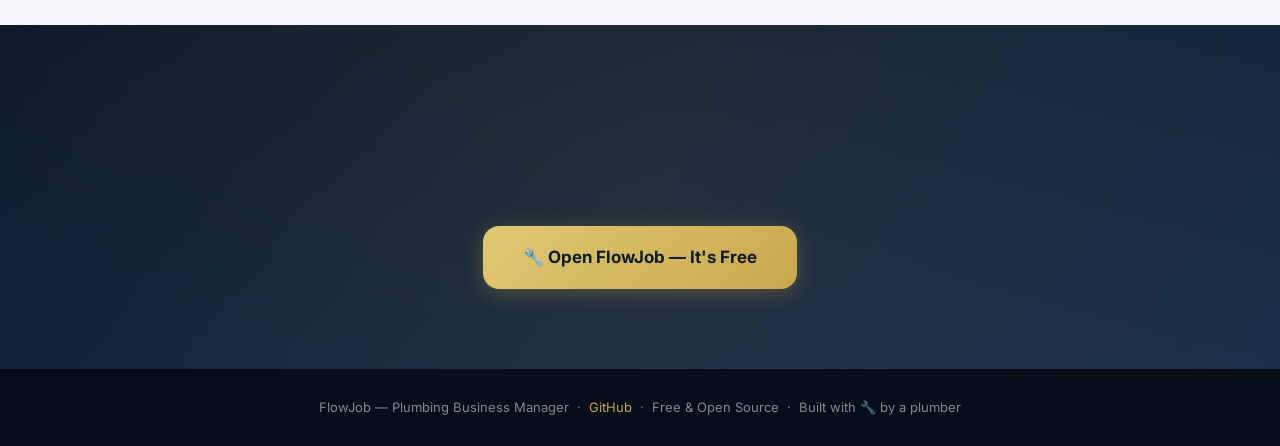
==== commit c85fef53: "fix: remove scroll delay, faster animations, section titles always visible" ====
--- a/index.html
+++ b/index.html
@@ -75,8 +75,8 @@
 
     .animate-on-scroll {
       opacity: 0;
-      transform: translateY(20px);
-      transition: all 0.4s ease-out;
+      transform: translateY(15px);
+      transition: all 0.3s ease-out;
     }
     .animate-on-scroll.visible {
       opacity: 1;
@@ -465,8 +465,8 @@
 
   <!-- Features -->
   <section class="features">
-    <h2 class="features-title animate-on-scroll">Everything you need to run your plumbing business</h2>
-    <p class="features-sub animate-on-scroll">From quote to payment — all in one app that works even in a basement with no signal.</p>
+    <h2 class="features-title">Everything you need to run your plumbing business</h2>
+    <p class="features-sub">From quote to payment — all in one app that works even in a basement with no signal.</p>
 
     <div class="feature-grid">
       <div class="feature-card animate-on-scroll">
@@ -612,7 +612,7 @@
 
     // Observe all animate-on-scroll elements
     document.querySelectorAll('.animate-on-scroll').forEach((el, index) => {
-      el.dataset.delay = index * 100;
+      el.dataset.delay = index * 50; // Faster stagger
       observer.observe(el);
     });
 
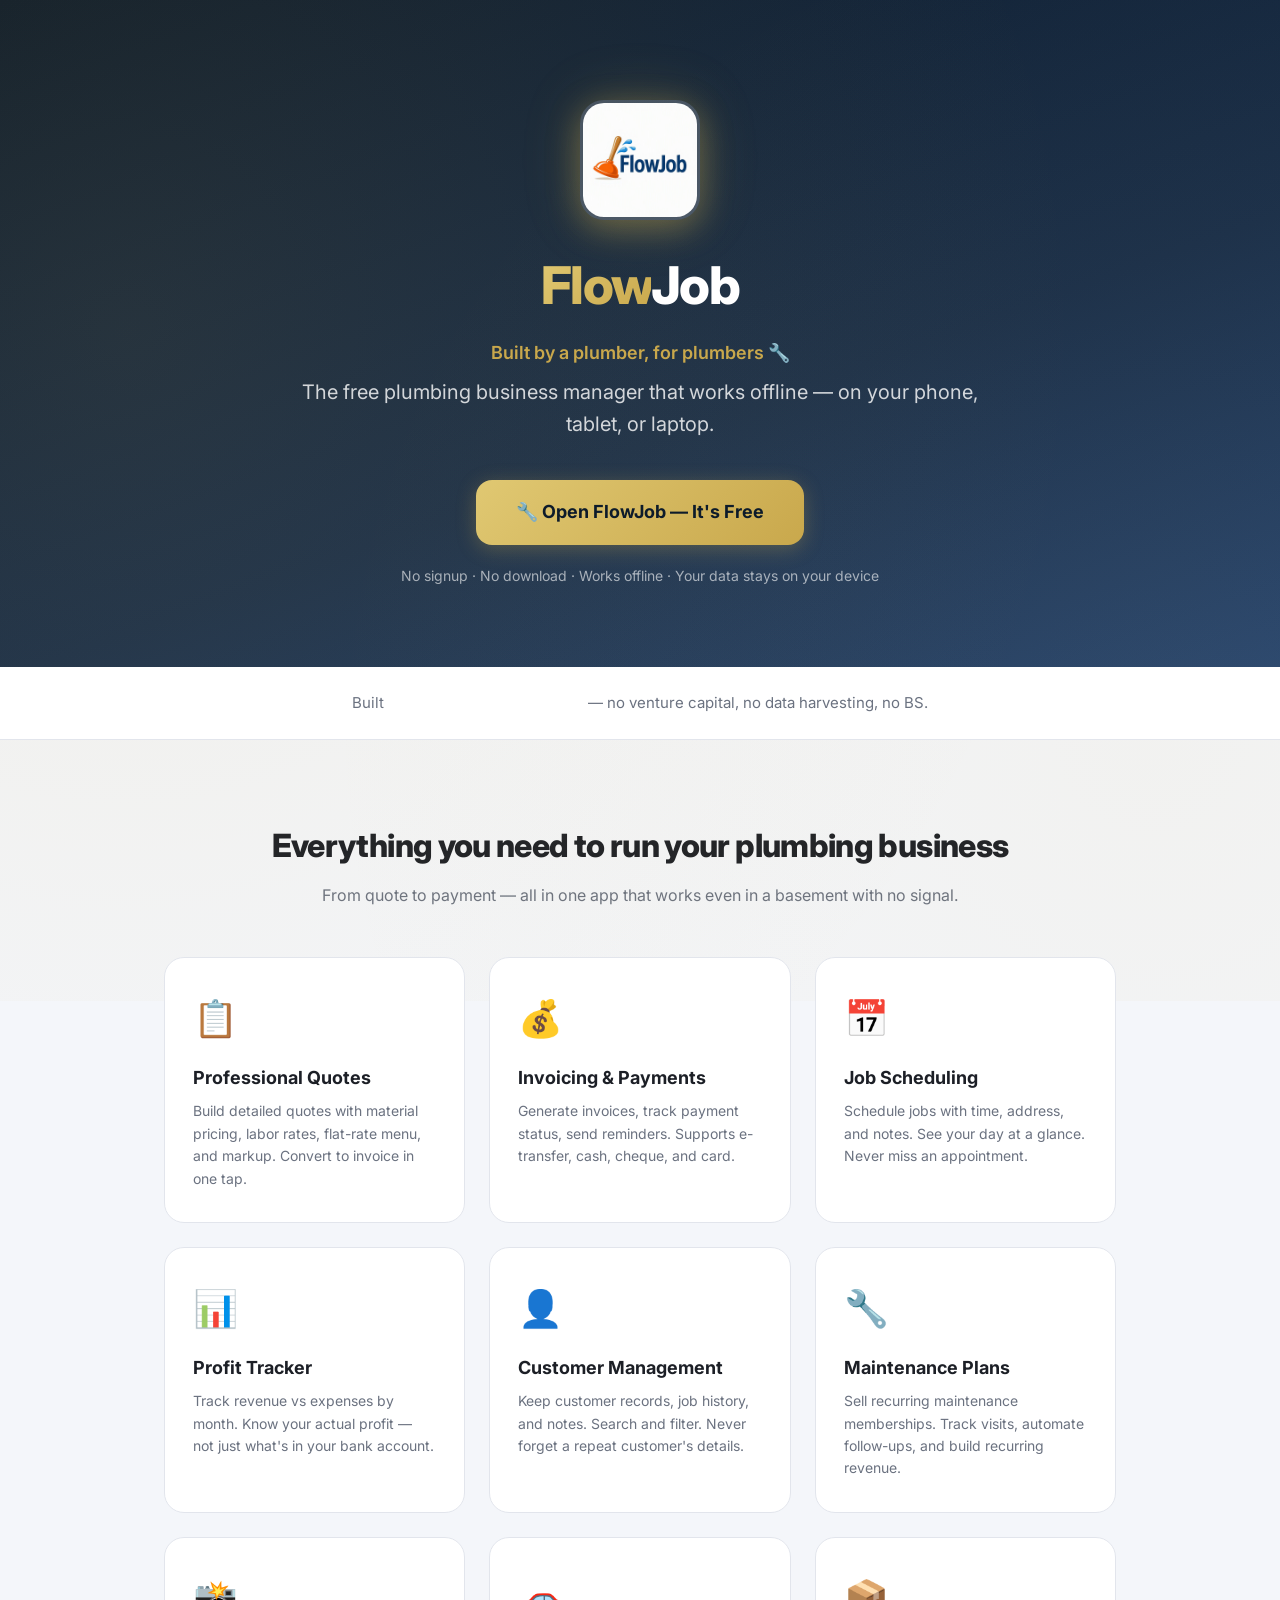
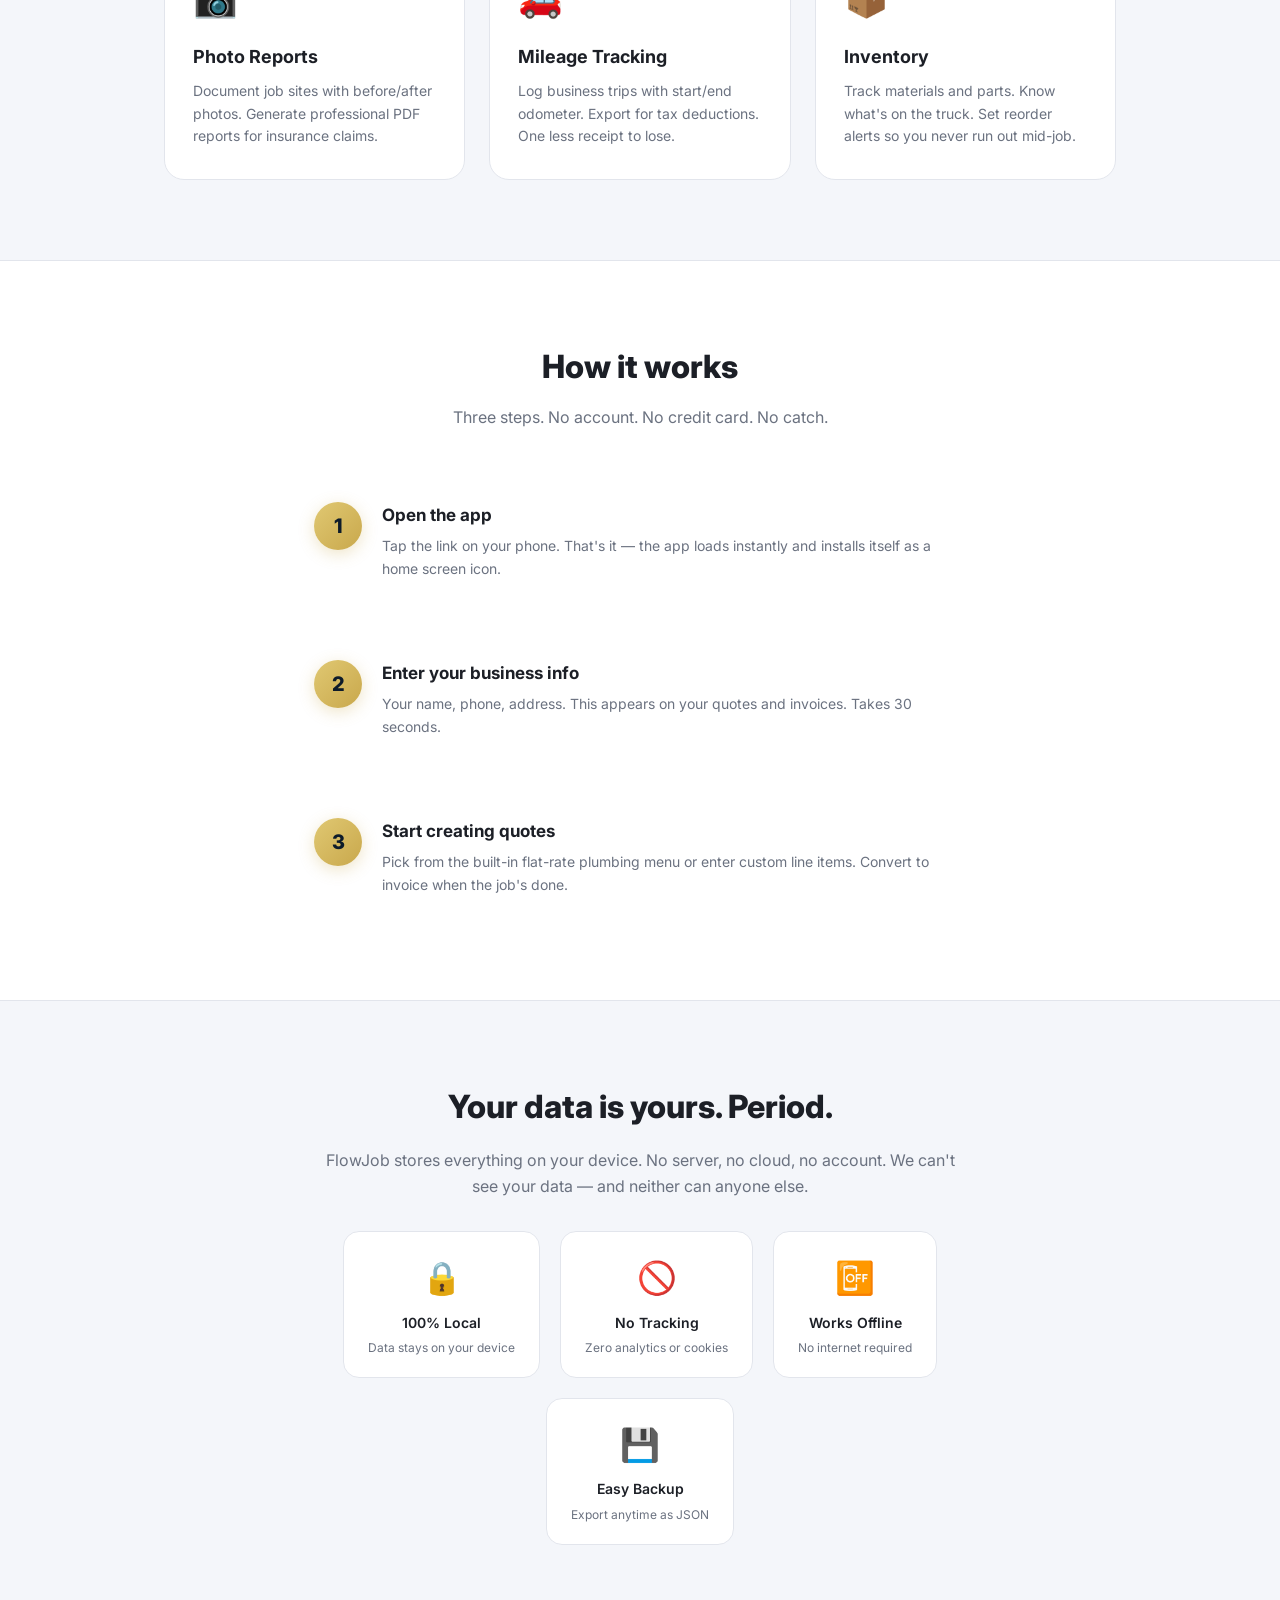
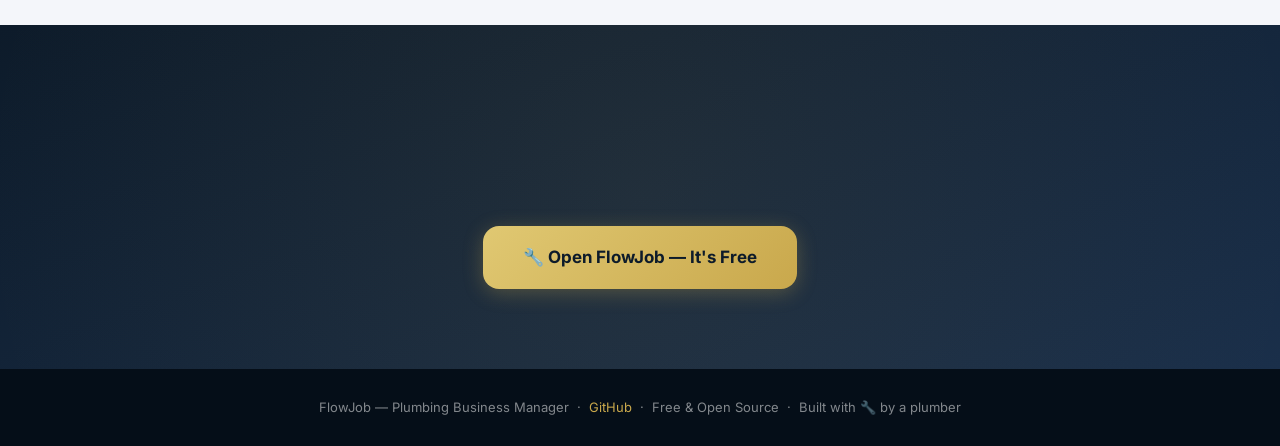
==== commit a09e40e5: "fix: PWA scrolling issue, remove scroll indicator, fix mobile overflow" ====
--- a/index.html
+++ b/index.html
@@ -45,6 +45,8 @@
       line-height: 1.6;
       -webkit-font-smoothing: antialiased;
       overflow-x: hidden;
+      -webkit-overflow-scrolling: touch;
+      overscroll-behavior-y: contain;
     }
 
     /* Animations */
@@ -90,7 +92,7 @@
       padding: 100px 24px 80px;
       text-align: center;
       position: relative;
-      overflow: hidden;
+      min-height: auto;
     }
     .hero::before {
       content: '';
@@ -450,11 +452,6 @@
       <p class="tagline">The free plumbing business manager that works offline — on your phone, tablet, or laptop.</p>
       <a href="app.html" class="hero-cta">🔧 Open FlowJob — It's Free</a>
       <p class="hero-sub">No signup · No download · Works offline · Your data stays on your device</p>
-    </div>
-    <div class="scroll-indicator">
-      <svg viewBox="0 0 24 24" fill="none" stroke="currentColor" stroke-width="2" stroke-linecap="round" stroke-linejoin="round">
-        <path d="M12 5v14M19 12l-7 7-7-7"/>
-      </svg>
     </div>
   </section>
 
